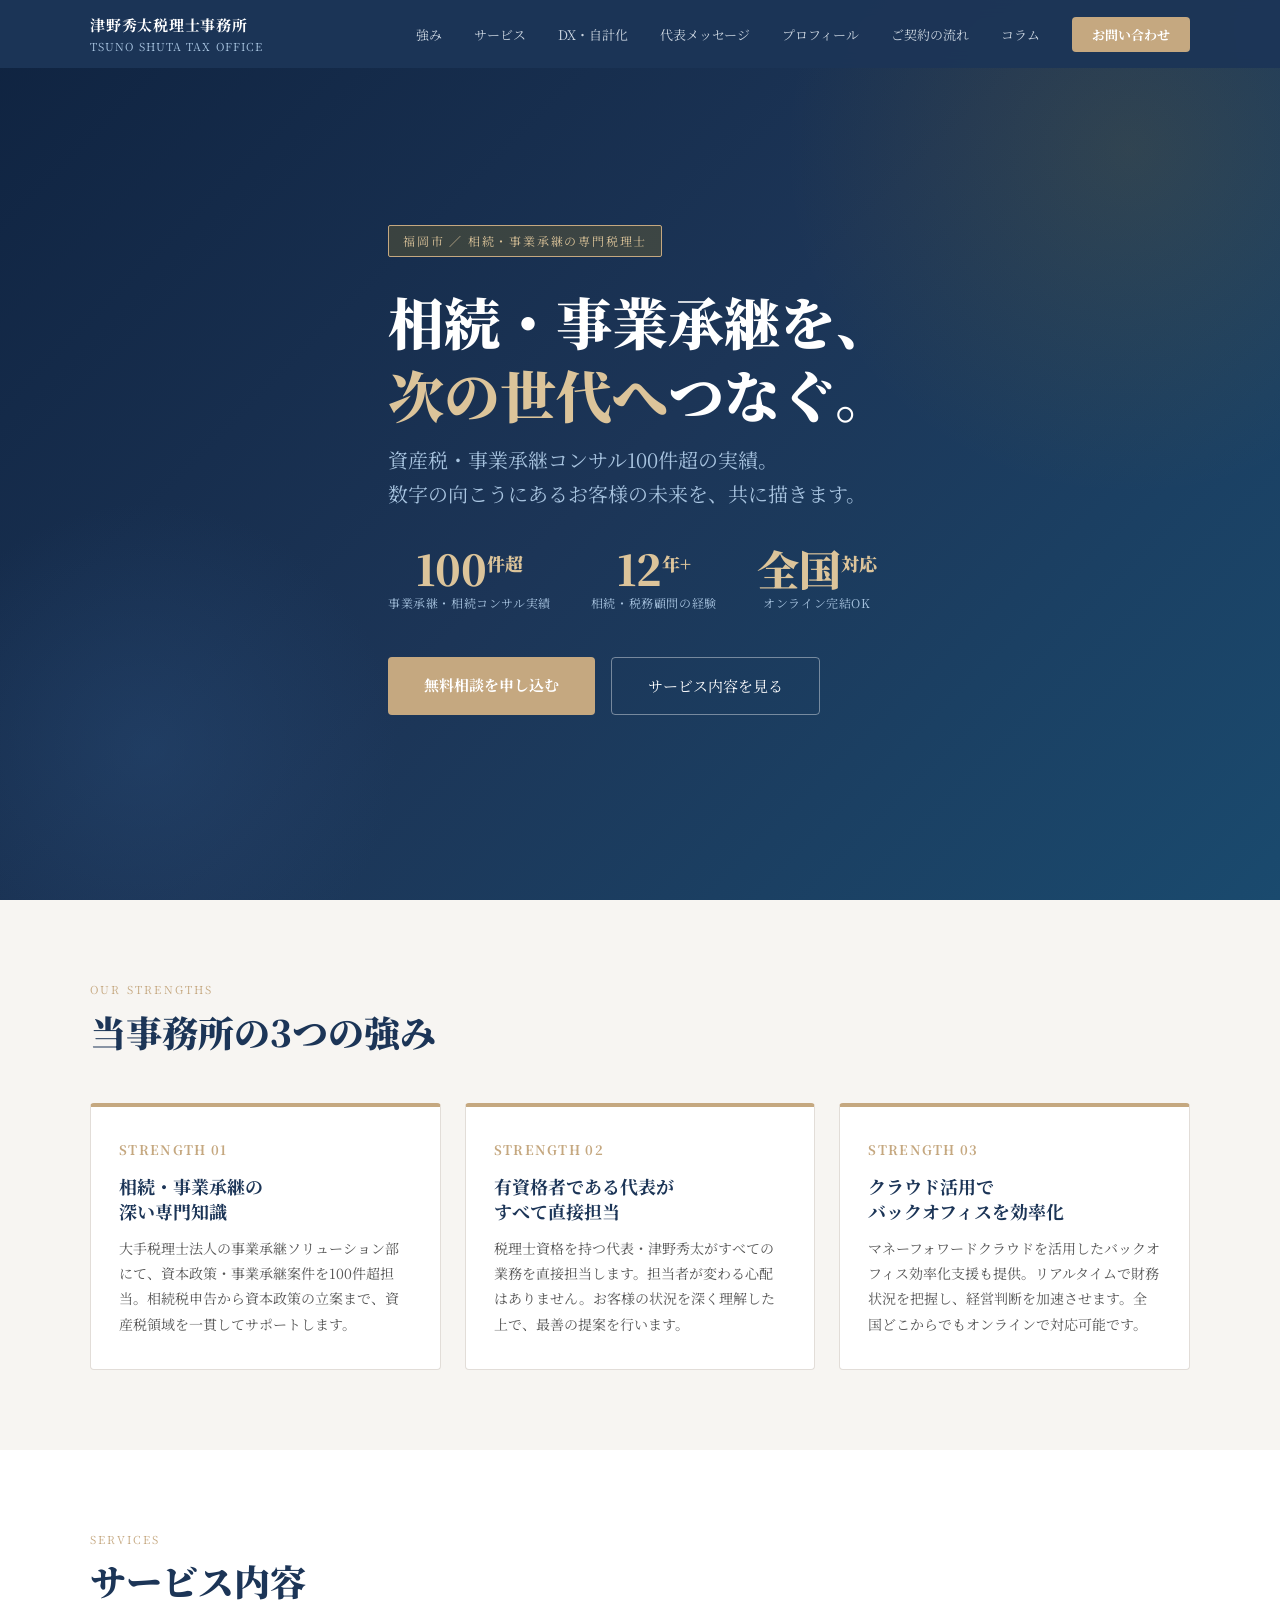
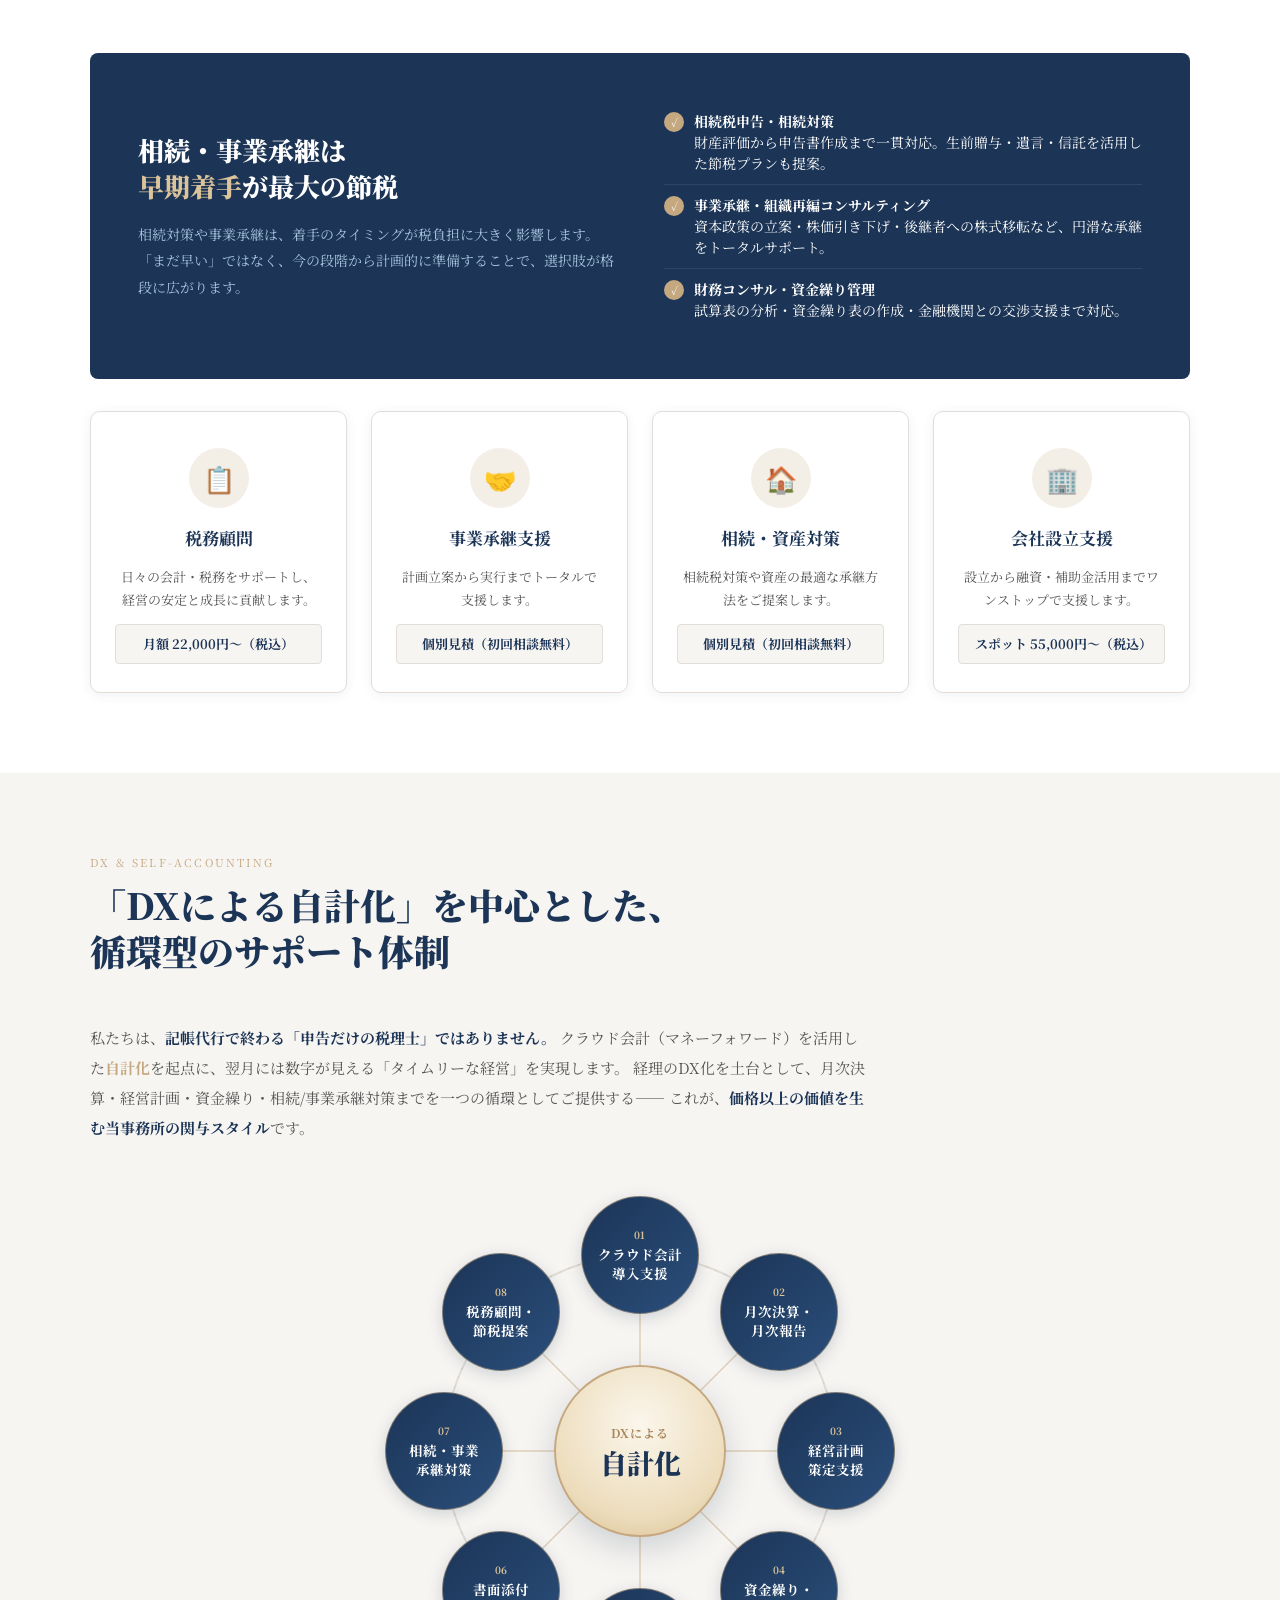
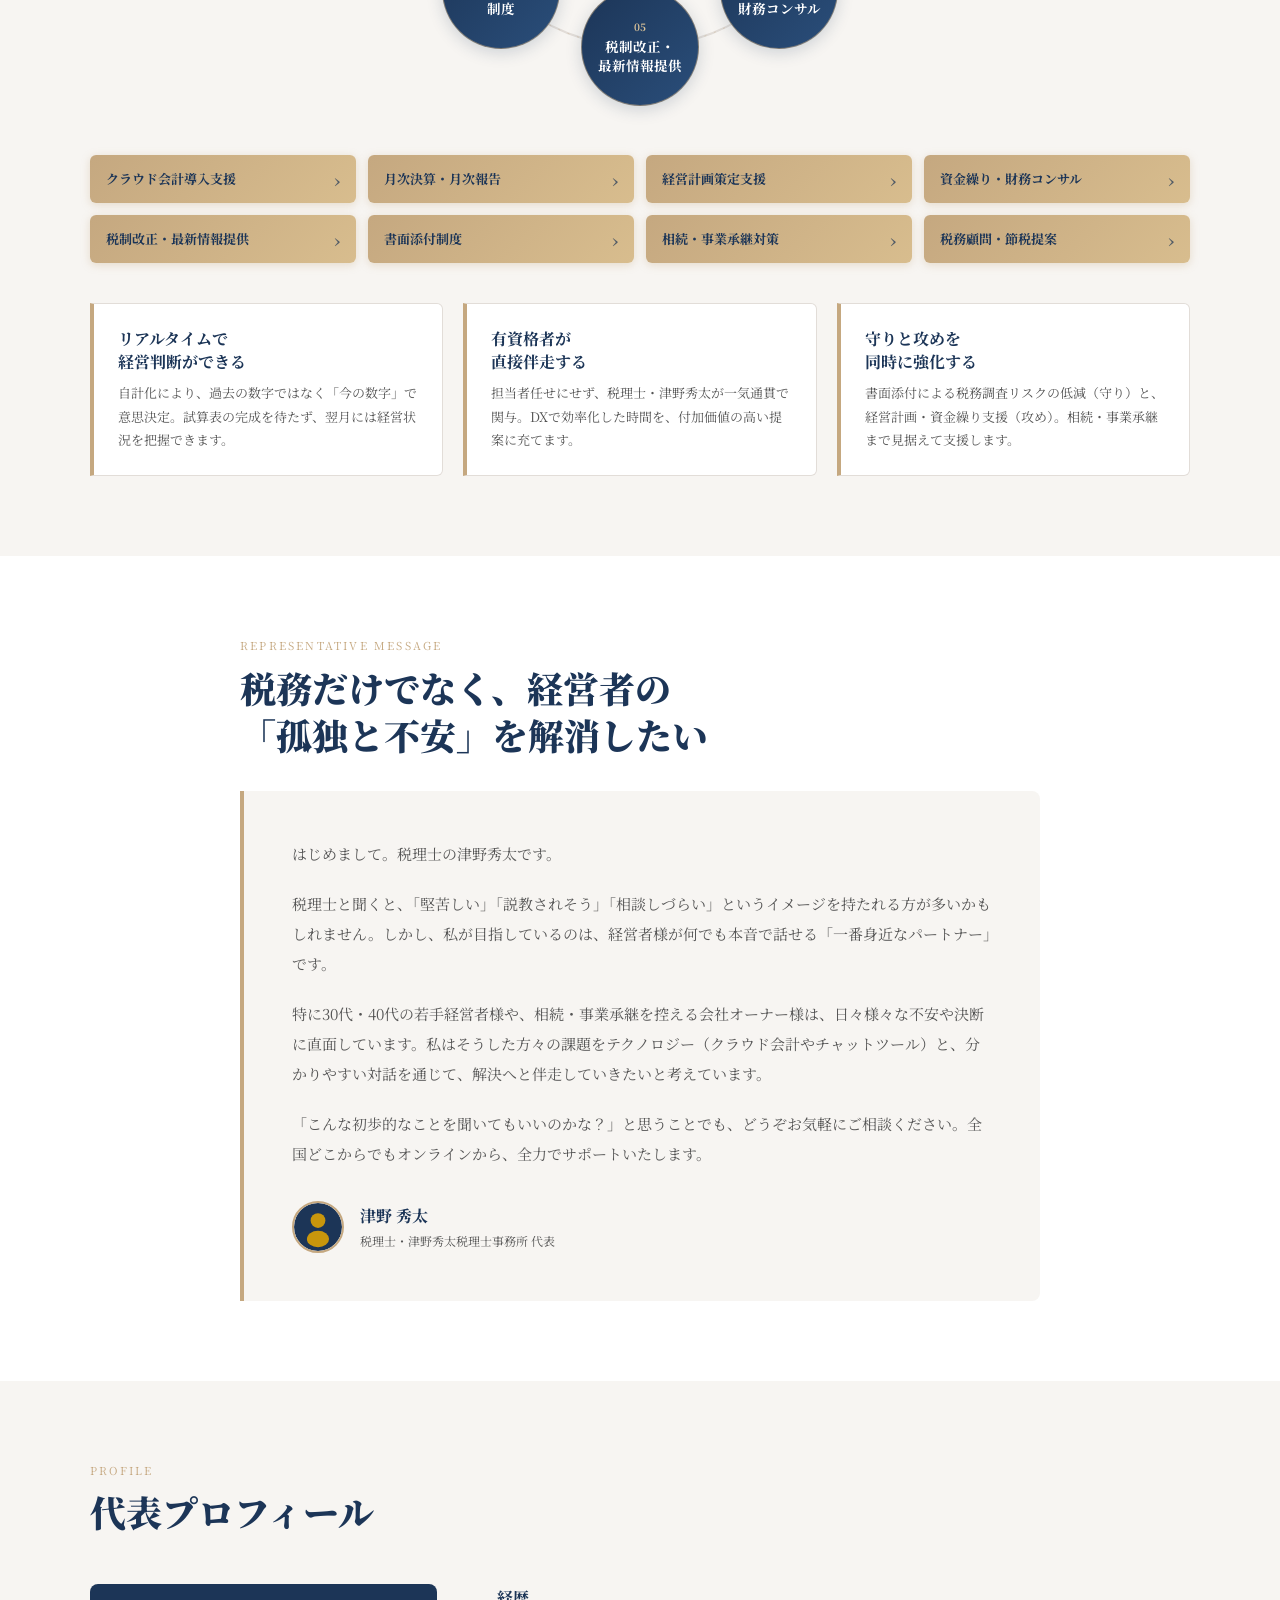
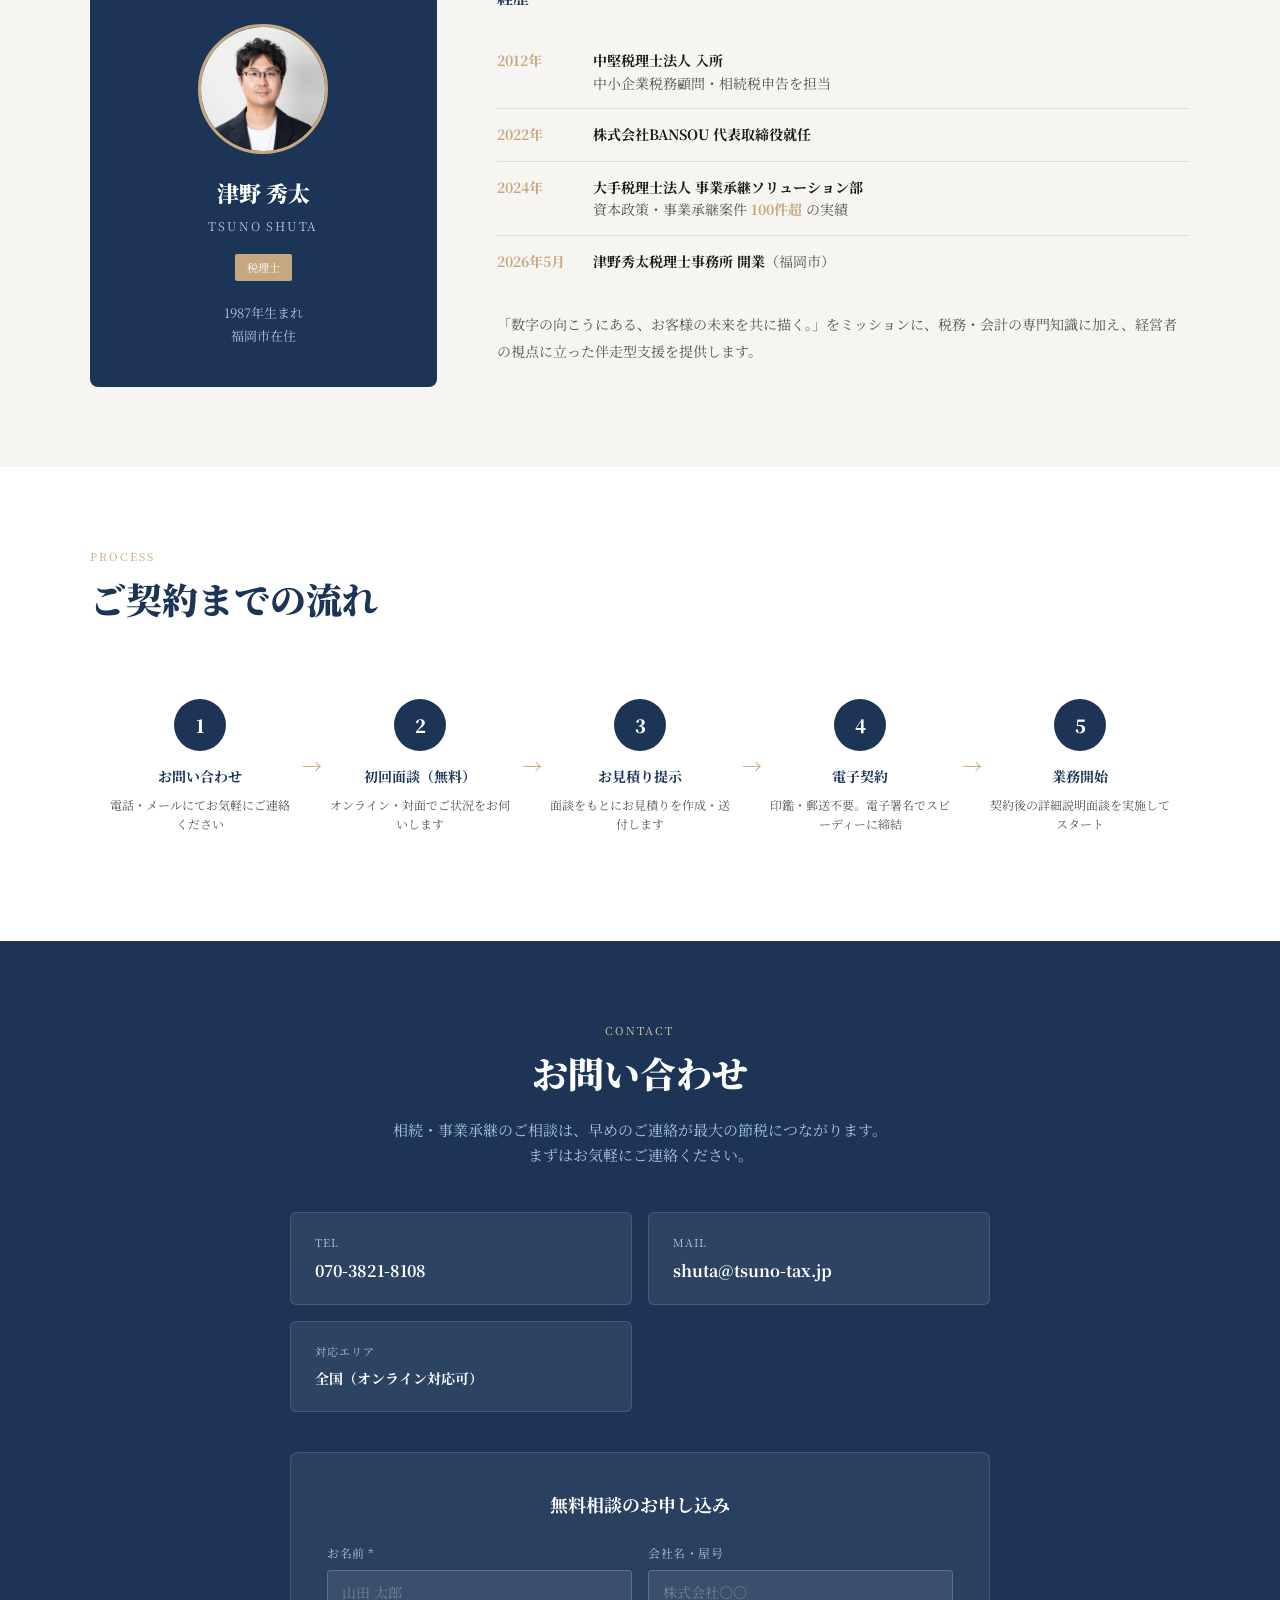
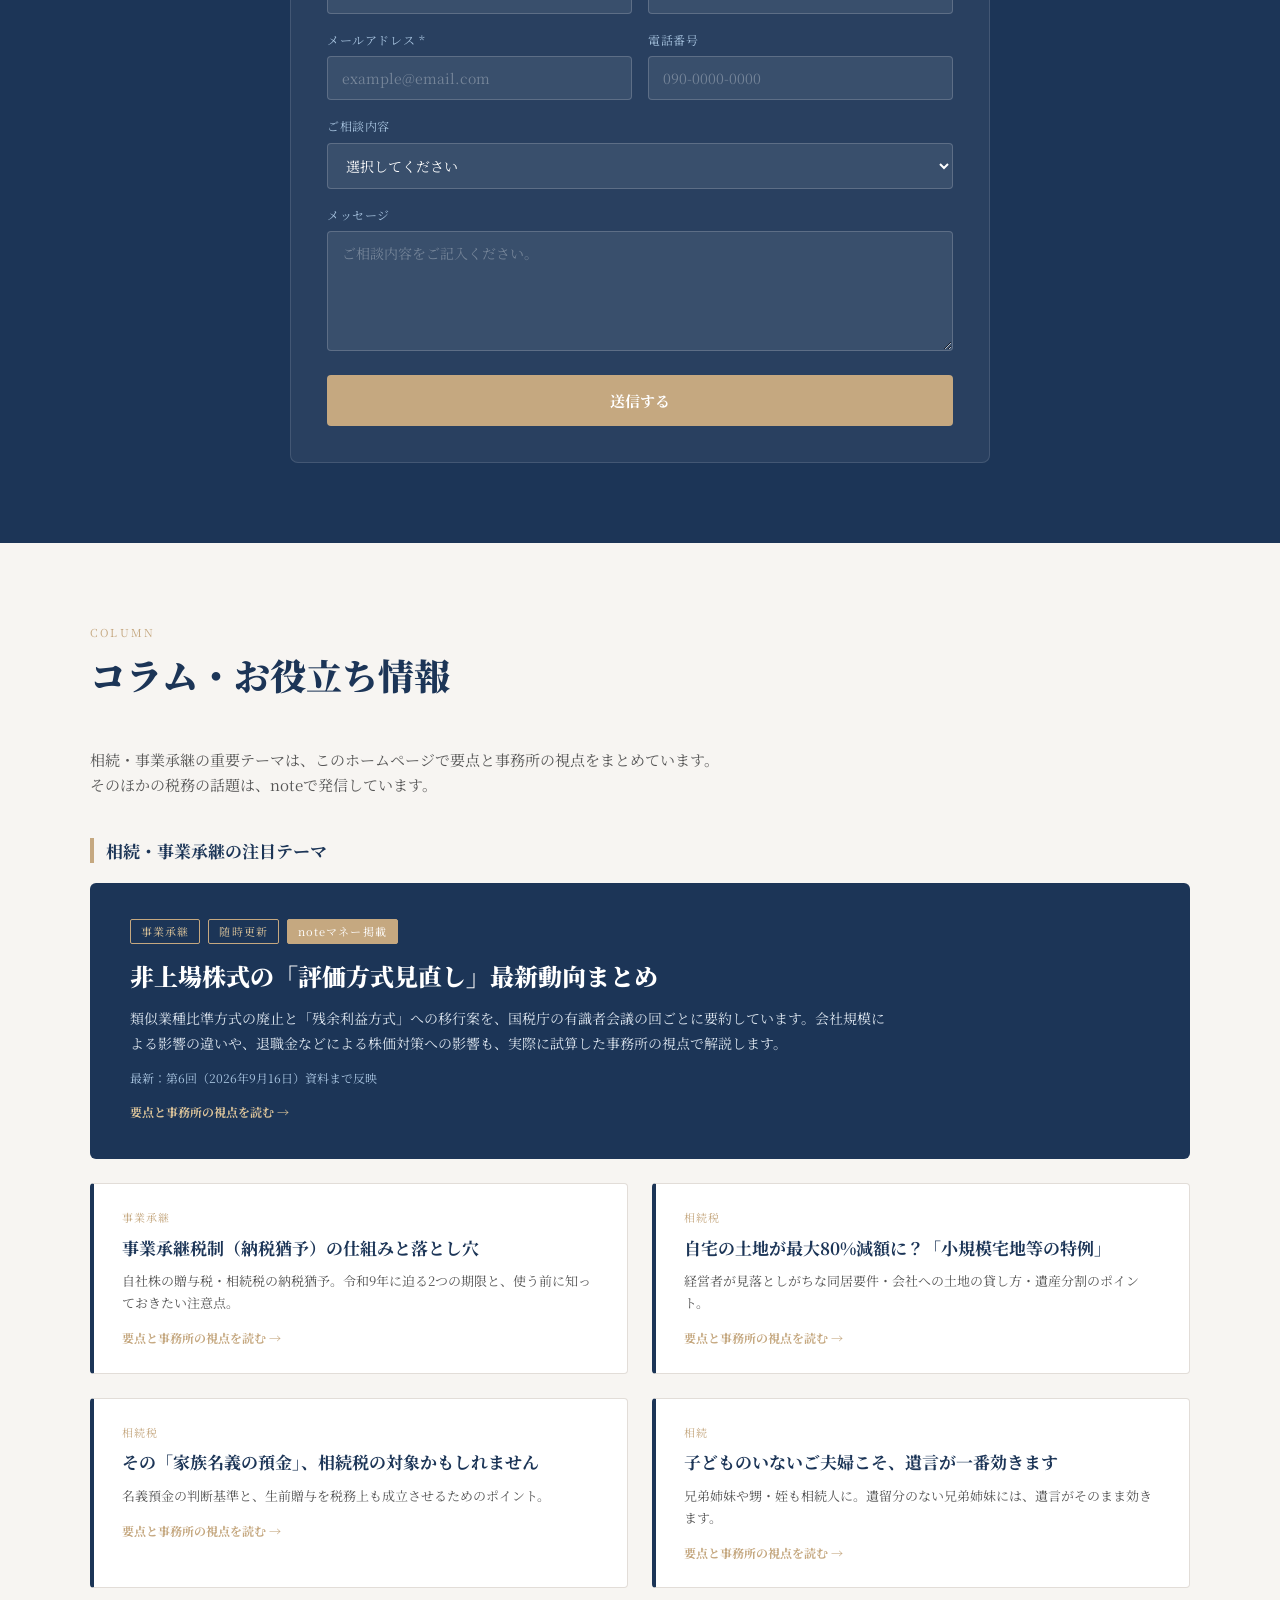
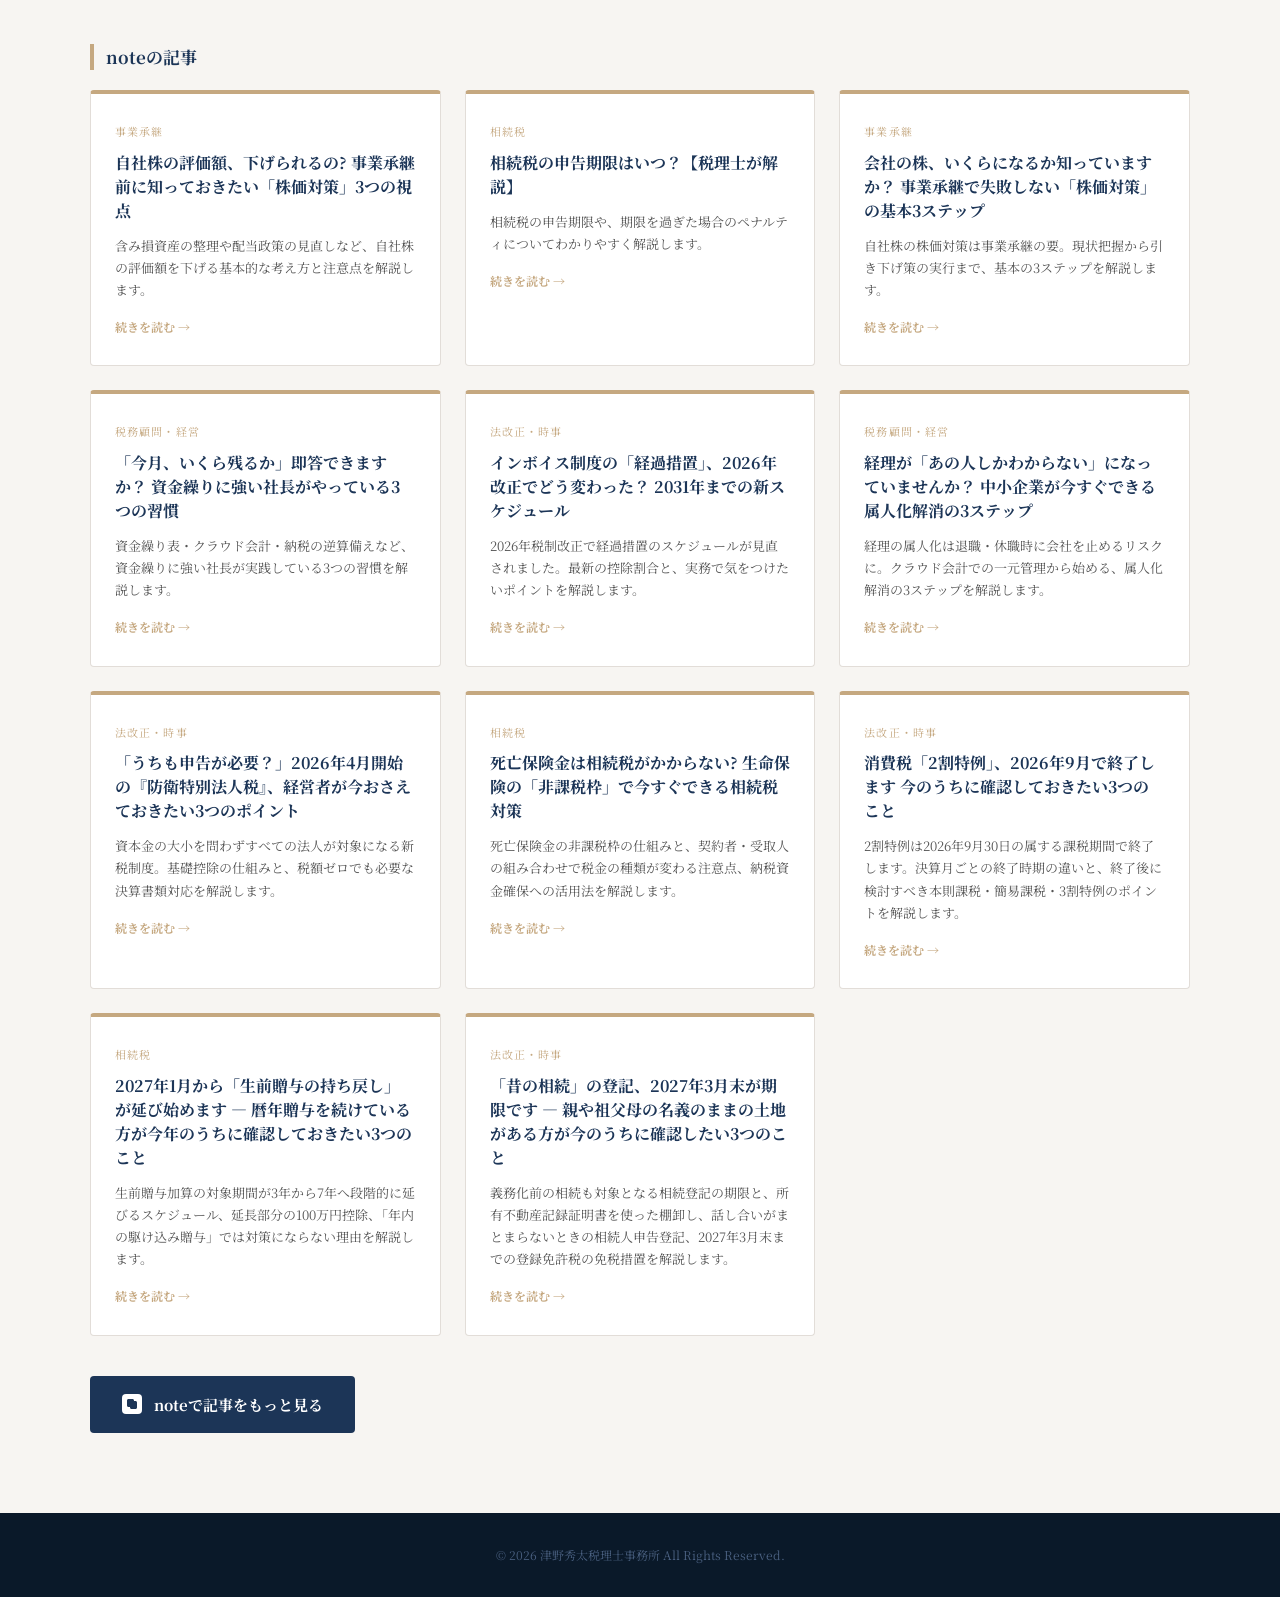
==== index.html @ a1e41813 "Add files via upload" ====
<!DOCTYPE html>
<html lang="ja">
<head>
  <meta charset="UTF-8">
  <meta name="viewport" content="width=device-width, initial-scale=1.0">

  <!-- ===== 基本SEO ===== -->
  <title>津野秀太税理士事務所 | 相続・事業承継の専門税理士 | 福岡市・全国オンライン対応</title>
  <meta name="description" content="福岡市の税理士・津野秀太が相続税申告・事業承継・組織再編コンサルを提供。事業承継100件超の実績。税務顧問月額22,000円〜。全国オンライン対応可。初回相談無料。">
  <meta name="keywords" content="税理士,福岡市,相続税,事業承継,組織再編,資産対策,税務顧問,クラウド会計,マネーフォワード,津野秀太">
  <meta name="author" content="津野秀太税理士事務所">
  <link rel="canonical" href="https://tsuno-tax.jp/">
  <link rel="icon" type="image/svg+xml" href="favicon.svg">
  <meta name="google-site-verification" content="euDcnJDVLwKi_Zilv6rJiSxhV4Xk2ffqsd_YcnEvlyw" />

  <!-- ===== OGP（SNSシェア用） ===== -->
  <meta property="og:type" content="website">
  <meta property="og:url" content="https://tsuno-tax.jp/">
  <meta property="og:title" content="津野秀太税理士事務所 | 相続・事業承継の専門税理士 | 福岡市">
  <meta property="og:description" content="相続税・事業承継・組織再編コンサル100件超の実績。福岡市の税理士・津野秀太。全国オンライン対応。初回相談無料。">
  <meta property="og:image" content="https://tsuno-tax.jp/og-image.svg">
  <meta property="og:locale" content="ja_JP">
  <meta name="twitter:card" content="summary_large_image">
  <meta name="twitter:title" content="津野秀太税理士事務所 | 相続・事業承継の専門税理士">
  <meta name="twitter:description" content="相続税・事業承継・組織再編コンサル100件超の実績。福岡市・全国オンライン対応。初回相談無料。">
  <meta name="twitter:image" content="https://tsuno-tax.jp/profile.jpg.png">

  <!-- ===== 構造化データ（JSON-LD） ===== -->
  <script type="application/ld+json">
  {
    "@context": "https://schema.org",
    "@type": "AccountingService",
    "name": "津野秀太税理士事務所",
    "description": "相続税・事業承継・組織再編コンサルを専門とする税理士事務所。100件超の実績。全国オンライン対応。",
    "url": "https://tsuno-tax.jp/",
    "telephone": "070-3821-8108",
    "email": "shuta@tsuno-tax.jp",
    "address": {
      "@type": "PostalAddress",
      "addressLocality": "福岡市",
      "addressRegion": "福岡県",
      "addressCountry": "JP"
    },
    "areaServed": "JP",
    "priceRange": "月額22,000円〜",
    "openingHours": "Mo-Fr 09:00-18:00",
    "founder": {
      "@type": "Person",
      "name": "津野 秀太",
      "jobTitle": "税理士",
      "image": "https://tsuno-tax.jp/profile.jpg.png"
    },
    "hasOfferCatalog": {
      "@type": "OfferCatalog",
      "name": "サービス一覧",
      "itemListElement": [
        { "@type": "Offer", "itemOffered": { "@type": "Service", "name": "税務顧問" } },
        { "@type": "Offer", "itemOffered": { "@type": "Service", "name": "事業承継・組織再編コンサルティング" } },
        { "@type": "Offer", "itemOffered": { "@type": "Service", "name": "相続税申告・相続対策" } },
        { "@type": "Offer", "itemOffered": { "@type": "Service", "name": "会社設立支援" } }
      ]
    }
  }
  </script>

  <link rel="preconnect" href="https://fonts.googleapis.com">
  <link rel="preconnect" href="https://fonts.gstatic.com" crossorigin>
  <link href="https://fonts.googleapis.com/css2?family=Noto+Serif+JP:wght@400;500;700;900&display=swap" rel="stylesheet">
  <style>
    *, *::before, *::after { box-sizing: border-box; margin: 0; padding: 0; }

    :root {
      --navy: #1C3557;
      --navy-light: #2A4E7A;
      --gold: #c5a880;
      --gold-light: #dcc49a;
      --gold-grad: linear-gradient(135deg, #c5a880 0%, #e8d5b0 50%, #c5a880 100%);
      --text: #1A1A1A;
      --text-sub: #555;
      --bg: #FFFFFF;
      --bg-light: #F7F5F2;
      --border: #E2DDD8;
    }

    html { scroll-behavior: smooth; }

    body {
      font-family: 'Noto Serif JP', 'メイリオ', serif;
      color: var(--text);
      background: var(--bg);
      line-height: 1.7;
    }

    /* ========== HEADER ========== */
    header {
      position: fixed;
      top: 0; left: 0; right: 0;
      background: rgba(28, 53, 87, 0.97);
      backdrop-filter: blur(8px);
      z-index: 100;
      padding: 0 40px;
    }

    .header-inner {
      max-width: 1100px;
      margin: 0 auto;
      display: flex;
      align-items: center;
      justify-content: space-between;
      height: 68px;
    }

    .logo {
      color: #fff;
      font-size: 15px;
      font-weight: 700;
      letter-spacing: 0.05em;
      text-decoration: none;
    }

    .logo span {
      display: block;
      font-size: 11px;
      font-weight: 400;
      color: #A8C4E0;
      letter-spacing: 0.1em;
    }

    nav a {
      color: #cbd5e0;
      text-decoration: none;
      font-size: 13px;
      margin-left: 28px;
      transition: color 0.2s;
    }

    nav a:hover { color: var(--gold-light); }

    .nav-cta {
      background: var(--gold);
      color: #fff !important;
      padding: 8px 20px;
      border-radius: 4px;
      font-weight: 700;
      font-size: 13px !important;
      transition: background 0.2s !important;
    }

    .nav-cta:hover { background: var(--gold-light) !important; }

    /* ========== HERO ========== */
    .hero {
      min-height: 100vh;
      background: linear-gradient(135deg, #0F2340 0%, #1C3557 50%, #1A4A6E 100%);
      display: flex;
      align-items: center;
      padding: 100px 40px 60px;
      position: relative;
      overflow: hidden;
    }

    .hero::before {
      content: '';
      position: absolute;
      top: -200px; right: -200px;
      width: 700px; height: 700px;
      border-radius: 50%;
      background: radial-gradient(circle, rgba(200,150,12,0.12) 0%, transparent 70%);
    }

    .hero::after {
      content: '';
      position: absolute;
      bottom: -100px; left: -100px;
      width: 500px; height: 500px;
      border-radius: 50%;
      background: radial-gradient(circle, rgba(42,78,122,0.4) 0%, transparent 70%);
    }

    .hero-inner {
      max-width: 1100px;
      margin: 0 auto;
      position: relative;
      z-index: 1;
    }

    .hero-tag {
      display: inline-block;
      background: rgba(200,150,12,0.2);
      border: 1px solid var(--gold);
      color: var(--gold-light);
      font-size: 12px;
      letter-spacing: 0.15em;
      padding: 5px 14px;
      border-radius: 2px;
      margin-bottom: 28px;
    }

    .hero h1 {
      font-size: clamp(32px, 5vw, 56px);
      font-weight: 900;
      color: #fff;
      line-height: 1.3;
      margin-bottom: 12px;
    }

    .hero h1 em {
      font-style: normal;
      color: var(--gold-light);
    }

    .hero-sub {
      font-size: clamp(16px, 2vw, 20px);
      color: #A8C4E0;
      margin-bottom: 36px;
      max-width: 560px;
    }

    .hero-stats {
      display: flex;
      gap: 40px;
      margin-bottom: 44px;
      flex-wrap: wrap;
    }

    .stat {
      text-align: center;
    }

    .stat-num {
      font-size: 42px;
      font-weight: 900;
      color: var(--gold-light);
      line-height: 1;
    }

    .stat-num sup { font-size: 18px; }

    .stat-label {
      font-size: 12px;
      color: #A8C4E0;
      margin-top: 4px;
      letter-spacing: 0.05em;
    }

    .hero-buttons {
      display: flex;
      gap: 16px;
      flex-wrap: wrap;
    }

    .btn-primary {
      background: var(--gold);
      color: #fff;
      text-decoration: none;
      font-weight: 700;
      font-size: 15px;
      padding: 15px 36px;
      border-radius: 4px;
      transition: background 0.2s, transform 0.1s;
      display: inline-block;
    }

    .btn-primary:hover { background: var(--gold-light); transform: translateY(-1px); }

    .btn-outline {
      border: 1px solid rgba(255,255,255,0.4);
      color: #fff;
      text-decoration: none;
      font-size: 15px;
      padding: 15px 36px;
      border-radius: 4px;
      transition: border-color 0.2s, background 0.2s;
      display: inline-block;
    }

    .btn-outline:hover { border-color: #fff; background: rgba(255,255,255,0.08); }

    /* ========== SECTIONS ========== */
    section { padding: 80px 40px; }

    .section-inner { max-width: 1100px; margin: 0 auto; }

    .section-label {
      font-size: 11px;
      letter-spacing: 0.2em;
      color: var(--gold);
      text-transform: uppercase;
      margin-bottom: 10px;
    }

    .section-title {
      font-size: clamp(24px, 3vw, 36px);
      font-weight: 900;
      color: var(--navy);
      margin-bottom: 48px;
      line-height: 1.3;
    }

    /* ========== STRENGTH ========== */
    .strength { background: var(--bg-light); }

    .strength-grid {
      display: grid;
      grid-template-columns: repeat(auto-fit, minmax(280px, 1fr));
      gap: 24px;
    }

    .strength-card {
      background: #fff;
      border: 1px solid var(--border);
      border-top: 4px solid var(--navy);
      border-radius: 4px;
      padding: 32px 28px;
    }

    .strength-card.gold-top { border-top-color: var(--gold); }

    .strength-num {
      font-size: 13px;
      font-weight: 700;
      color: var(--gold);
      letter-spacing: 0.1em;
      margin-bottom: 12px;
    }

    .strength-card h3 {
      font-size: 18px;
      font-weight: 700;
      color: var(--navy);
      margin-bottom: 12px;
      line-height: 1.4;
    }

    .strength-card p { font-size: 14px; color: var(--text-sub); line-height: 1.8; }

    /* ========== SERVICES ========== */
    .services { background: var(--bg); }

    .services-hero {
      background: var(--navy);
      border-radius: 8px;
      padding: 48px;
      margin-bottom: 32px;
      display: grid;
      grid-template-columns: 1fr 1fr;
      gap: 48px;
      align-items: center;
    }

    .services-hero-text h3 {
      font-size: 26px;
      font-weight: 900;
      color: #fff;
      margin-bottom: 16px;
      line-height: 1.4;
    }

    .services-hero-text h3 em {
      font-style: normal;
      color: var(--gold-light);
    }

    .services-hero-text p { font-size: 14px; color: #A8C4E0; line-height: 1.9; }

    .services-hero-list { list-style: none; }

    .services-hero-list li {
      display: flex;
      align-items: flex-start;
      gap: 10px;
      color: #fff;
      font-size: 14px;
      padding: 10px 0;
      border-bottom: 1px solid rgba(255,255,255,0.08);
      line-height: 1.5;
    }

    .services-hero-list li:last-child { border-bottom: none; }

    .check {
      flex-shrink: 0;
      width: 20px; height: 20px;
      background: var(--gold);
      border-radius: 50%;
      display: flex;
      align-items: center;
      justify-content: center;
      font-size: 11px;
      color: #fff;
      margin-top: 1px;
    }

    .services-grid {
      display: grid;
      grid-template-columns: repeat(auto-fit, minmax(220px, 1fr));
      gap: 24px;
    }

    .service-card {
      background: #fff;
      border: 1px solid var(--border);
      border-radius: 10px;
      padding: 36px 24px 28px;
      text-align: center;
      box-shadow: 0 2px 12px rgba(28,53,87,0.07);
      display: flex;
      flex-direction: column;
      align-items: center;
      gap: 12px;
    }

    .service-icon {
      width: 60px; height: 60px;
      border-radius: 50%;
      background: #F3EFE7;
      display: flex;
      align-items: center;
      justify-content: center;
      font-size: 26px;
      margin-bottom: 4px;
      flex-shrink: 0;
    }

    .service-card h3 {
      font-size: 17px;
      font-weight: 700;
      color: var(--navy);
    }

    .service-card p {
      font-size: 13px;
      color: var(--text-sub);
      line-height: 1.8;
      flex: 1;
    }

    .service-price {
      background: var(--bg-light);
      border: 1px solid var(--border);
      border-radius: 4px;
      padding: 8px 16px;
      font-size: 13px;
      font-weight: 700;
      color: var(--navy);
      width: 100%;
      text-align: center;
    }

    @media (max-width: 768px) {
      .services-grid { grid-template-columns: repeat(2, 1fr); }
    }

    /* ========== PROFILE ========== */
    .profile { background: var(--bg-light); }

    .profile-inner {
      display: grid;
      grid-template-columns: 1fr 2fr;
      gap: 60px;
      align-items: start;
    }

    .profile-card {
      background: var(--navy);
      border-radius: 8px;
      padding: 40px 32px;
      text-align: center;
      color: #fff;
    }

    .profile-avatar {
      width: 130px; height: 130px;
      border-radius: 50%;
      border: 3px solid var(--gold);
      margin: 0 auto 20px;
      overflow: hidden;
      flex-shrink: 0;
    }

    .profile-avatar svg { width: 100%; height: 100%; display: block; }

    .profile-name { font-size: 22px; font-weight: 900; margin-bottom: 4px; }
    .profile-kana { font-size: 12px; color: #A8C4E0; letter-spacing: 0.15em; margin-bottom: 16px; }
    .profile-badge {
      background: var(--gold);
      color: #fff;
      font-size: 11px;
      padding: 4px 12px;
      border-radius: 2px;
      display: inline-block;
    }

    .career-title {
      font-size: 16px;
      font-weight: 700;
      color: var(--navy);
      margin-bottom: 24px;
    }

    .career-list { list-style: none; }

    .career-list li {
      display: grid;
      grid-template-columns: 80px 1fr;
      gap: 16px;
      padding: 14px 0;
      border-bottom: 1px solid var(--border);
      font-size: 14px;
    }

    .career-list li:last-child { border-bottom: none; }

    .career-year { color: var(--gold); font-weight: 700; }
    .career-desc { color: var(--text-sub); line-height: 1.6; }
    .career-desc strong { color: var(--text); }

    /* ========== MESSAGE ========== */
    .message { background: var(--bg); }

    .message-inner {
      max-width: 800px;
      margin: 0 auto;
    }

    .message-card {
      background: var(--bg-light);
      border-left: 4px solid var(--gold);
      border-radius: 0 8px 8px 0;
      padding: 48px;
    }

    .message-card p {
      font-size: 15px;
      color: var(--text-sub);
      line-height: 2;
      margin-bottom: 20px;
    }

    .message-card p:last-child { margin-bottom: 0; }

    .message-sig {
      margin-top: 32px;
      display: flex;
      align-items: center;
      gap: 16px;
    }

    .message-sig-avatar {
      width: 52px; height: 52px;
      border-radius: 50%;
      border: 2px solid var(--gold);
      overflow: hidden;
      flex-shrink: 0;
    }

    .message-sig-avatar svg { width: 100%; height: 100%; display: block; }

    .message-sig-name {
      font-size: 16px;
      font-weight: 700;
      color: var(--navy);
    }

    .message-sig-title {
      font-size: 12px;
      color: var(--text-sub);
      margin-top: 2px;
    }

    @media (max-width: 768px) {
      .message-card { padding: 28px 24px; }
    }

    /* ========== FLOW ========== */
    .flow { background: #fff; }

    .flow-steps {
      display: flex;
      gap: 0;
      flex-wrap: wrap;
    }

    .flow-step {
      flex: 1;
      min-width: 150px;
      text-align: center;
      padding: 28px 16px;
      position: relative;
    }

    .flow-step:not(:last-child)::after {
      content: '→';
      position: absolute;
      right: -12px;
      top: 50%;
      transform: translateY(-50%);
      font-size: 20px;
      color: var(--gold);
      font-weight: 700;
    }

    .flow-circle {
      width: 52px; height: 52px;
      border-radius: 50%;
      background: var(--navy);
      color: #fff;
      font-size: 18px;
      font-weight: 900;
      display: flex;
      align-items: center;
      justify-content: center;
      margin: 0 auto 14px;
    }

    .flow-step h4 { font-size: 14px; font-weight: 700; color: var(--navy); margin-bottom: 6px; }
    .flow-step p { font-size: 12px; color: var(--text-sub); line-height: 1.6; }

    /* ========== CONTACT ========== */
    .contact { background: var(--navy); }

    .contact-inner {
      max-width: 700px;
      margin: 0 auto;
      text-align: center;
    }

    .contact .section-label { color: var(--gold-light); }
    .contact .section-title { color: #fff; margin-bottom: 20px; }

    .contact-sub { color: #A8C4E0; font-size: 15px; margin-bottom: 44px; }

    .contact-grid {
      display: grid;
      grid-template-columns: 1fr 1fr;
      gap: 16px;
      margin-bottom: 32px;
      text-align: left;
    }

    .contact-item {
      background: rgba(255,255,255,0.07);
      border: 1px solid rgba(255,255,255,0.12);
      border-radius: 6px;
      padding: 20px 24px;
    }

    .contact-item-label { font-size: 11px; color: #A8C4E0; letter-spacing: 0.1em; margin-bottom: 6px; }
    .contact-item-value { font-size: 16px; color: #fff; font-weight: 700; }

    .contact-note { font-size: 12px; color: #718096; }

    .contact-form {
      background: rgba(255,255,255,0.06);
      border: 1px solid rgba(255,255,255,0.12);
      border-radius: 8px;
      padding: 36px;
      margin-top: 40px;
      text-align: left;
    }

    .contact-form h3 {
      font-size: 18px;
      font-weight: 700;
      color: #fff;
      margin-bottom: 24px;
      text-align: center;
    }

    .form-row {
      display: grid;
      grid-template-columns: 1fr 1fr;
      gap: 16px;
      margin-bottom: 16px;
    }

    .form-group { display: flex; flex-direction: column; gap: 6px; }
    .form-group.full { grid-column: 1 / -1; }

    .form-group label {
      font-size: 12px;
      color: #A8C4E0;
      letter-spacing: 0.05em;
    }

    .form-group input,
    .form-group textarea,
    .form-group select {
      background: rgba(255,255,255,0.08);
      border: 1px solid rgba(255,255,255,0.18);
      border-radius: 4px;
      padding: 11px 14px;
      font-size: 14px;
      font-family: inherit;
      color: #fff;
      outline: none;
      transition: border-color 0.2s;
    }

    .form-group input::placeholder,
    .form-group textarea::placeholder { color: rgba(255,255,255,0.3); }

    .form-group input:focus,
    .form-group textarea:focus,
    .form-group select:focus { border-color: var(--gold); }

    .form-group textarea { resize: vertical; min-height: 120px; }

    .form-group select option { background: var(--navy); color: #fff; }

    .form-submit {
      width: 100%;
      background: var(--gold);
      color: #fff;
      border: none;
      border-radius: 4px;
      padding: 15px;
      font-size: 15px;
      font-weight: 700;
      font-family: inherit;
      cursor: pointer;
      margin-top: 8px;
      transition: background 0.2s;
    }

    .form-submit:hover { background: var(--gold-light); }

    @media (max-width: 768px) {
      .form-row { grid-template-columns: 1fr; }
      .contact-form { padding: 24px 20px; }
    }

    /* ========== FOOTER ========== */
    footer {
      background: #0A1929;
      padding: 32px 40px;
      text-align: center;
      font-size: 12px;
      color: #4A6080;
    }

    /* ========== DX / SELF-ACCOUNTING ========== */
    .dx { background: var(--bg-light); }

    .dx-lead {
      max-width: 780px;
      font-size: 15px;
      color: var(--text-sub);
      line-height: 2;
      margin-bottom: 8px;
    }
    .dx-lead strong { color: var(--navy); font-weight: 700; }
    .dx-lead .accent { color: var(--gold); font-weight: 700; }

    .dx-wheel-wrap {
      display: flex;
      justify-content: center;
      margin: 48px 0 44px;
    }

    .dx-wheel {
      position: relative;
      width: 520px;
      height: 520px;
      flex-shrink: 0;
    }

    .dx-wheel-svg {
      position: absolute;
      inset: 0;
      width: 100%;
      height: 100%;
      z-index: 0;
    }

    .dx-center, .dx-node {
      position: absolute;
      left: 50%;
      top: 50%;
      border-radius: 50%;
      display: flex;
      flex-direction: column;
      align-items: center;
      justify-content: center;
      text-align: center;
      z-index: 1;
    }

    .dx-center {
      width: 172px;
      height: 172px;
      background: radial-gradient(circle at 50% 34%, #fbf6ec 0%, #ecdcbb 68%, #d8bd8e 100%);
      border: 2px solid var(--gold);
      box-shadow: 0 10px 32px rgba(28,53,87,0.20);
      transform: translate(-50%, -50%);
    }
    .dx-center small {
      font-size: 12px;
      color: #a8855a;
      letter-spacing: 0.08em;
      font-weight: 700;
    }
    .dx-center b {
      font-size: 27px;
      color: var(--navy);
      font-weight: 900;
      line-height: 1.25;
      margin-top: 3px;
    }

    .dx-node {
      width: 118px;
      height: 118px;
      background: linear-gradient(135deg, var(--navy) 0%, var(--navy-light) 100%);
      border: 1.5px solid rgba(197,168,128,0.55);
      box-shadow: 0 4px 16px rgba(28,53,87,0.18);
      color: #fff;
      font-size: 13.5px;
      font-weight: 700;
      line-height: 1.4;
      padding: 8px;
      transition: filter 0.2s, box-shadow 0.2s;
    }
    .dx-node:hover { filter: brightness(1.15); box-shadow: 0 8px 26px rgba(28,53,87,0.32); }
    .dx-node span {
      font-size: 10px;
      color: var(--gold-light);
      font-weight: 700;
      display: block;
      margin-bottom: 3px;
      letter-spacing: 0.04em;
    }

    .dx-mobile-center { display: none; }

    .dx-pills {
      display: grid;
      grid-template-columns: repeat(4, 1fr);
      gap: 12px;
      margin-bottom: 40px;
    }
    .dx-pill {
      background: linear-gradient(135deg, #c5a880 0%, #d8bd8e 100%);
      color: var(--navy);
      border-radius: 6px;
      padding: 13px 16px;
      font-size: 13px;
      font-weight: 700;
      display: flex;
      align-items: center;
      justify-content: space-between;
      gap: 6px;
      box-shadow: 0 2px 8px rgba(197,168,128,0.35);
    }
    .dx-pill::after { content: '›'; font-size: 17px; line-height: 1; opacity: 0.7; }

    .dx-points {
      display: grid;
      grid-template-columns: repeat(3, 1fr);
      gap: 20px;
    }
    .dx-point {
      background: #fff;
      border: 1px solid var(--border);
      border-left: 4px solid var(--gold);
      border-radius: 0 6px 6px 0;
      padding: 24px 24px;
    }
    .dx-point h4 {
      font-size: 16px;
      font-weight: 700;
      color: var(--navy);
      margin-bottom: 8px;
      line-height: 1.4;
    }
    .dx-point p { font-size: 13px; color: var(--text-sub); line-height: 1.8; }

    @media (max-width: 600px) {
      .dx-wheel { display: none; }
      .dx-mobile-center {
        display: flex;
        flex-direction: column;
        align-items: center;
        justify-content: center;
        text-align: center;
        width: 168px; height: 168px;
        border-radius: 50%;
        margin: 32px auto 36px;
        background: radial-gradient(circle at 50% 34%, #fbf6ec 0%, #ecdcbb 68%, #d8bd8e 100%);
        border: 2px solid var(--gold);
        box-shadow: 0 10px 32px rgba(28,53,87,0.20);
      }
      .dx-mobile-center small { font-size: 12px; color: #a8855a; font-weight: 700; }
      .dx-mobile-center b { font-size: 26px; color: var(--navy); font-weight: 900; line-height: 1.25; margin-top: 3px; }
      .dx-pills { grid-template-columns: repeat(2, 1fr); }
      .dx-points { grid-template-columns: 1fr; }
    }

    /* ========== COLUMN（注目テーマ） ========== */
    .col-subhead {
      font-size: 17px;
      font-weight: 700;
      color: var(--navy);
      padding-left: 12px;
      border-left: 4px solid var(--gold);
      margin: 0 0 20px;
      line-height: 1.5;
    }
    .col-feature {
      display: block;
      background: var(--navy);
      border-radius: 6px;
      padding: 36px 40px;
      text-decoration: none;
      margin-bottom: 24px;
      transition: box-shadow 0.2s, transform 0.2s;
    }
    .col-feature:hover { box-shadow: 0 8px 24px rgba(28,53,87,0.25); transform: translateY(-2px); }
    .col-feature-tags { display: flex; flex-wrap: wrap; gap: 8px; margin-bottom: 14px; }
    .col-tag {
      font-size: 11px;
      letter-spacing: 0.1em;
      border: 1px solid var(--gold);
      color: var(--gold-light);
      padding: 2px 10px;
      border-radius: 2px;
    }
    .col-tag-solid { background: var(--gold); color: #fff; }
    .col-feature-title { font-size: clamp(19px, 2.4vw, 24px); font-weight: 900; color: #fff; line-height: 1.5; margin-bottom: 12px; }
    .col-feature-desc { font-size: 14px; color: #dbe4ee; line-height: 1.8; max-width: 760px; }
    .col-feature-meta { font-size: 12px; color: #A8C4E0; margin-top: 12px; }
    .col-feature .col-more { color: var(--gold-light); }
    .col-pick-grid {
      display: grid;
      grid-template-columns: repeat(2, 1fr);
      gap: 24px;
      margin-bottom: 56px;
    }
    .col-pick {
      display: block;
      background: #fff;
      border: 1px solid var(--border);
      border-left: 4px solid var(--navy);
      border-radius: 4px;
      padding: 24px 28px;
      text-decoration: none;
      transition: box-shadow 0.2s;
    }
    .col-pick:hover { box-shadow: 0 6px 18px rgba(0,0,0,0.08); }
    .col-pick-cat { font-size: 11px; color: var(--gold); letter-spacing: 0.1em; margin-bottom: 8px; }
    .col-pick-title { font-size: 17px; font-weight: 700; color: var(--navy); line-height: 1.5; margin-bottom: 10px; }
    .col-pick-desc { font-size: 13px; color: var(--text-sub); line-height: 1.7; }
    .col-more { font-size: 12px; color: var(--gold); margin-top: 14px; font-weight: 700; }

    @media (max-width: 768px) {
      .col-feature { padding: 24px 20px; }
      .col-pick-grid { grid-template-columns: 1fr; gap: 16px; }
      .col-pick { padding: 20px; }
    }

    /* ========== RESPONSIVE ========== */
    @media (max-width: 768px) {
      header { padding: 0 20px; }
      nav { display: none; }
      section { padding: 60px 20px; }
      .hero { padding: 90px 20px 50px; }
      .hero-stats { gap: 24px; }
      .stat-num { font-size: 32px; }
      .services-hero { grid-template-columns: 1fr; padding: 32px 24px; gap: 32px; }
      .profile-inner { grid-template-columns: 1fr; }
      .contact-grid { grid-template-columns: 1fr; }
      .flow-step:not(:last-child)::after { display: none; }
    }
  </style>
</head>
<body>

<!-- HEADER -->
<header>
  <div class="header-inner">
    <a href="#" class="logo">
      津野秀太税理士事務所
      <span>TSUNO SHUTA TAX OFFICE</span>
    </a>
    <nav>
      <a href="#strength">強み</a>
      <a href="#services">サービス</a>
      <a href="#dx">DX・自計化</a>
      <a href="#message">代表メッセージ</a>
      <a href="#profile">プロフィール</a>
      <a href="#flow">ご契約の流れ</a>
      <a href="#column">コラム</a>
      <a href="#contact" class="nav-cta">お問い合わせ</a>
    </nav>
  </div>
</header>

<!-- HERO -->
<section class="hero">
  <div class="hero-inner">
    <p class="hero-tag">福岡市 ／ 相続・事業承継の専門税理士</p>
    <h1>
      相続・事業承継を、<br>
      <em>次の世代へ</em>つなぐ。
    </h1>
    <p class="hero-sub">
      資産税・事業承継コンサル100件超の実績。<br>
      数字の向こうにあるお客様の未来を、共に描きます。
    </p>
    <div class="hero-stats">
      <div class="stat">
        <div class="stat-num">100<sup>件超</sup></div>
        <div class="stat-label">事業承継・相続コンサル実績</div>
      </div>
      <div class="stat">
        <div class="stat-num">12<sup>年+</sup></div>
        <div class="stat-label">相続・税務顧問の経験</div>
      </div>
      <div class="stat">
        <div class="stat-num">全国<sup>対応</sup></div>
        <div class="stat-label">オンライン完結OK</div>
      </div>
    </div>
    <div class="hero-buttons">
      <a href="#contact" class="btn-primary">無料相談を申し込む</a>
      <a href="#services" class="btn-outline">サービス内容を見る</a>
    </div>
  </div>
</section>

<!-- STRENGTH -->
<section class="strength" id="strength">
  <div class="section-inner">
    <p class="section-label">Our Strengths</p>
    <h2 class="section-title">当事務所の3つの強み</h2>
    <div class="strength-grid">
      <div class="strength-card gold-top">
        <div class="strength-num">STRENGTH 01</div>
        <h3>相続・事業承継の<br>深い専門知識</h3>
        <p>大手税理士法人の事業承継ソリューション部にて、資本政策・事業承継案件を100件超担当。相続税申告から資本政策の立案まで、資産税領域を一貫してサポートします。</p>
      </div>
      <div class="strength-card gold-top">
        <div class="strength-num">STRENGTH 02</div>
        <h3>有資格者である代表が<br>すべて直接担当</h3>
        <p>税理士資格を持つ代表・津野秀太がすべての業務を直接担当します。担当者が変わる心配はありません。お客様の状況を深く理解した上で、最善の提案を行います。</p>
      </div>
      <div class="strength-card gold-top">
        <div class="strength-num">STRENGTH 03</div>
        <h3>クラウド活用で<br>バックオフィスを効率化</h3>
        <p>マネーフォワードクラウドを活用したバックオフィス効率化支援も提供。リアルタイムで財務状況を把握し、経営判断を加速させます。全国どこからでもオンラインで対応可能です。</p>
      </div>
    </div>
  </div>
</section>

<!-- SERVICES -->
<section class="services" id="services">
  <div class="section-inner">
    <p class="section-label">Services</p>
    <h2 class="section-title">サービス内容</h2>

    <div class="services-hero">
      <div class="services-hero-text">
        <h3>相続・事業承継は<br><em>早期着手</em>が最大の節税</h3>
        <p>相続対策や事業承継は、着手のタイミングが税負担に大きく影響します。「まだ早い」ではなく、今の段階から計画的に準備することで、選択肢が格段に広がります。</p>
      </div>
      <ul class="services-hero-list">
        <li>
          <span class="check">✓</span>
          <span><strong style="color:#fff;">相続税申告・相続対策</strong><br>財産評価から申告書作成まで一貫対応。生前贈与・遺言・信託を活用した節税プランも提案。</span>
        </li>
        <li>
          <span class="check">✓</span>
          <span><strong style="color:#fff;">事業承継・組織再編コンサルティング</strong><br>資本政策の立案・株価引き下げ・後継者への株式移転など、円滑な承継をトータルサポート。</span>
        </li>
        <li>
          <span class="check">✓</span>
          <span><strong style="color:#fff;">財務コンサル・資金繰り管理</strong><br>試算表の分析・資金繰り表の作成・金融機関との交渉支援まで対応。</span>
        </li>
      </ul>
    </div>

    <div class="services-grid">
      <div class="service-card">
        <div class="service-icon">📋</div>
        <h3>税務顧問</h3>
        <p>日々の会計・税務をサポートし、経営の安定と成長に貢献します。</p>
        <div class="service-price">月額 22,000円〜（税込）</div>
      </div>
      <div class="service-card">
        <div class="service-icon">🤝</div>
        <h3>事業承継支援</h3>
        <p>計画立案から実行までトータルで支援します。</p>
        <div class="service-price">個別見積（初回相談無料）</div>
      </div>
      <div class="service-card">
        <div class="service-icon">🏠</div>
        <h3>相続・資産対策</h3>
        <p>相続税対策や資産の最適な承継方法をご提案します。</p>
        <div class="service-price">個別見積（初回相談無料）</div>
      </div>
      <div class="service-card">
        <div class="service-icon">🏢</div>
        <h3>会社設立支援</h3>
        <p>設立から融資・補助金活用までワンストップで支援します。</p>
        <div class="service-price">スポット 55,000円〜（税込）</div>
      </div>
    </div>
  </div>
</section>

<!-- DX / SELF-ACCOUNTING -->
<section class="dx" id="dx">
  <div class="section-inner">
    <p class="section-label">DX &amp; Self-Accounting</p>
    <h2 class="section-title">「DXによる自計化」を中心とした、<br>循環型のサポート体制</h2>
    <p class="dx-lead">
      私たちは、<strong>記帳代行で終わる「申告だけの税理士」ではありません。</strong>
      クラウド会計（マネーフォワード）を活用した<span class="accent">自計化</span>を起点に、翌月には数字が見える「タイムリーな経営」を実現します。
      経理のDX化を土台として、月次決算・経営計画・資金繰り・相続/事業承継対策までを一つの循環としてご提供する——
      これが、<strong>価格以上の価値を生む当事務所の関与スタイル</strong>です。
    </p>

    <div class="dx-wheel-wrap">
      <div class="dx-wheel" role="img" aria-label="DXによる自計化を中心に、8つのサービスが循環する図">
        <svg class="dx-wheel-svg" viewBox="0 0 520 520" xmlns="http://www.w3.org/2000/svg" aria-hidden="true">
          <circle cx="260" cy="260" r="196" fill="none" stroke="#E2DDD8" stroke-width="2"/>
          <circle cx="260" cy="260" r="196" fill="none" stroke="#c5a880" stroke-width="1" stroke-opacity="0.35" stroke-dasharray="2 8"/>
          <g stroke="#c5a880" stroke-width="1.5" stroke-opacity="0.5">
            <line x1="260" y1="260" x2="260" y2="64"/>
            <line x1="260" y1="260" x2="399" y2="121"/>
            <line x1="260" y1="260" x2="456" y2="260"/>
            <line x1="260" y1="260" x2="399" y2="399"/>
            <line x1="260" y1="260" x2="260" y2="456"/>
            <line x1="260" y1="260" x2="121" y2="399"/>
            <line x1="260" y1="260" x2="64" y2="260"/>
            <line x1="260" y1="260" x2="121" y2="121"/>
          </g>
        </svg>

        <div class="dx-center">
          <small>DXによる</small>
          <b>自計化</b>
        </div>

        <div class="dx-node" style="transform: translate(-50%,-50%) translate(0,-196px);"><span>01</span>クラウド会計<br>導入支援</div>
        <div class="dx-node" style="transform: translate(-50%,-50%) translate(139px,-139px);"><span>02</span>月次決算・<br>月次報告</div>
        <div class="dx-node" style="transform: translate(-50%,-50%) translate(196px,0);"><span>03</span>経営計画<br>策定支援</div>
        <div class="dx-node" style="transform: translate(-50%,-50%) translate(139px,139px);"><span>04</span>資金繰り・<br>財務コンサル</div>
        <div class="dx-node" style="transform: translate(-50%,-50%) translate(0,196px);"><span>05</span>税制改正・<br>最新情報提供</div>
        <div class="dx-node" style="transform: translate(-50%,-50%) translate(-139px,139px);"><span>06</span>書面添付<br>制度</div>
        <div class="dx-node" style="transform: translate(-50%,-50%) translate(-196px,0);"><span>07</span>相続・事業<br>承継対策</div>
        <div class="dx-node" style="transform: translate(-50%,-50%) translate(-139px,-139px);"><span>08</span>税務顧問・<br>節税提案</div>
      </div>
    </div>

    <!-- モバイル用センター表示 -->
    <div class="dx-mobile-center">
      <small>DXによる</small>
      <b>自計化</b>
    </div>

    <div class="dx-pills">
      <div class="dx-pill">クラウド会計導入支援</div>
      <div class="dx-pill">月次決算・月次報告</div>
      <div class="dx-pill">経営計画策定支援</div>
      <div class="dx-pill">資金繰り・財務コンサル</div>
      <div class="dx-pill">税制改正・最新情報提供</div>
      <div class="dx-pill">書面添付制度</div>
      <div class="dx-pill">相続・事業承継対策</div>
      <div class="dx-pill">税務顧問・節税提案</div>
    </div>

    <div class="dx-points">
      <div class="dx-point">
        <h4>リアルタイムで<br>経営判断ができる</h4>
        <p>自計化により、過去の数字ではなく「今の数字」で意思決定。試算表の完成を待たず、翌月には経営状況を把握できます。</p>
      </div>
      <div class="dx-point">
        <h4>有資格者が<br>直接伴走する</h4>
        <p>担当者任せにせず、税理士・津野秀太が一気通貫で関与。DXで効率化した時間を、付加価値の高い提案に充てます。</p>
      </div>
      <div class="dx-point">
        <h4>守りと攻めを<br>同時に強化する</h4>
        <p>書面添付による税務調査リスクの低減（守り）と、経営計画・資金繰り支援（攻め）。相続・事業承継まで見据えて支援します。</p>
      </div>
    </div>
  </div>
</section>

<!-- MESSAGE -->
<section class="message" id="message">
  <div class="section-inner">
    <div class="message-inner">
      <p class="section-label">Representative Message</p>
      <h2 class="section-title" style="margin-bottom:32px;">税務だけでなく、経営者の<br>「孤独と不安」を解消したい</h2>
      <div class="message-card">
        <p>はじめまして。税理士の津野秀太です。</p>
        <p>税理士と聞くと、「堅苦しい」「説教されそう」「相談しづらい」というイメージを持たれる方が多いかもしれません。しかし、私が目指しているのは、経営者様が何でも本音で話せる「一番身近なパートナー」です。</p>
        <p>特に30代・40代の若手経営者様や、相続・事業承継を控える会社オーナー様は、日々様々な不安や決断に直面しています。私はそうした方々の課題をテクノロジー（クラウド会計やチャットツール）と、分かりやすい対話を通じて、解決へと伴走していきたいと考えています。</p>
        <p>「こんな初歩的なことを聞いてもいいのかな？」と思うことでも、どうぞお気軽にご相談ください。全国どこからでもオンラインから、全力でサポートいたします。</p>
        <div class="message-sig">
          <div class="message-sig-avatar">
            <svg viewBox="0 0 52 52" xmlns="http://www.w3.org/2000/svg">
              <circle cx="26" cy="26" r="26" fill="#1C3557"/>
              <circle cx="26" cy="19" r="8" fill="#C8960C"/>
              <ellipse cx="26" cy="39" rx="12" ry="9" fill="#C8960C"/>
            </svg>
          </div>
          <div>
            <div class="message-sig-name">津野 秀太</div>
            <div class="message-sig-title">税理士・津野秀太税理士事務所 代表</div>
          </div>
        </div>
      </div>
    </div>
  </div>
</section>

<!-- PROFILE -->
<section class="profile" id="profile">
  <div class="section-inner">
    <p class="section-label">Profile</p>
    <h2 class="section-title">代表プロフィール</h2>
    <div class="profile-inner">
      <div class="profile-card">
        <div class="profile-avatar">
          <img src="profile.jpg.png" alt="津野 秀太" style="width:100%;height:100%;object-fit:cover;object-position:center top;">
        </div>
        <div class="profile-name">津野 秀太</div>
        <div class="profile-kana">TSUNO SHUTA</div>
        <div class="profile-badge">税理士</div>
        <p style="margin-top:20px; font-size:13px; color:#A8C4E0; line-height:1.8;">
          1987年生まれ<br>福岡市在住
        </p>
      </div>
      <div>
        <p class="career-title">経歴</p>
        <ul class="career-list">
          <li>
            <span class="career-year">2012年</span>
            <span class="career-desc"><strong>中堅税理士法人 入所</strong><br>中小企業税務顧問・相続税申告を担当</span>
          </li>
          <li>
            <span class="career-year">2022年</span>
            <span class="career-desc"><strong>株式会社BANSOU 代表取締役就任</strong></span>
          </li>
          <li>
            <span class="career-year">2024年</span>
            <span class="career-desc"><strong>大手税理士法人 事業承継ソリューション部</strong><br>資本政策・事業承継案件 <strong style="color:var(--gold);">100件超</strong> の実績</span>
          </li>
          <li>
            <span class="career-year">2026年5月</span>
            <span class="career-desc"><strong>津野秀太税理士事務所 開業</strong>（福岡市）</span>
          </li>
        </ul>
        <p style="margin-top:24px; font-size:14px; color:var(--text-sub); line-height:1.9;">
          「数字の向こうにある、お客様の未来を共に描く。」をミッションに、税務・会計の専門知識に加え、経営者の視点に立った伴走型支援を提供します。
        </p>
      </div>
    </div>
  </div>
</section>

<!-- FLOW -->
<section class="flow" id="flow">
  <div class="section-inner">
    <p class="section-label">Process</p>
    <h2 class="section-title">ご契約までの流れ</h2>
    <div class="flow-steps">
      <div class="flow-step">
        <div class="flow-circle">1</div>
        <h4>お問い合わせ</h4>
        <p>電話・メールにてお気軽にご連絡ください</p>
      </div>
      <div class="flow-step">
        <div class="flow-circle">2</div>
        <h4>初回面談（無料）</h4>
        <p>オンライン・対面でご状況をお伺いします</p>
      </div>
      <div class="flow-step">
        <div class="flow-circle">3</div>
        <h4>お見積り提示</h4>
        <p>面談をもとにお見積りを作成・送付します</p>
      </div>
      <div class="flow-step">
        <div class="flow-circle">4</div>
        <h4>電子契約</h4>
        <p>印鑑・郵送不要。電子署名でスピーディーに締結</p>
      </div>
      <div class="flow-step">
        <div class="flow-circle">5</div>
        <h4>業務開始</h4>
        <p>契約後の詳細説明面談を実施してスタート</p>
      </div>
    </div>
  </div>
</section>

<!-- CONTACT -->
<section class="contact" id="contact">
  <div class="contact-inner">
    <p class="section-label">Contact</p>
    <h2 class="section-title">お問い合わせ</h2>
    <p class="contact-sub">
      相続・事業承継のご相談は、早めのご連絡が最大の節税につながります。<br>
      まずはお気軽にご連絡ください。
    </p>
    <div class="contact-grid">
      <div class="contact-item">
        <div class="contact-item-label">TEL</div>
        <div class="contact-item-value">070-3821-8108</div>
      </div>
      <div class="contact-item">
        <div class="contact-item-label">MAIL</div>
        <div class="contact-item-value">shuta@tsuno-tax.jp</div>
      </div>
      <div class="contact-item">
        <div class="contact-item-label">対応エリア</div>
        <div class="contact-item-value" style="font-size:14px;">全国（オンライン対応可）</div>
      </div>
    </div>
    <div class="contact-form">
      <h3>無料相談のお申し込み</h3>
      <form action="https://formsubmit.co/shuta@tsuno-tax.jp" method="POST">
        <input type="hidden" name="_subject" value="【HP】お問い合わせがありました">
        <input type="hidden" name="_next" value="">
        <input type="hidden" name="_captcha" value="false">
        <div class="form-row">
          <div class="form-group">
            <label>お名前 *</label>
            <input type="text" name="name" placeholder="山田 太郎" required>
          </div>
          <div class="form-group">
            <label>会社名・屋号</label>
            <input type="text" name="company" placeholder="株式会社〇〇">
          </div>
        </div>
        <div class="form-row">
          <div class="form-group">
            <label>メールアドレス *</label>
            <input type="email" name="email" placeholder="example@email.com" required>
          </div>
          <div class="form-group">
            <label>電話番号</label>
            <input type="tel" name="tel" placeholder="090-0000-0000">
          </div>
        </div>
        <div class="form-row">
          <div class="form-group full">
            <label>ご相談内容</label>
            <select name="category">
              <option value="">選択してください</option>
              <option value="相続・資産対策">相続・資産対策</option>
              <option value="事業承継支援">事業承継支援</option>
              <option value="税務顧問">税務顧問</option>
              <option value="会社設立支援">会社設立支援</option>
              <option value="その他">その他</option>
            </select>
          </div>
        </div>
        <div class="form-row">
          <div class="form-group full">
            <label>メッセージ</label>
            <textarea name="message" placeholder="ご相談内容をご記入ください。"></textarea>
          </div>
        </div>
        <button type="submit" class="form-submit">送信する</button>
      </form>
    </div>
  </div>
</section>

<!-- COLUMN -->
<section style="background: var(--bg-light); padding: 80px 40px;" id="column">
  <div class="section-inner">
    <p class="section-label">Column</p>
    <h2 class="section-title">コラム・お役立ち情報</h2>
    <p style="font-size:15px; color:var(--text-sub); margin-bottom:40px; max-width:640px;">
      相続・事業承継の重要テーマは、このホームページで要点と事務所の視点をまとめています。<br>
      そのほかの税務の話題は、noteで発信しています。
    </p>

    <!-- 注目テーマ（HP内の要約ページ） -->
    <h3 class="col-subhead">相続・事業承継の注目テーマ</h3>
    <a href="column/hijoujou-kabushiki-hyoka.html" class="col-feature">
      <div class="col-feature-tags">
        <span class="col-tag">事業承継</span>
        <span class="col-tag">随時更新</span>
        <span class="col-tag col-tag-solid">noteマネー掲載</span>
      </div>
      <p class="col-feature-title">非上場株式の「評価方式見直し」最新動向まとめ</p>
      <p class="col-feature-desc">類似業種比準方式の廃止と「残余利益方式」への移行案を、国税庁の有識者会議の回ごとに要約しています。会社規模による影響の違いや、退職金などによる株価対策への影響も、実際に試算した事務所の視点で解説します。</p>
      <p class="col-feature-meta">最新：第6回（2026年9月16日）資料まで反映</p>
      <p class="col-more">要点と事務所の視点を読む →</p>
    </a>
    <div class="col-pick-grid">
      <a href="column/jigyo-shokei-zeisei.html" class="col-pick">
        <p class="col-pick-cat">事業承継</p>
        <p class="col-pick-title">事業承継税制（納税猶予）の仕組みと落とし穴</p>
        <p class="col-pick-desc">自社株の贈与税・相続税の納税猶予。令和9年に迫る2つの期限と、使う前に知っておきたい注意点。</p>
        <p class="col-more">要点と事務所の視点を読む →</p>
      </a>
      <a href="column/shokibo-takuchi.html" class="col-pick">
        <p class="col-pick-cat">相続税</p>
        <p class="col-pick-title">自宅の土地が最大80%減額に？「小規模宅地等の特例」</p>
        <p class="col-pick-desc">経営者が見落としがちな同居要件・会社への土地の貸し方・遺産分割のポイント。</p>
        <p class="col-more">要点と事務所の視点を読む →</p>
      </a>
      <a href="column/meigi-yokin.html" class="col-pick">
        <p class="col-pick-cat">相続税</p>
        <p class="col-pick-title">その「家族名義の預金」、相続税の対象かもしれません</p>
        <p class="col-pick-desc">名義預金の判断基準と、生前贈与を税務上も成立させるためのポイント。</p>
        <p class="col-more">要点と事務所の視点を読む →</p>
      </a>
      <a href="column/kodomo-nashi-yuigon.html" class="col-pick">
        <p class="col-pick-cat">相続</p>
        <p class="col-pick-title">子どものいないご夫婦こそ、遺言が一番効きます</p>
        <p class="col-pick-desc">兄弟姉妹や甥・姪も相続人に。遺留分のない兄弟姉妹には、遺言がそのまま効きます。</p>
        <p class="col-more">要点と事務所の視点を読む →</p>
      </a>
    </div>

    <h3 class="col-subhead">noteの記事</h3>
    <div style="display:grid; grid-template-columns:repeat(auto-fit, minmax(280px,1fr)); gap:24px; margin-bottom:40px;">
      <a href="https://note.com/tsuno_tax/n/n528cb661531a" target="_blank" rel="noopener noreferrer"
        style="display:block; background:#fff; border:1px solid var(--border); border-top:4px solid var(--gold); border-radius:4px; padding:28px 24px; text-decoration:none; transition:box-shadow 0.2s;">
        <p style="font-size:11px; color:var(--gold); letter-spacing:0.1em; margin-bottom:10px;">事業承継</p>
        <p style="font-size:16px; font-weight:700; color:var(--navy); margin-bottom:12px; line-height:1.5;">自社株の評価額、下げられるの? 事業承継前に知っておきたい「株価対策」3つの視点</p>
        <p style="font-size:13px; color:var(--text-sub); line-height:1.7;">含み損資産の整理や配当政策の見直しなど、自社株の評価額を下げる基本的な考え方と注意点を解説します。</p>
        <p style="font-size:12px; color:var(--gold); margin-top:16px; font-weight:700;">続きを読む →</p>
      </a>
      <a href="https://note.com/tsuno_tax/n/n112a35de1d2d" target="_blank" rel="noopener noreferrer"
        style="display:block; background:#fff; border:1px solid var(--border); border-top:4px solid var(--gold); border-radius:4px; padding:28px 24px; text-decoration:none; transition:box-shadow 0.2s;">
        <p style="font-size:11px; color:var(--gold); letter-spacing:0.1em; margin-bottom:10px;">相続税</p>
        <p style="font-size:16px; font-weight:700; color:var(--navy); margin-bottom:12px; line-height:1.5;">相続税の申告期限はいつ？【税理士が解説】</p>
        <p style="font-size:13px; color:var(--text-sub); line-height:1.7;">相続税の申告期限や、期限を過ぎた場合のペナルティについてわかりやすく解説します。</p>
        <p style="font-size:12px; color:var(--gold); margin-top:16px; font-weight:700;">続きを読む →</p>
      </a>
      <a href="https://note.com/tsuno_tax/n/n64a94ec277b1" target="_blank" rel="noopener noreferrer"
        style="display:block; background:#fff; border:1px solid var(--border); border-top:4px solid var(--gold); border-radius:4px; padding:28px 24px; text-decoration:none; transition:box-shadow 0.2s;">
        <p style="font-size:11px; color:var(--gold); letter-spacing:0.1em; margin-bottom:10px;">事業承継</p>
        <p style="font-size:16px; font-weight:700; color:var(--navy); margin-bottom:12px; line-height:1.5;">会社の株、いくらになるか知っていますか？ 事業承継で失敗しない「株価対策」の基本3ステップ</p>
        <p style="font-size:13px; color:var(--text-sub); line-height:1.7;">自社株の株価対策は事業承継の要。現状把握から引き下げ策の実行まで、基本の3ステップを解説します。</p>
        <p style="font-size:12px; color:var(--gold); margin-top:16px; font-weight:700;">続きを読む →</p>
      </a>
      <a href="https://note.com/tsuno_tax/n/ne3ccde65ebb9" target="_blank" rel="noopener noreferrer"
        style="display:block; background:#fff; border:1px solid var(--border); border-top:4px solid var(--gold); border-radius:4px; padding:28px 24px; text-decoration:none; transition:box-shadow 0.2s;">
        <p style="font-size:11px; color:var(--gold); letter-spacing:0.1em; margin-bottom:10px;">税務顧問・経営</p>
        <p style="font-size:16px; font-weight:700; color:var(--navy); margin-bottom:12px; line-height:1.5;">「今月、いくら残るか」即答できますか？ 資金繰りに強い社長がやっている3つの習慣</p>
        <p style="font-size:13px; color:var(--text-sub); line-height:1.7;">資金繰り表・クラウド会計・納税の逆算備えなど、資金繰りに強い社長が実践している3つの習慣を解説します。</p>
        <p style="font-size:12px; color:var(--gold); margin-top:16px; font-weight:700;">続きを読む →</p>
      </a>
      <a href="https://note.com/tsuno_tax/n/nf444f20f3e66" target="_blank" rel="noopener noreferrer"
        style="display:block; background:#fff; border:1px solid var(--border); border-top:4px solid var(--gold); border-radius:4px; padding:28px 24px; text-decoration:none; transition:box-shadow 0.2s;">
        <p style="font-size:11px; color:var(--gold); letter-spacing:0.1em; margin-bottom:10px;">法改正・時事</p>
        <p style="font-size:16px; font-weight:700; color:var(--navy); margin-bottom:12px; line-height:1.5;">インボイス制度の「経過措置」、2026年改正でどう変わった？ 2031年までの新スケジュール</p>
        <p style="font-size:13px; color:var(--text-sub); line-height:1.7;">2026年税制改正で経過措置のスケジュールが見直されました。最新の控除割合と、実務で気をつけたいポイントを解説します。</p>
        <p style="font-size:12px; color:var(--gold); margin-top:16px; font-weight:700;">続きを読む →</p>
      </a>
      <a href="https://note.com/tsuno_tax/n/ndb8a78dab2ba" target="_blank" rel="noopener noreferrer"
        style="display:block; background:#fff; border:1px solid var(--border); border-top:4px solid var(--gold); border-radius:4px; padding:28px 24px; text-decoration:none; transition:box-shadow 0.2s;">
        <p style="font-size:11px; color:var(--gold); letter-spacing:0.1em; margin-bottom:10px;">税務顧問・経営</p>
        <p style="font-size:16px; font-weight:700; color:var(--navy); margin-bottom:12px; line-height:1.5;">経理が「あの人しかわからない」になっていませんか？ 中小企業が今すぐできる属人化解消の3ステップ</p>
        <p style="font-size:13px; color:var(--text-sub); line-height:1.7;">経理の属人化は退職・休職時に会社を止めるリスクに。クラウド会計での一元管理から始める、属人化解消の3ステップを解説します。</p>
        <p style="font-size:12px; color:var(--gold); margin-top:16px; font-weight:700;">続きを読む →</p>
      </a>
      <a href="https://note.com/tsuno_tax/n/ndbc4742c2160" target="_blank" rel="noopener noreferrer"
        style="display:block; background:#fff; border:1px solid var(--border); border-top:4px solid var(--gold); border-radius:4px; padding:28px 24px; text-decoration:none; transition:box-shadow 0.2s;">
        <p style="font-size:11px; color:var(--gold); letter-spacing:0.1em; margin-bottom:10px;">法改正・時事</p>
        <p style="font-size:16px; font-weight:700; color:var(--navy); margin-bottom:12px; line-height:1.5;">「うちも申告が必要？」2026年4月開始の『防衛特別法人税』、経営者が今おさえておきたい3つのポイント</p>
        <p style="font-size:13px; color:var(--text-sub); line-height:1.7;">資本金の大小を問わずすべての法人が対象になる新税制度。基礎控除の仕組みと、税額ゼロでも必要な決算書類対応を解説します。</p>
        <p style="font-size:12px; color:var(--gold); margin-top:16px; font-weight:700;">続きを読む →</p>
      </a>
      <a href="https://note.com/tsuno_tax/n/n74605548c719" target="_blank" rel="noopener noreferrer"
        style="display:block; background:#fff; border:1px solid var(--border); border-top:4px solid var(--gold); border-radius:4px; padding:28px 24px; text-decoration:none; transition:box-shadow 0.2s;">
        <p style="font-size:11px; color:var(--gold); letter-spacing:0.1em; margin-bottom:10px;">相続税</p>
        <p style="font-size:16px; font-weight:700; color:var(--navy); margin-bottom:12px; line-height:1.5;">死亡保険金は相続税がかからない? 生命保険の「非課税枠」で今すぐできる相続税対策</p>
        <p style="font-size:13px; color:var(--text-sub); line-height:1.7;">死亡保険金の非課税枠の仕組みと、契約者・受取人の組み合わせで税金の種類が変わる注意点、納税資金確保への活用法を解説します。</p>
        <p style="font-size:12px; color:var(--gold); margin-top:16px; font-weight:700;">続きを読む →</p>
      </a>
      <a href="https://note.com/tsuno_tax/n/n16d08d5b71fc" target="_blank" rel="noopener noreferrer"
        style="display:block; background:#fff; border:1px solid var(--border); border-top:4px solid var(--gold); border-radius:4px; padding:28px 24px; text-decoration:none; transition:box-shadow 0.2s;">
        <p style="font-size:11px; color:var(--gold); letter-spacing:0.1em; margin-bottom:10px;">法改正・時事</p>
        <p style="font-size:16px; font-weight:700; color:var(--navy); margin-bottom:12px; line-height:1.5;">消費税「2割特例」、2026年9月で終了します 今のうちに確認しておきたい3つのこと</p>
        <p style="font-size:13px; color:var(--text-sub); line-height:1.7;">2割特例は2026年9月30日の属する課税期間で終了します。決算月ごとの終了時期の違いと、終了後に検討すべき本則課税・簡易課税・3割特例のポイントを解説します。</p>
        <p style="font-size:12px; color:var(--gold); margin-top:16px; font-weight:700;">続きを読む →</p>
      </a>
      <a href="https://note.com/tsuno_tax/n/na8774060325b" target="_blank" rel="noopener noreferrer"
        style="display:block; background:#fff; border:1px solid var(--border); border-top:4px solid var(--gold); border-radius:4px; padding:28px 24px; text-decoration:none; transition:box-shadow 0.2s;">
        <p style="font-size:11px; color:var(--gold); letter-spacing:0.1em; margin-bottom:10px;">相続税</p>
        <p style="font-size:16px; font-weight:700; color:var(--navy); margin-bottom:12px; line-height:1.5;">2027年1月から「生前贈与の持ち戻し」が延び始めます ― 暦年贈与を続けている方が今年のうちに確認しておきたい3つのこと</p>
        <p style="font-size:13px; color:var(--text-sub); line-height:1.7;">生前贈与加算の対象期間が3年から7年へ段階的に延びるスケジュール、延長部分の100万円控除、「年内の駆け込み贈与」では対策にならない理由を解説します。</p>
        <p style="font-size:12px; color:var(--gold); margin-top:16px; font-weight:700;">続きを読む →</p>
      </a>
      <a href="https://note.com/tsuno_tax/n/n61b3a9ff5881" target="_blank" rel="noopener noreferrer"
        style="display:block; background:#fff; border:1px solid var(--border); border-top:4px solid var(--gold); border-radius:4px; padding:28px 24px; text-decoration:none; transition:box-shadow 0.2s;">
        <p style="font-size:11px; color:var(--gold); letter-spacing:0.1em; margin-bottom:10px;">法改正・時事</p>
        <p style="font-size:16px; font-weight:700; color:var(--navy); margin-bottom:12px; line-height:1.5;">「昔の相続」の登記、2027年3月末が期限です ― 親や祖父母の名義のままの土地がある方が今のうちに確認したい3つのこと</p>
        <p style="font-size:13px; color:var(--text-sub); line-height:1.7;">義務化前の相続も対象となる相続登記の期限と、所有不動産記録証明書を使った棚卸し、話し合いがまとまらないときの相続人申告登記、2027年3月末までの登録免許税の免税措置を解説します。</p>
        <p style="font-size:12px; color:var(--gold); margin-top:16px; font-weight:700;">続きを読む →</p>
      </a>
    </div>

    <a href="https://note.com/tsuno_tax" target="_blank" rel="noopener noreferrer"
      style="display:inline-flex; align-items:center; gap:12px; background:var(--navy); color:#fff; text-decoration:none; font-size:15px; font-weight:700; padding:16px 32px; border-radius:4px; transition:background 0.2s;">
      <svg width="20" height="20" viewBox="0 0 20 20" fill="none" xmlns="http://www.w3.org/2000/svg">
        <rect width="20" height="20" rx="4" fill="white"/>
        <path d="M5 6.5C5 5.67 5.67 5 6.5 5H10.5C11.33 5 12 5.67 12 6.5V7H13.5C14.33 7 15 7.67 15 8.5V13.5C15 14.33 14.33 15 13.5 15H9.5C8.67 15 8 14.33 8 13.5V13H6.5C5.67 13 5 12.33 5 11.5V6.5Z" fill="#1C3557"/>
      </svg>
      noteで記事をもっと見る
    </a>
  </div>
</section>

<!-- FOOTER -->
<footer>
  <p>&copy; 2026 津野秀太税理士事務所 All Rights Reserved.</p>
</footer>

</body>
</html>
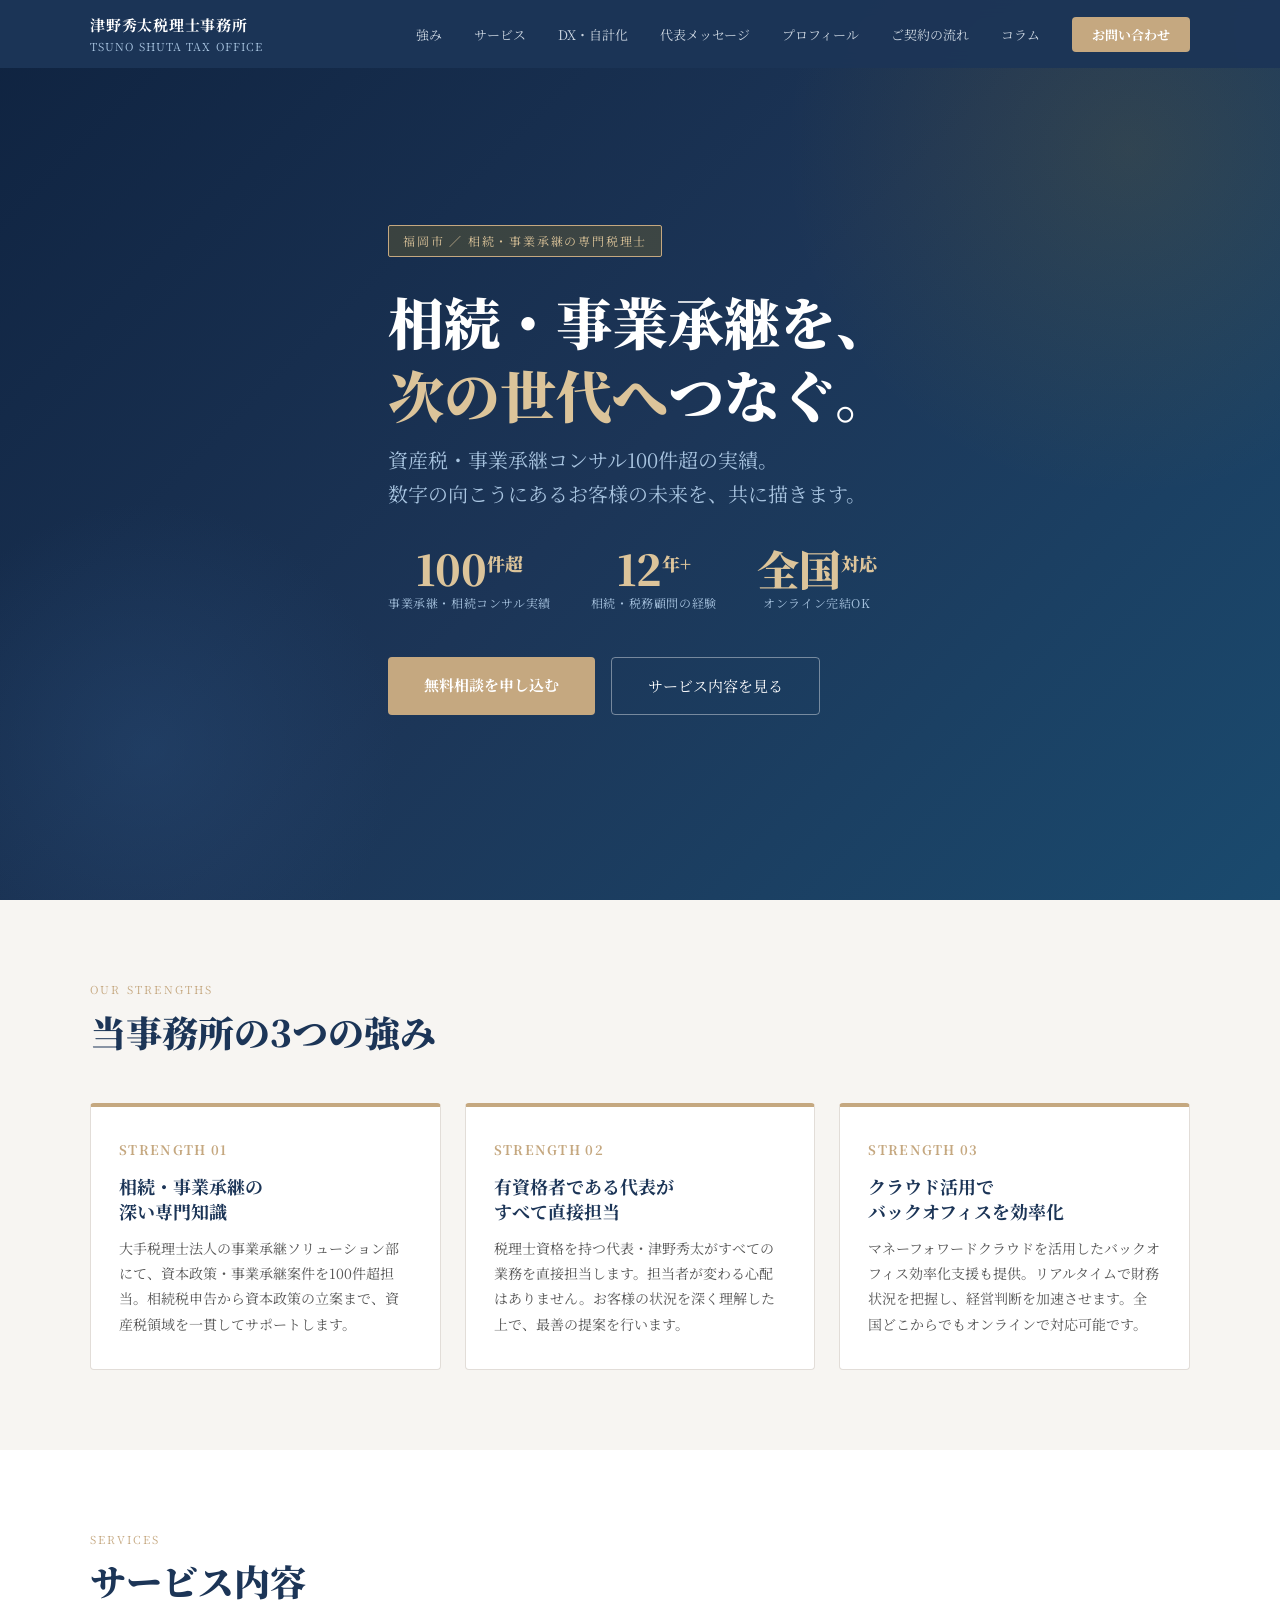
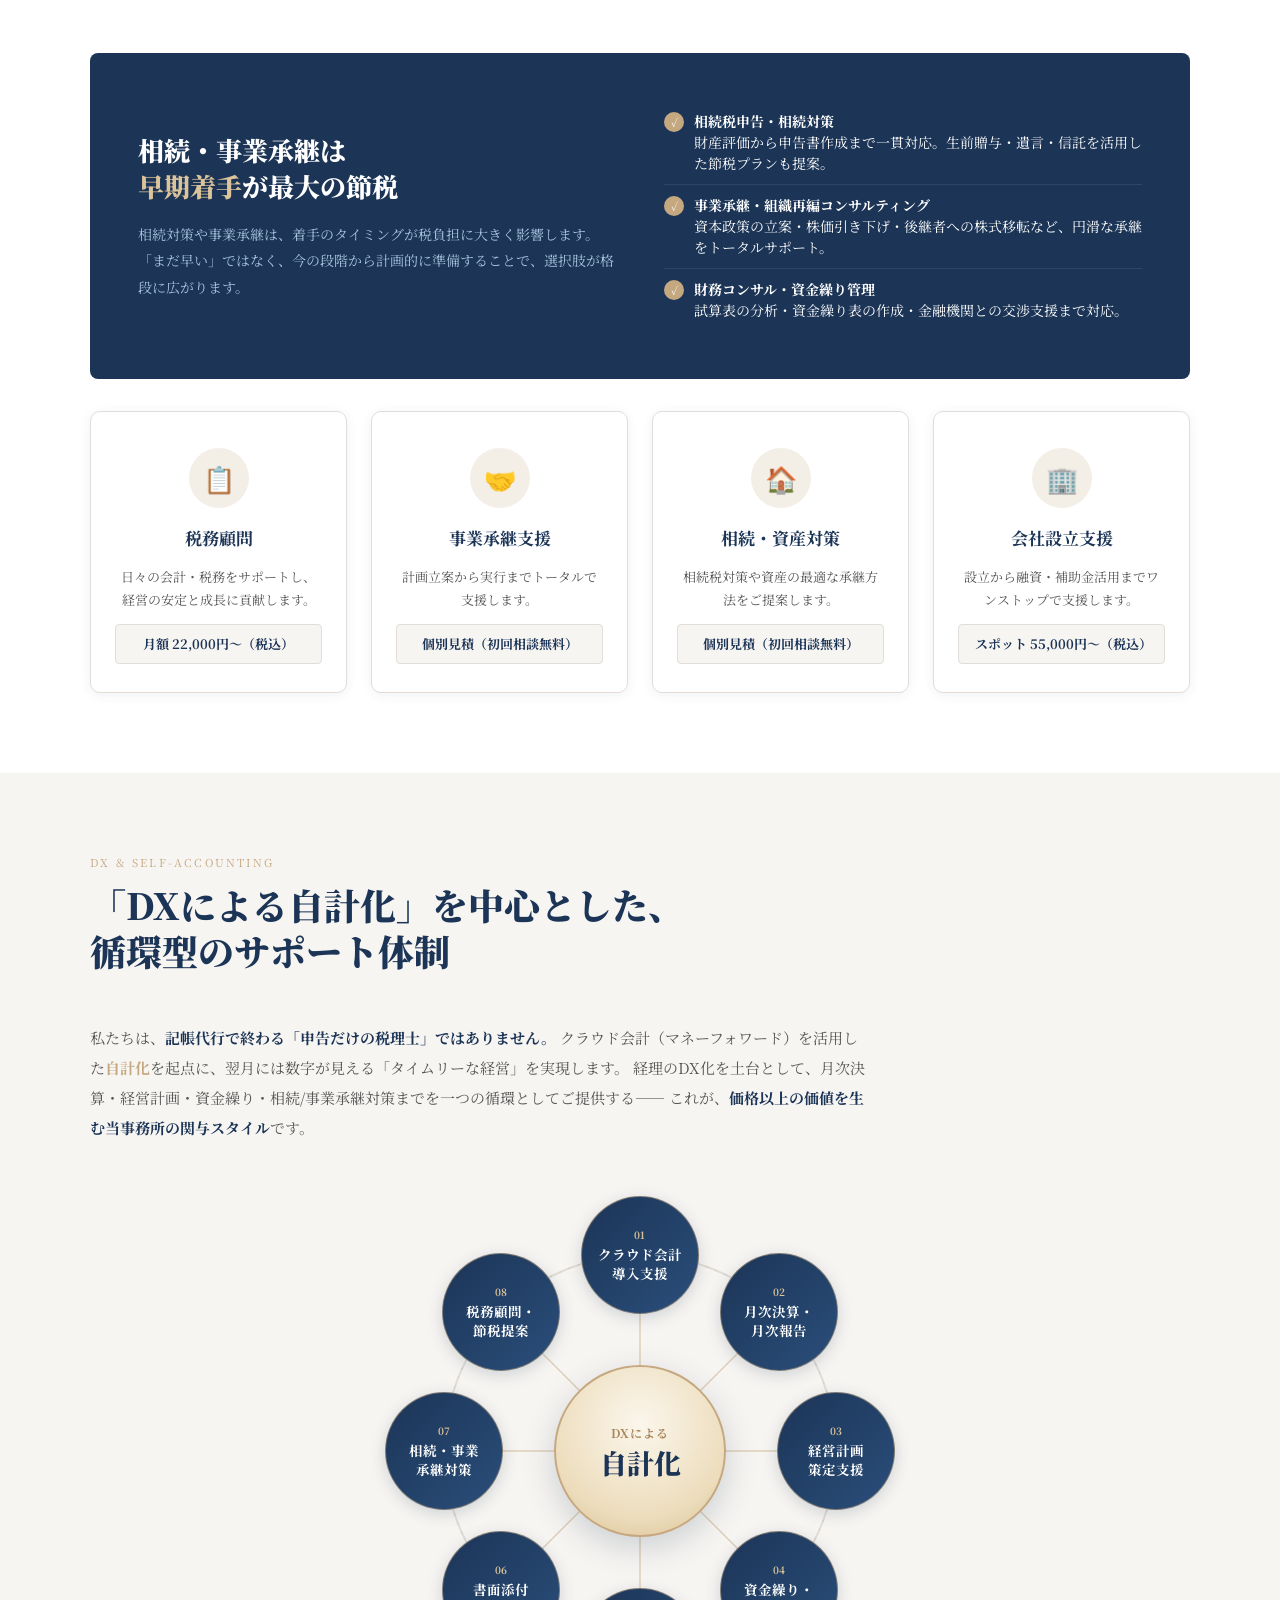
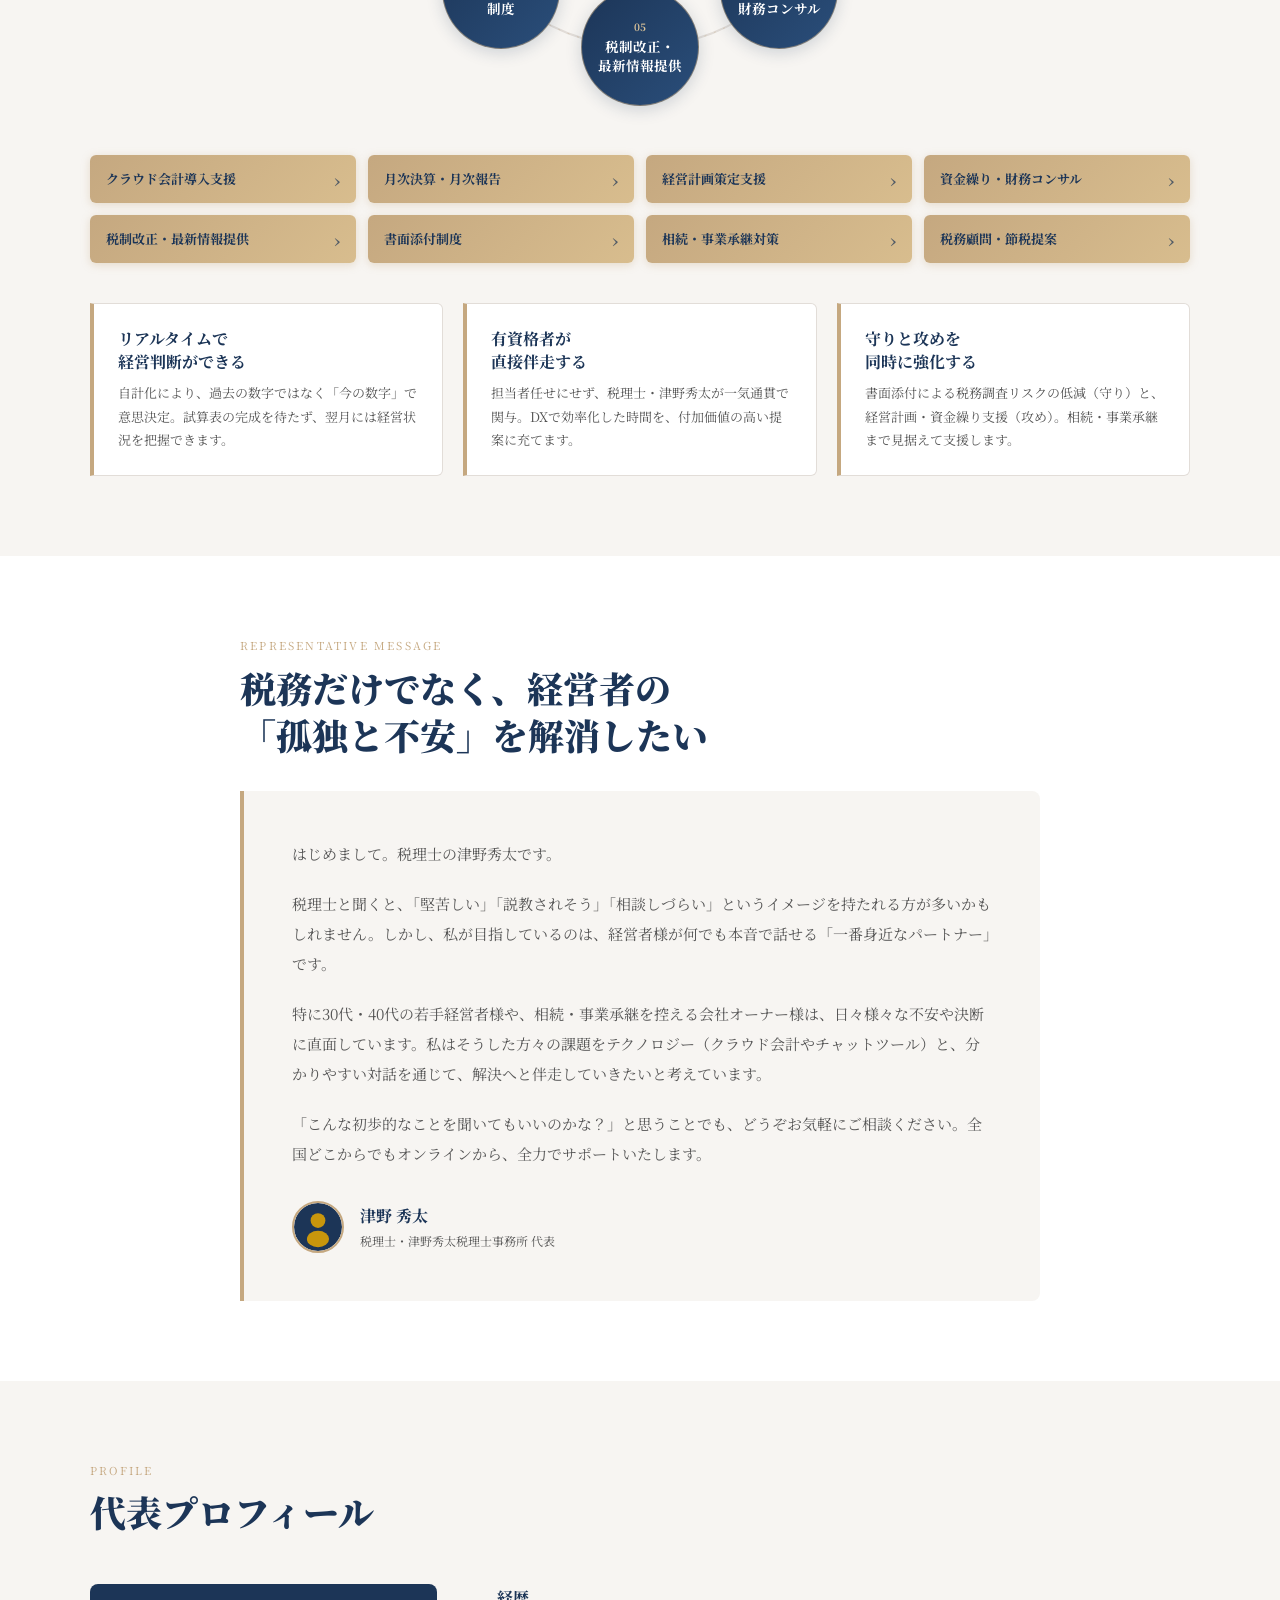
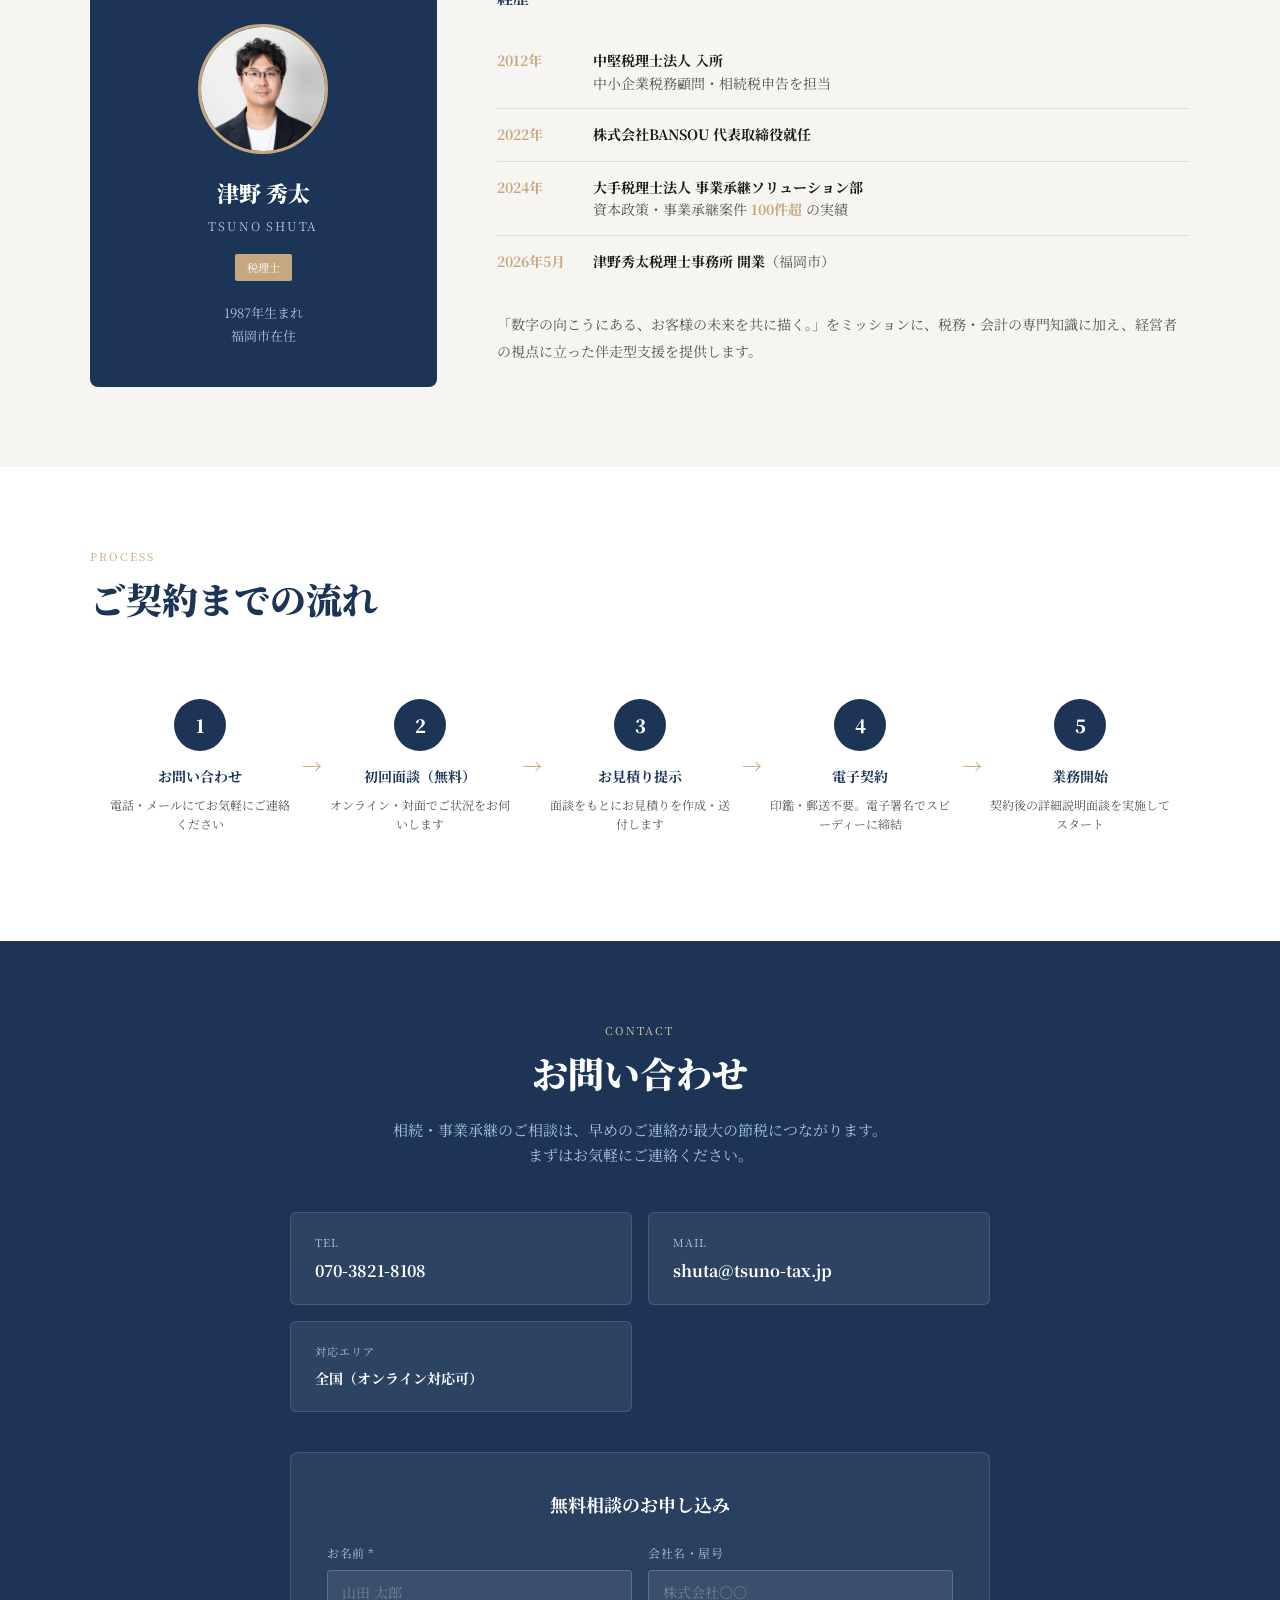
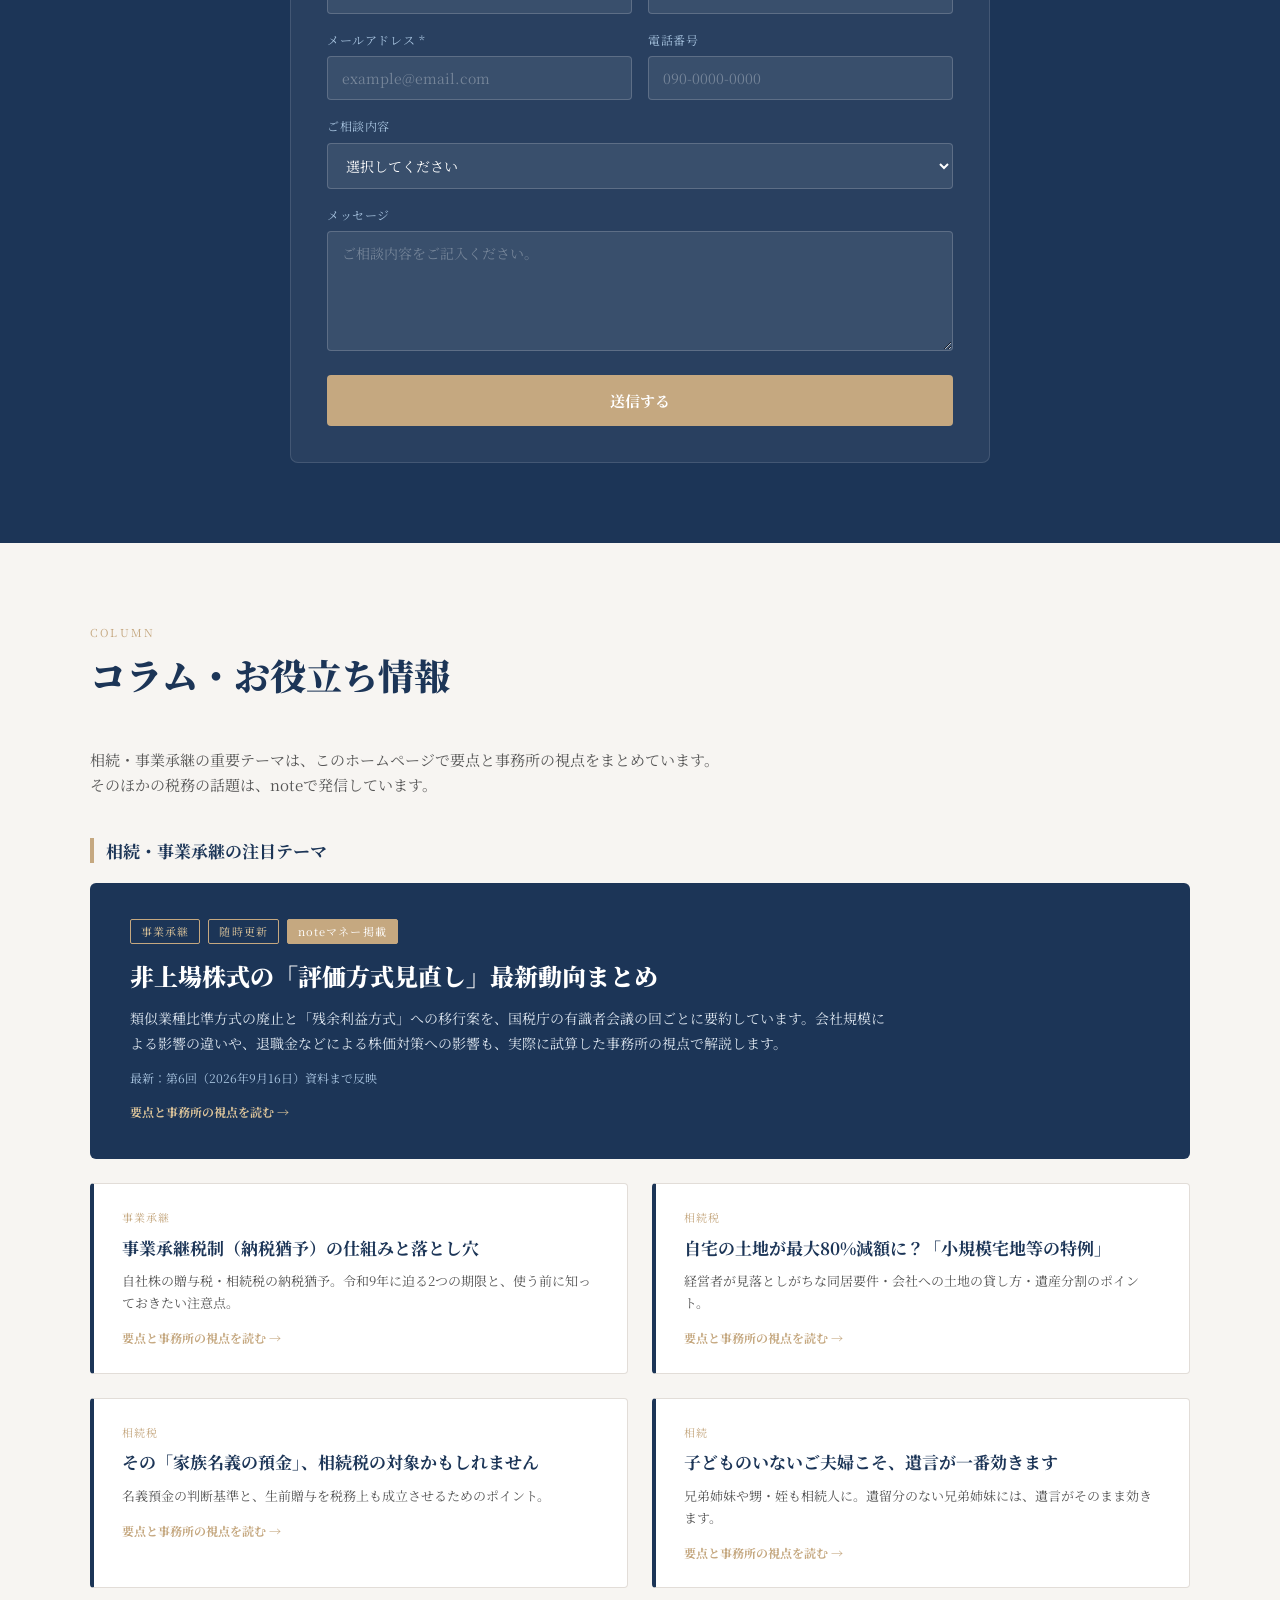
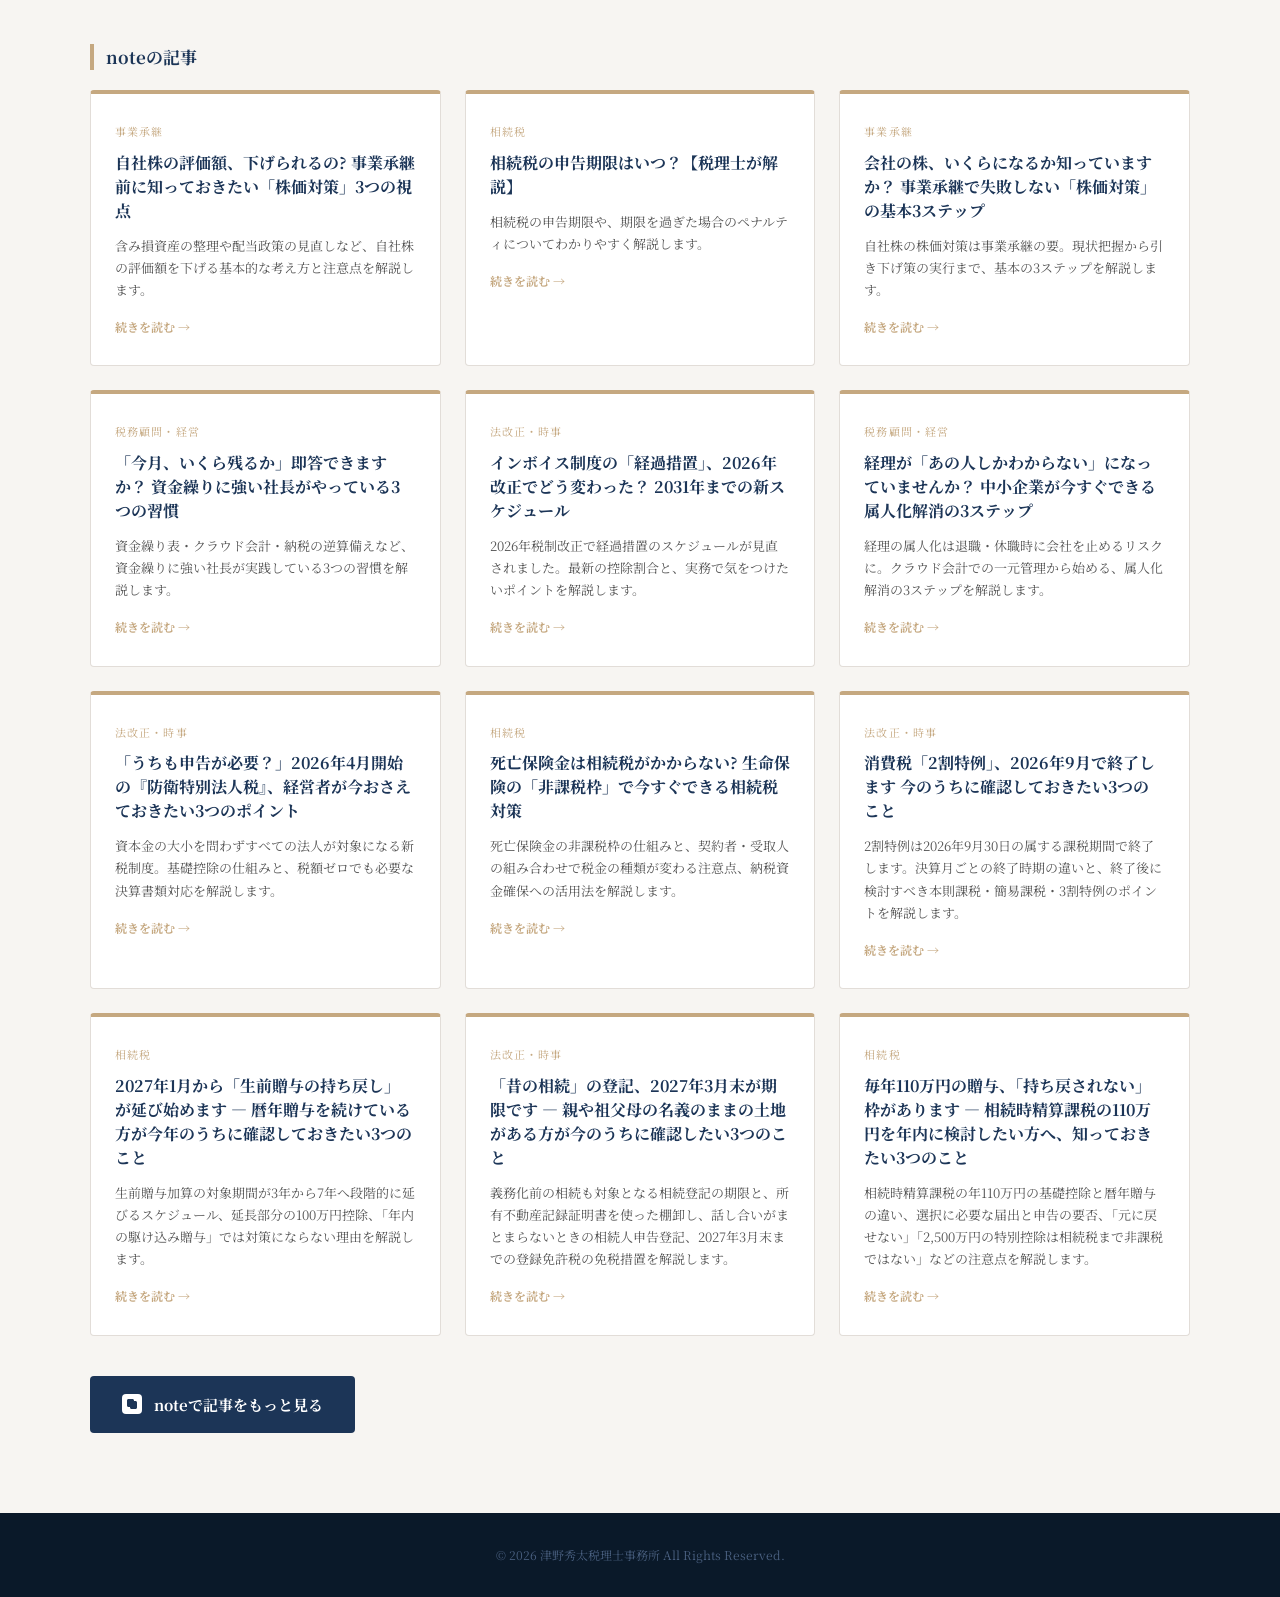
==== commit c45d1cc8: "Add files via upload" ====
--- a/index.html
+++ b/index.html
@@ -1500,6 +1500,13 @@
         <p style="font-size:13px; color:var(--text-sub); line-height:1.7;">義務化前の相続も対象となる相続登記の期限と、所有不動産記録証明書を使った棚卸し、話し合いがまとまらないときの相続人申告登記、2027年3月末までの登録免許税の免税措置を解説します。</p>
         <p style="font-size:12px; color:var(--gold); margin-top:16px; font-weight:700;">続きを読む →</p>
       </a>
+      <a href="https://note.com/tsuno_tax/n/nb745cfeb0c6c" target="_blank" rel="noopener noreferrer"
+        style="display:block; background:#fff; border:1px solid var(--border); border-top:4px solid var(--gold); border-radius:4px; padding:28px 24px; text-decoration:none; transition:box-shadow 0.2s;">
+        <p style="font-size:11px; color:var(--gold); letter-spacing:0.1em; margin-bottom:10px;">相続税</p>
+        <p style="font-size:16px; font-weight:700; color:var(--navy); margin-bottom:12px; line-height:1.5;">毎年110万円の贈与、「持ち戻されない」枠があります ― 相続時精算課税の110万円を年内に検討したい方へ、知っておきたい3つのこと</p>
+        <p style="font-size:13px; color:var(--text-sub); line-height:1.7;">相続時精算課税の年110万円の基礎控除と暦年贈与の違い、選択に必要な届出と申告の要否、「元に戻せない」「2,500万円の特別控除は相続税まで非課税ではない」などの注意点を解説します。</p>
+        <p style="font-size:12px; color:var(--gold); margin-top:16px; font-weight:700;">続きを読む →</p>
+      </a>
     </div>
 
     <a href="https://note.com/tsuno_tax" target="_blank" rel="noopener noreferrer"
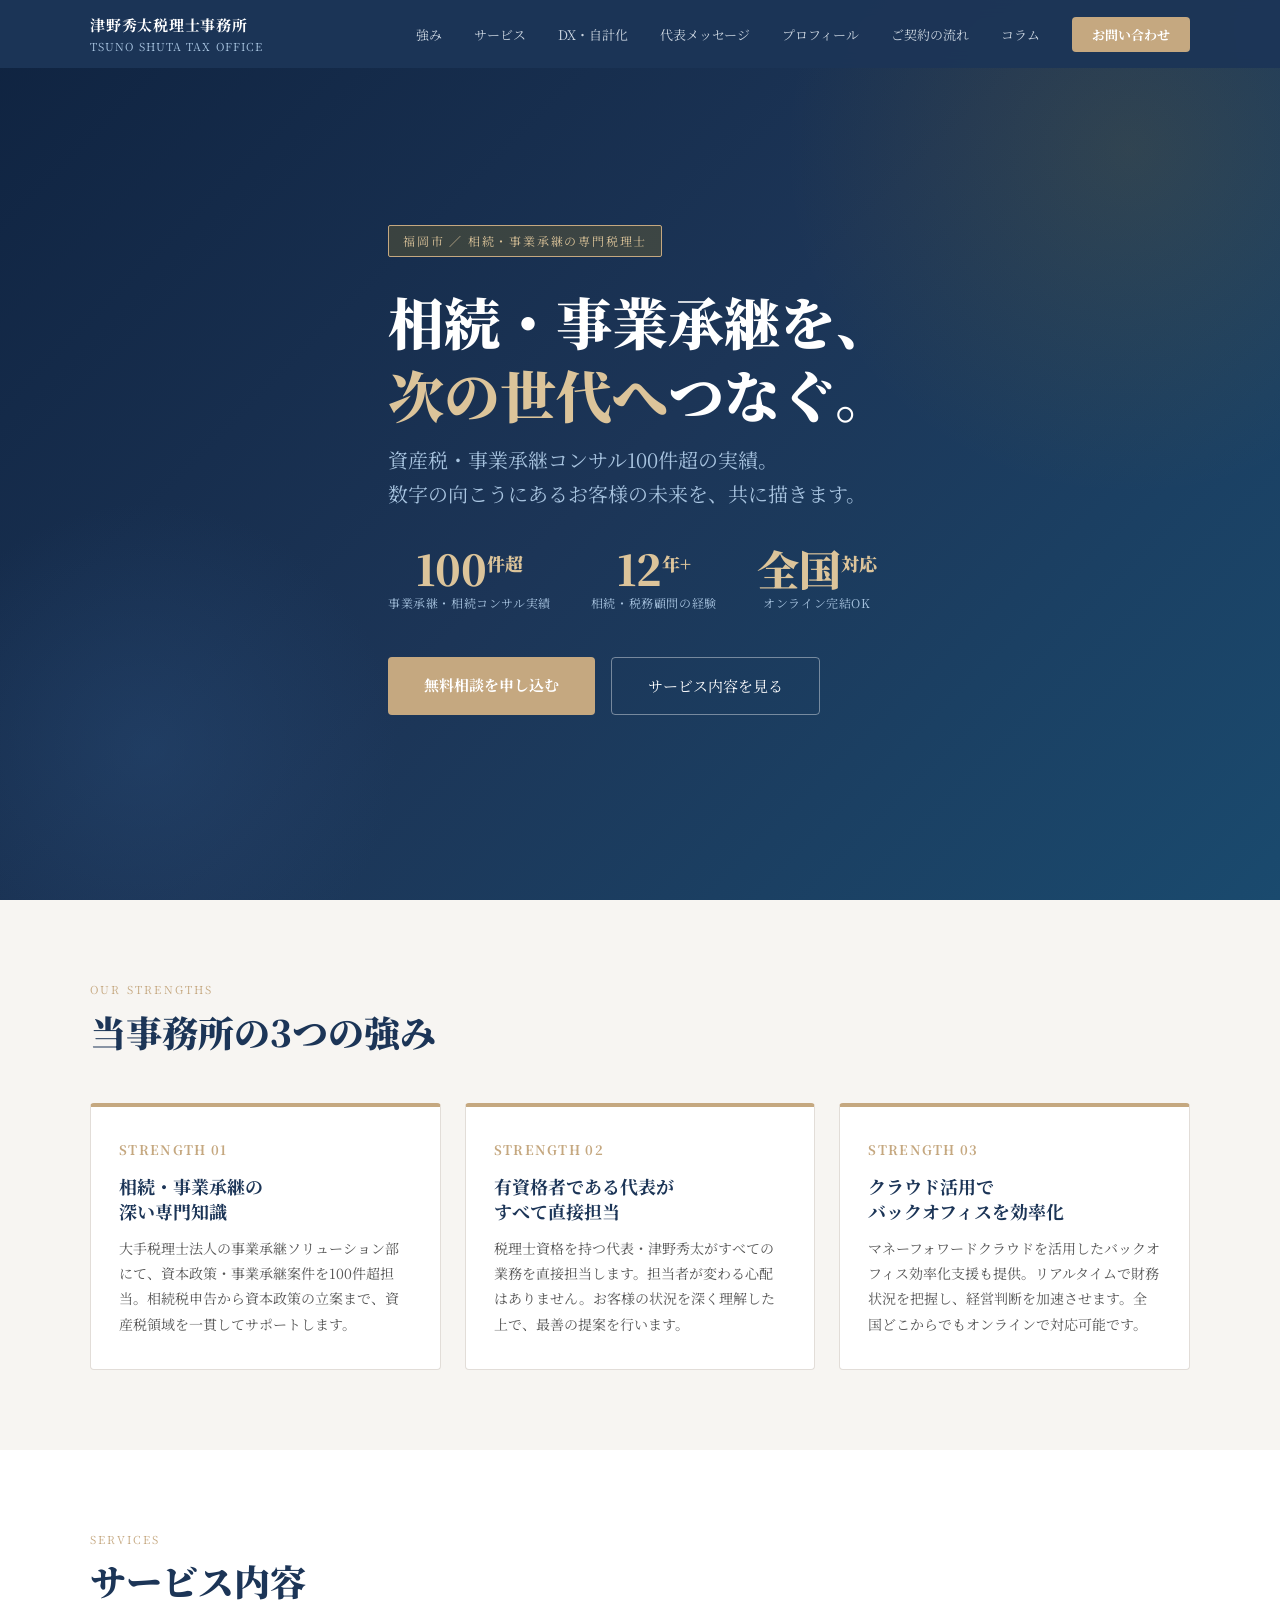
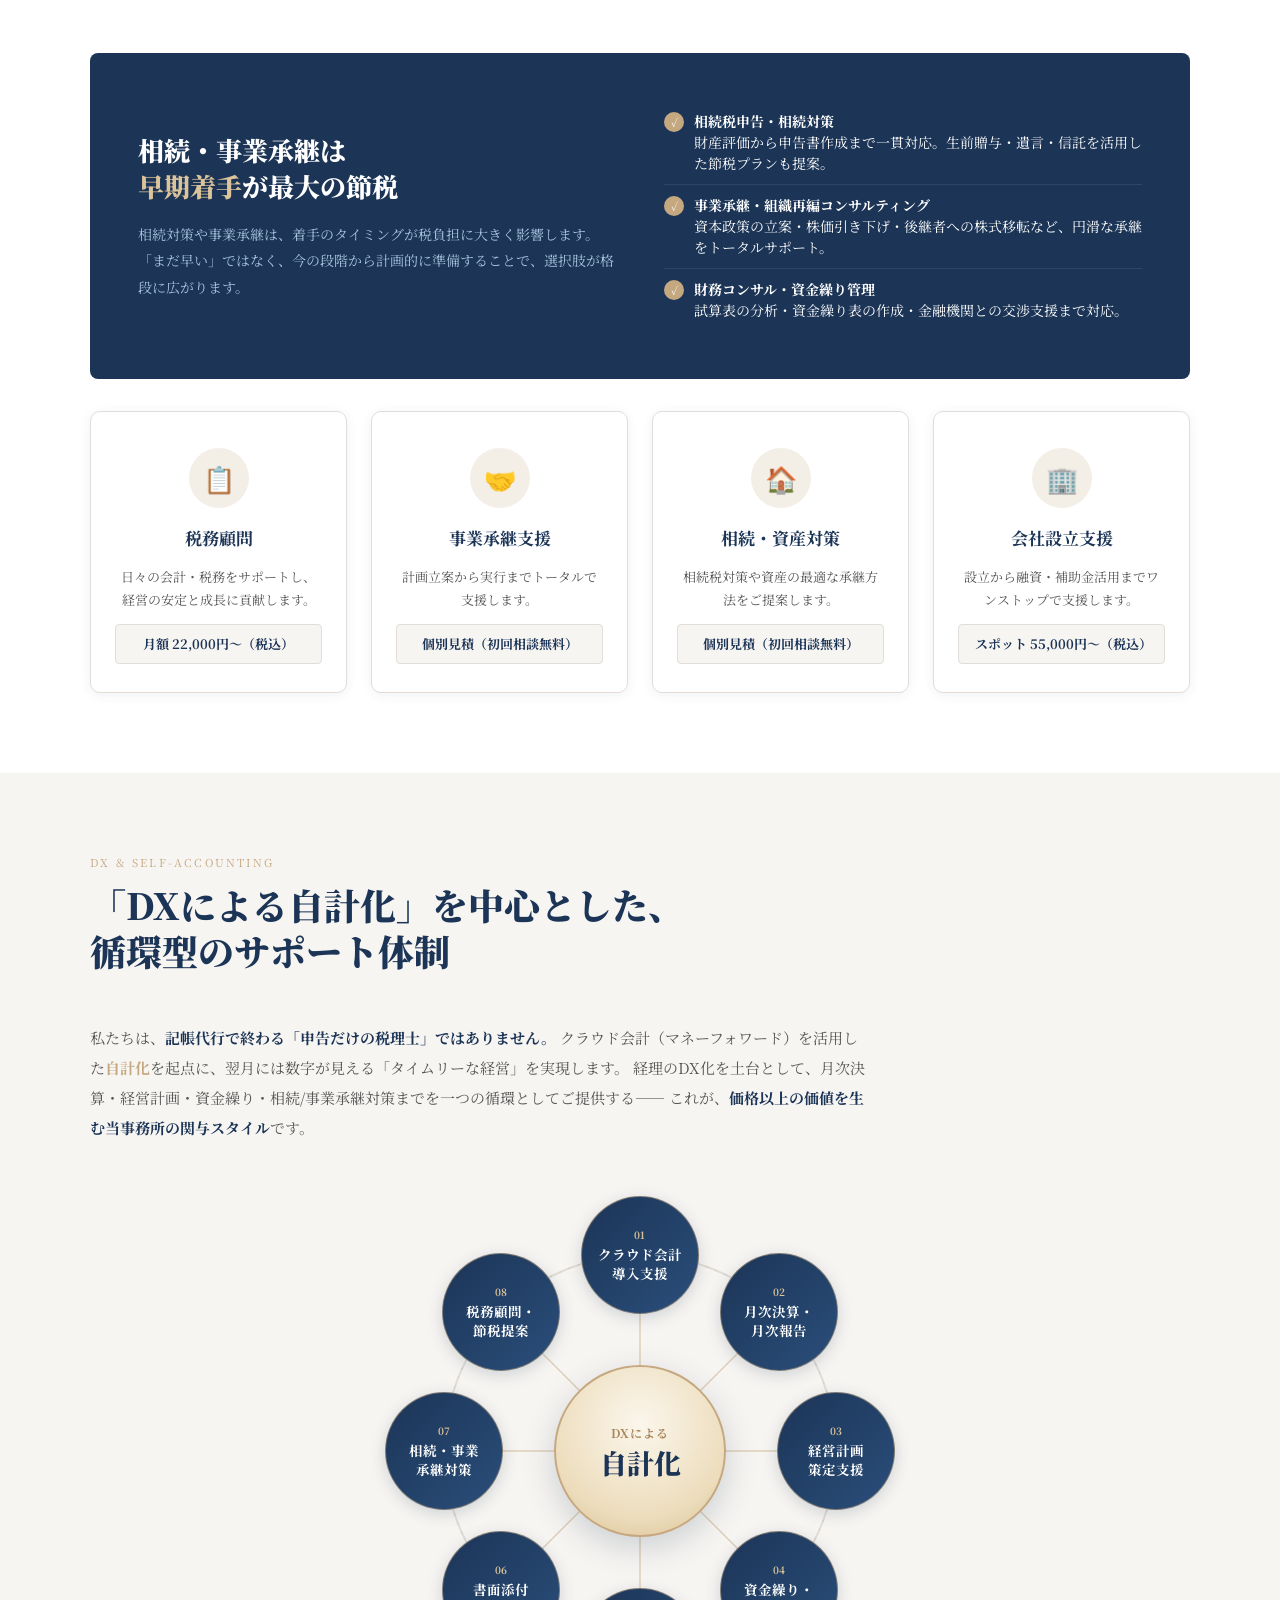
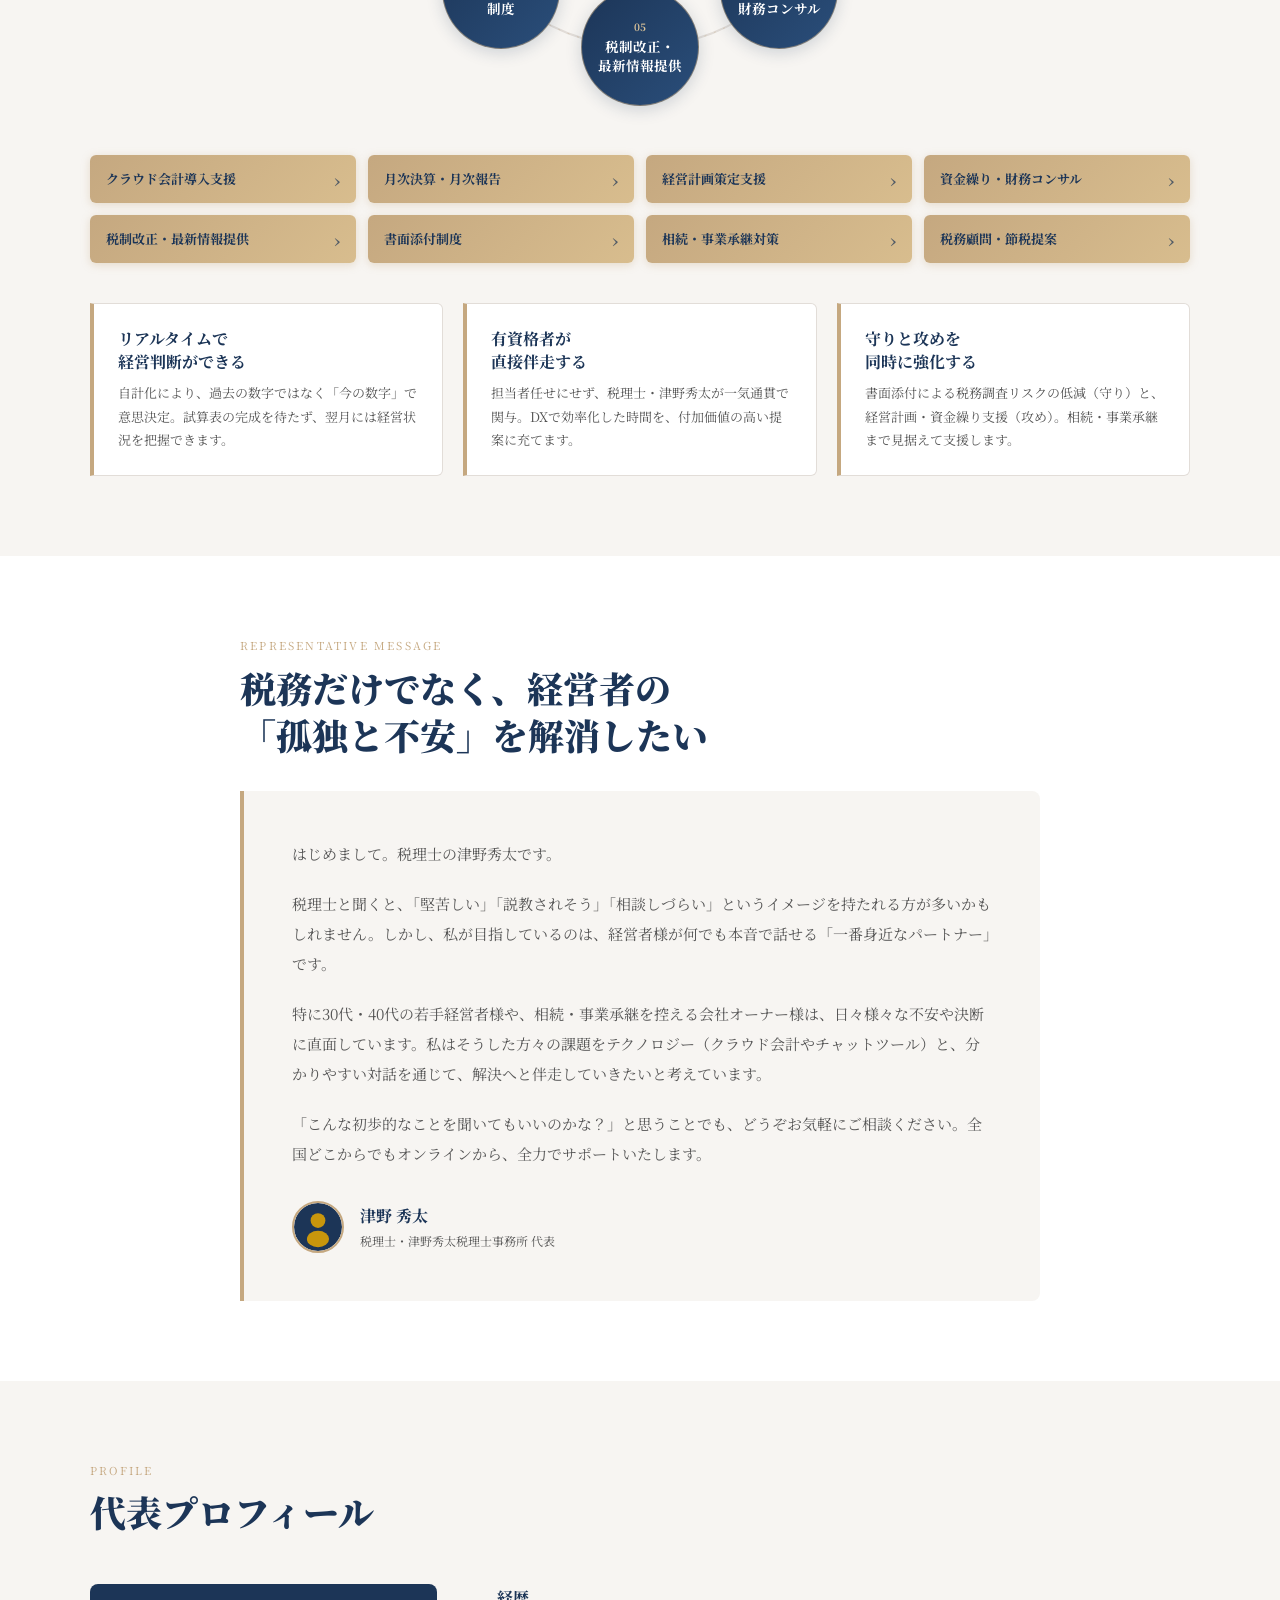
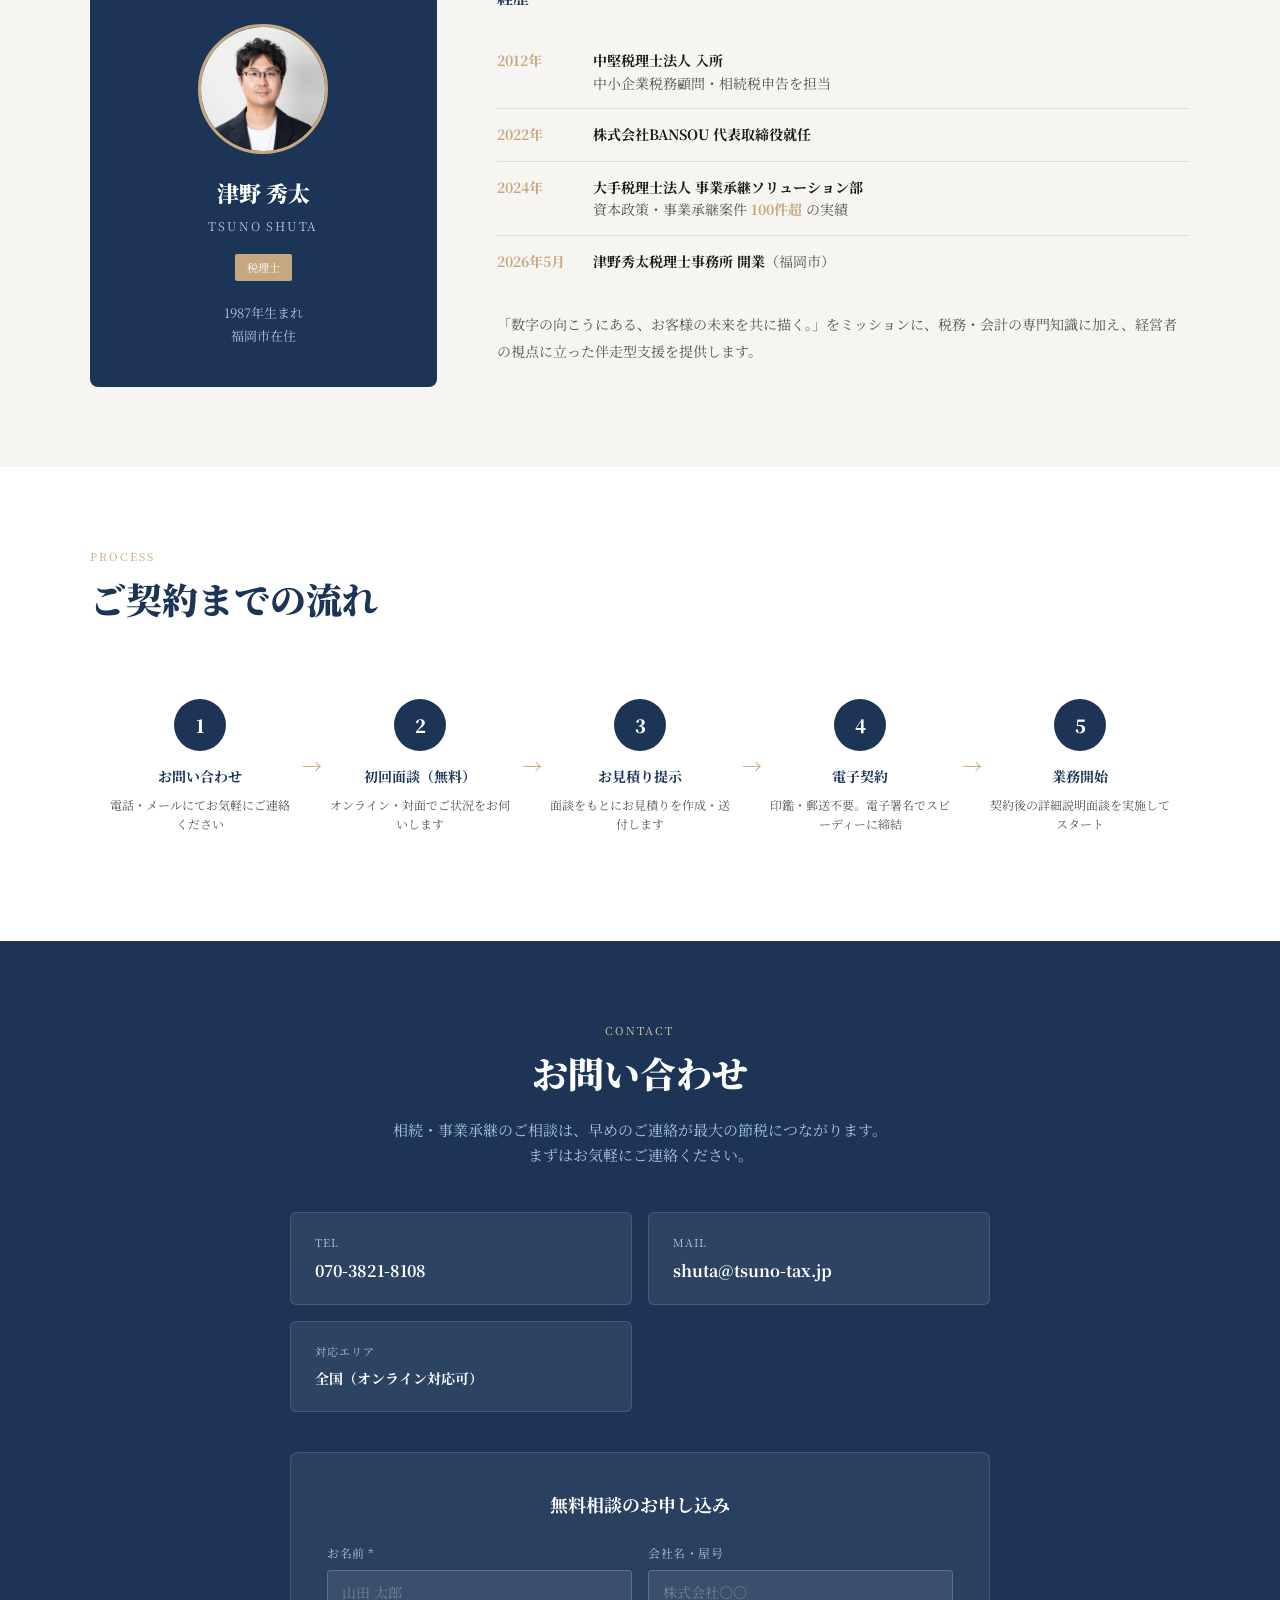
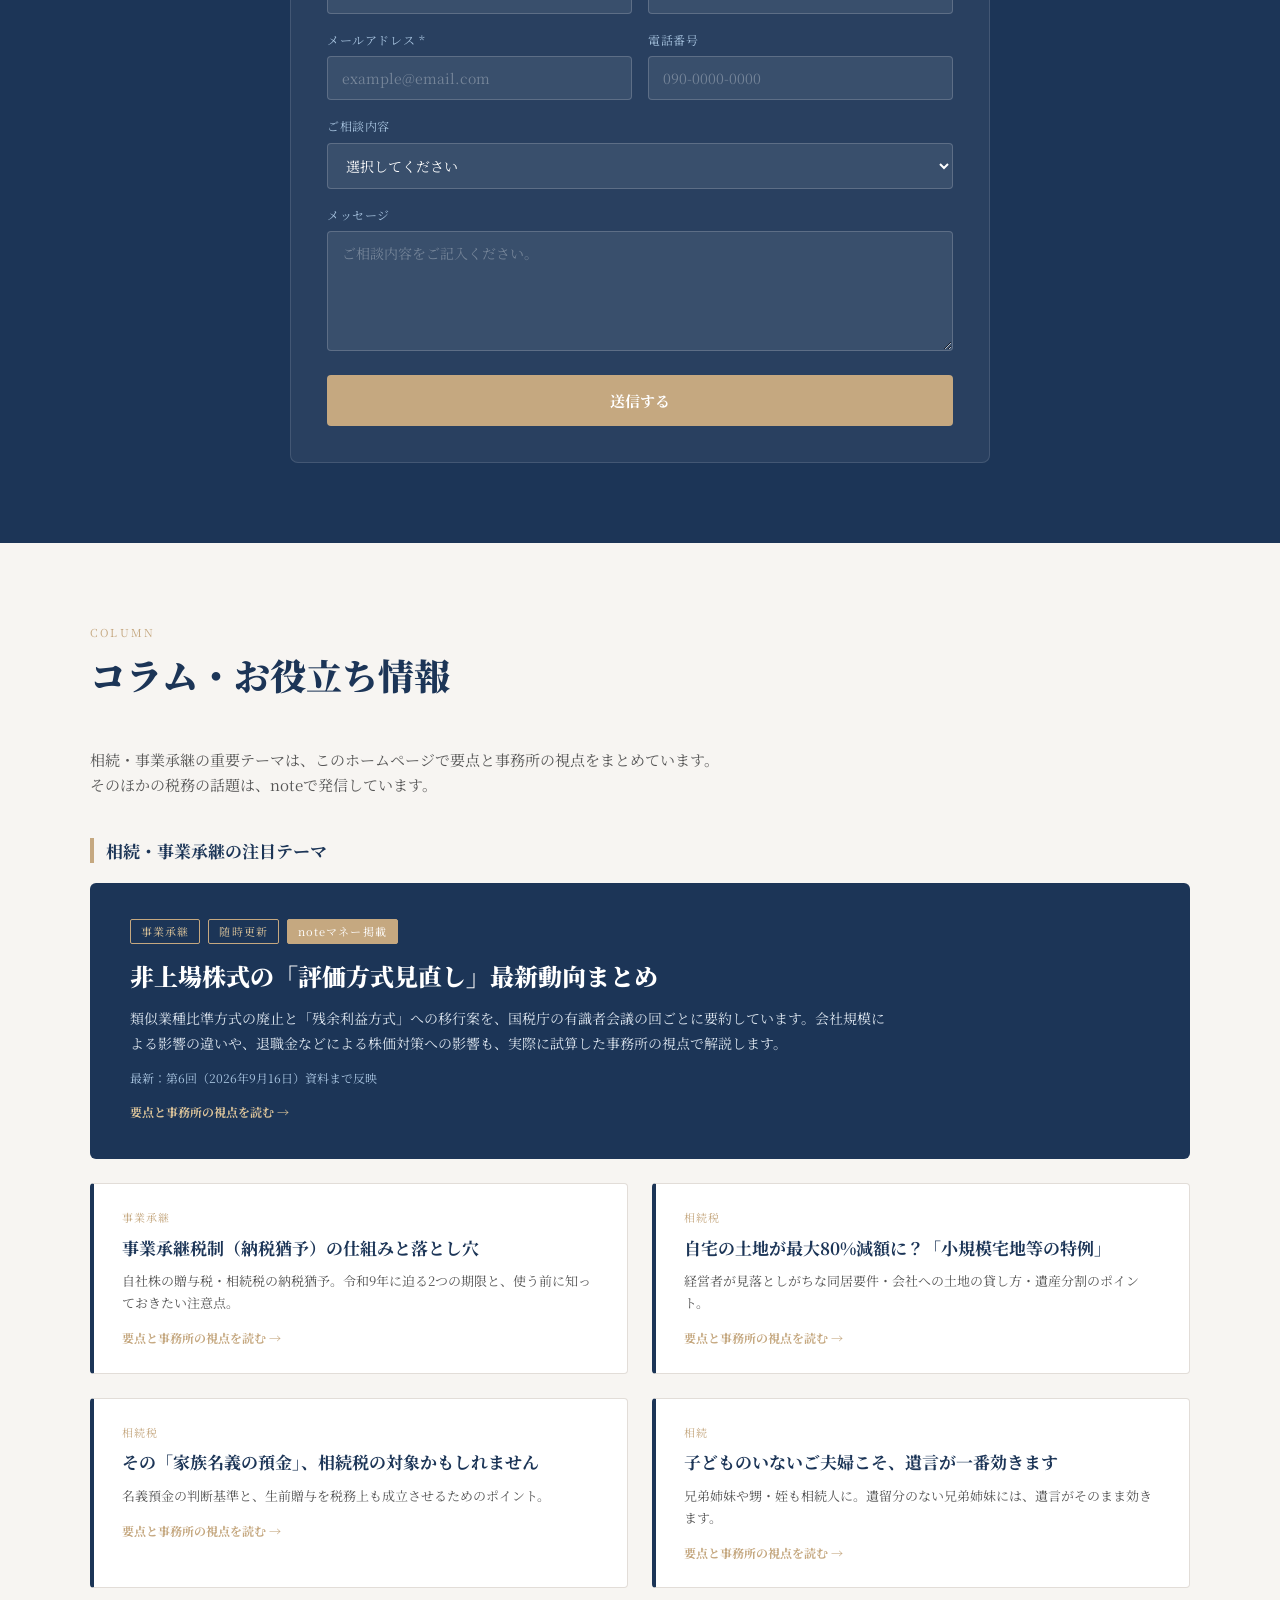
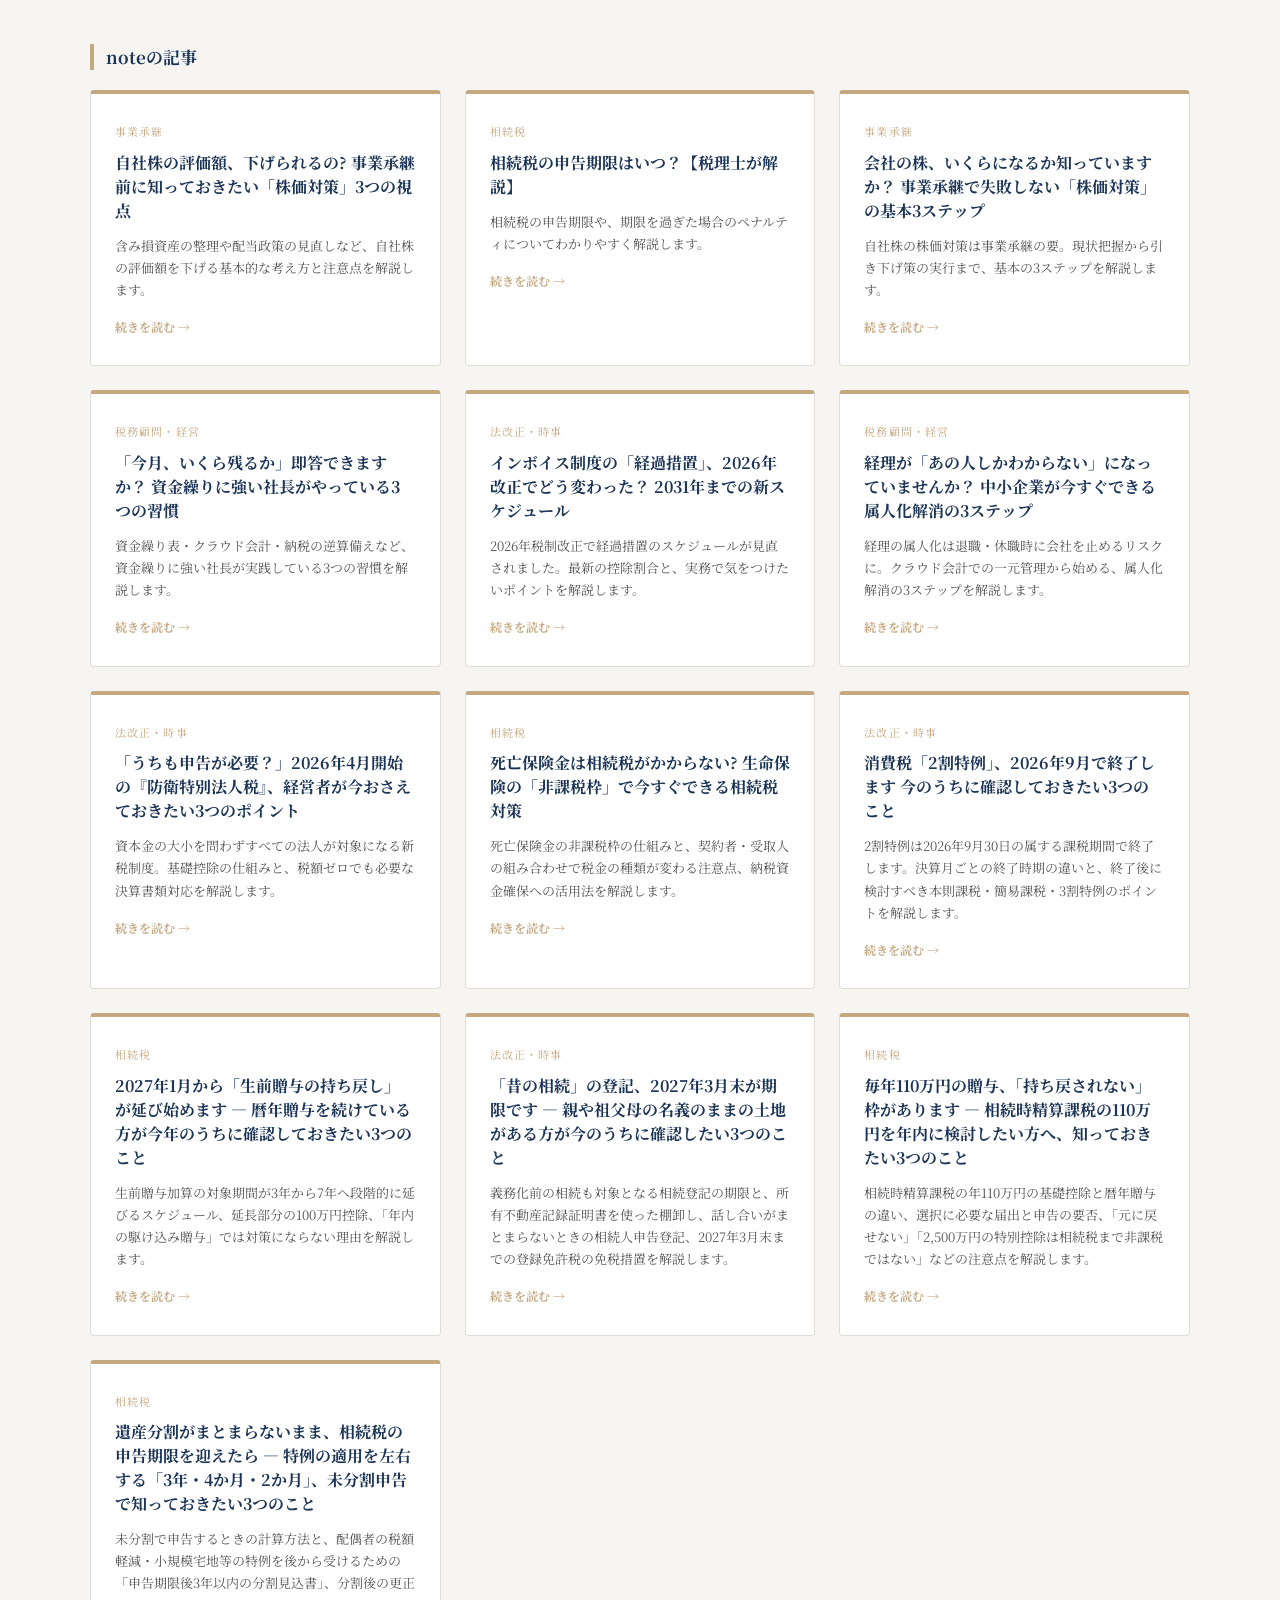
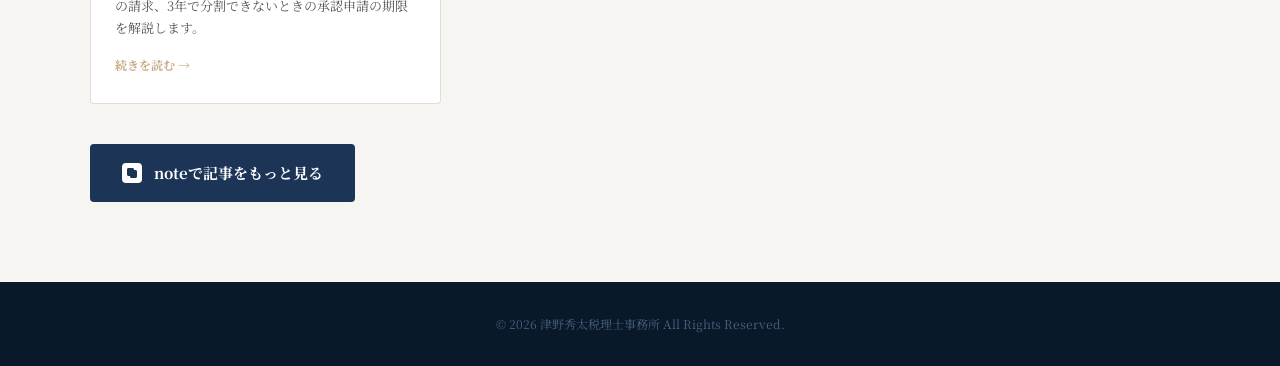
==== commit ba01934f: "Add files via upload" ====
--- a/index.html
+++ b/index.html
@@ -1507,6 +1507,13 @@
         <p style="font-size:13px; color:var(--text-sub); line-height:1.7;">相続時精算課税の年110万円の基礎控除と暦年贈与の違い、選択に必要な届出と申告の要否、「元に戻せない」「2,500万円の特別控除は相続税まで非課税ではない」などの注意点を解説します。</p>
         <p style="font-size:12px; color:var(--gold); margin-top:16px; font-weight:700;">続きを読む →</p>
       </a>
+      <a href="https://note.com/tsuno_tax/n/n39fa58fbca6d" target="_blank" rel="noopener noreferrer"
+        style="display:block; background:#fff; border:1px solid var(--border); border-top:4px solid var(--gold); border-radius:4px; padding:28px 24px; text-decoration:none; transition:box-shadow 0.2s;">
+        <p style="font-size:11px; color:var(--gold); letter-spacing:0.1em; margin-bottom:10px;">相続税</p>
+        <p style="font-size:16px; font-weight:700; color:var(--navy); margin-bottom:12px; line-height:1.5;">遺産分割がまとまらないまま、相続税の申告期限を迎えたら ― 特例の適用を左右する「3年・4か月・2か月」、未分割申告で知っておきたい3つのこと</p>
+        <p style="font-size:13px; color:var(--text-sub); line-height:1.7;">未分割で申告するときの計算方法と、配偶者の税額軽減・小規模宅地等の特例を後から受けるための「申告期限後3年以内の分割見込書」、分割後の更正の請求、3年で分割できないときの承認申請の期限を解説します。</p>
+        <p style="font-size:12px; color:var(--gold); margin-top:16px; font-weight:700;">続きを読む →</p>
+      </a>
     </div>
 
     <a href="https://note.com/tsuno_tax" target="_blank" rel="noopener noreferrer"
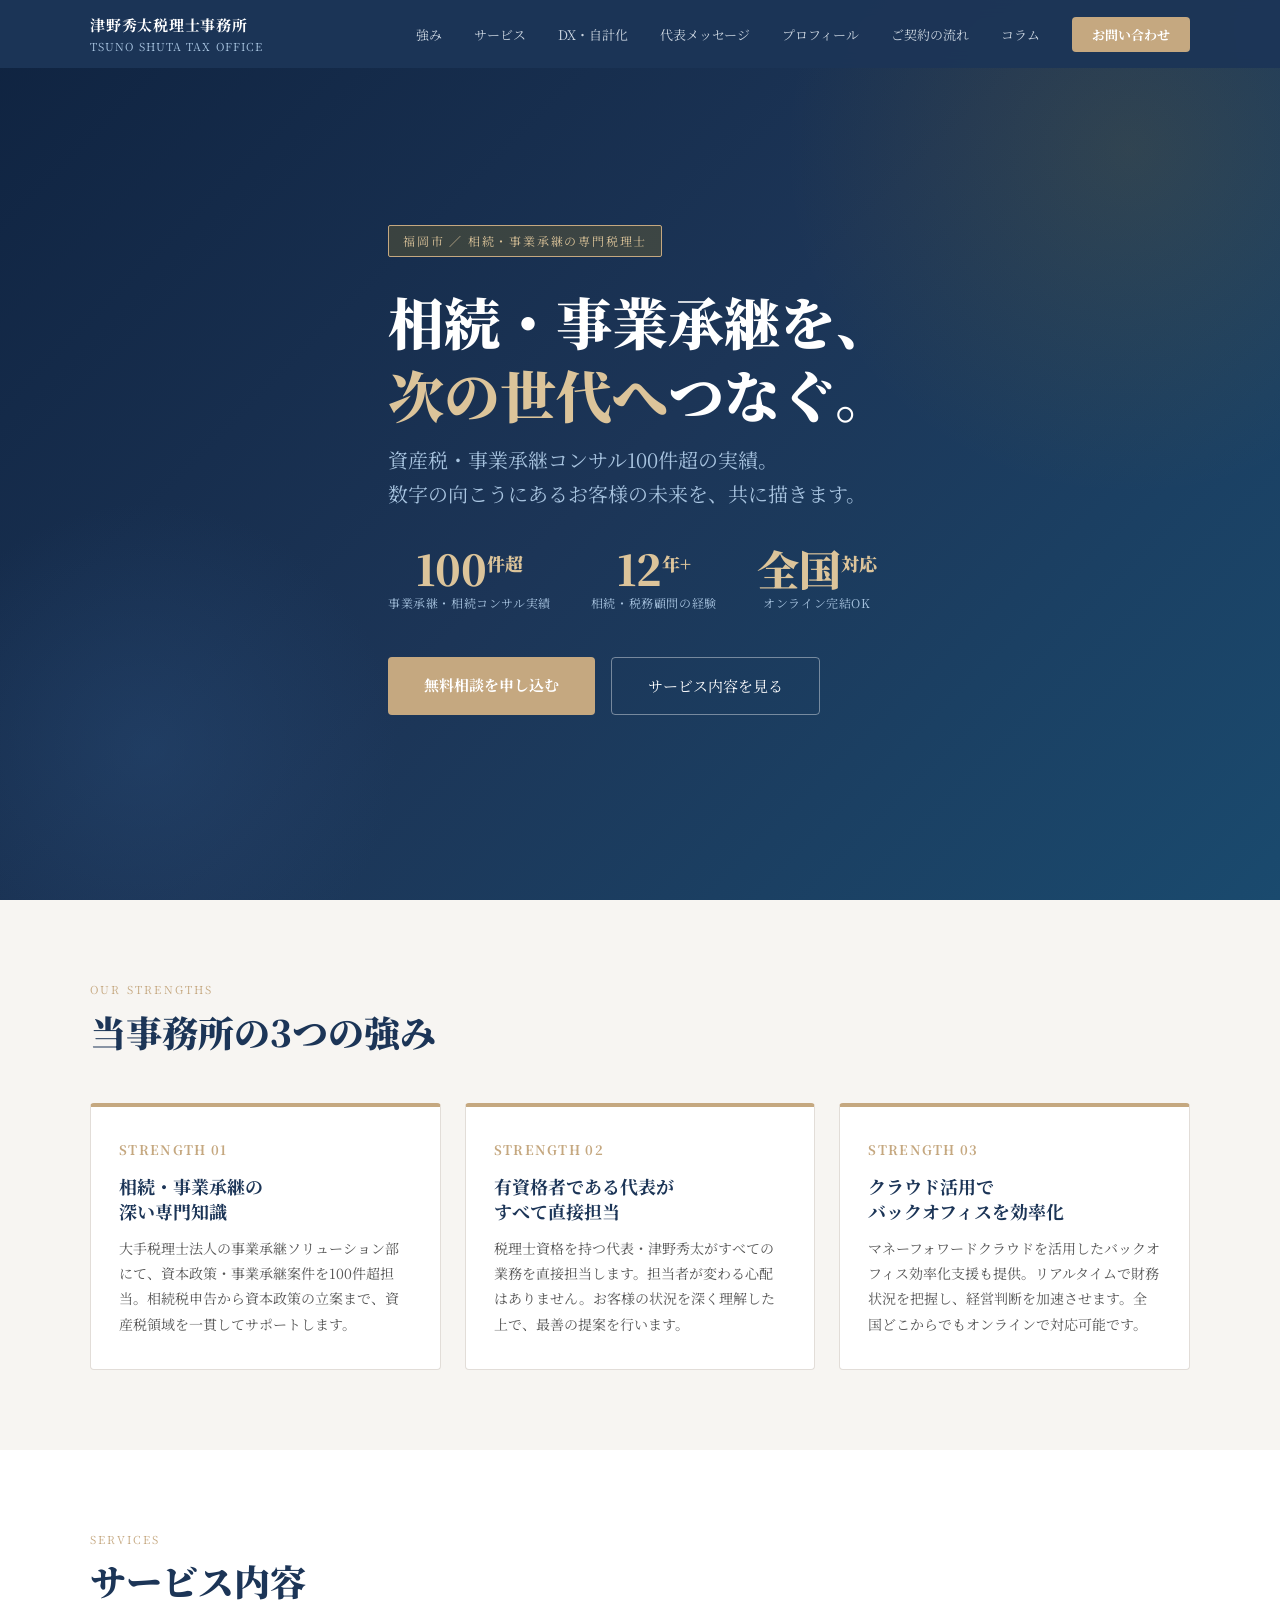
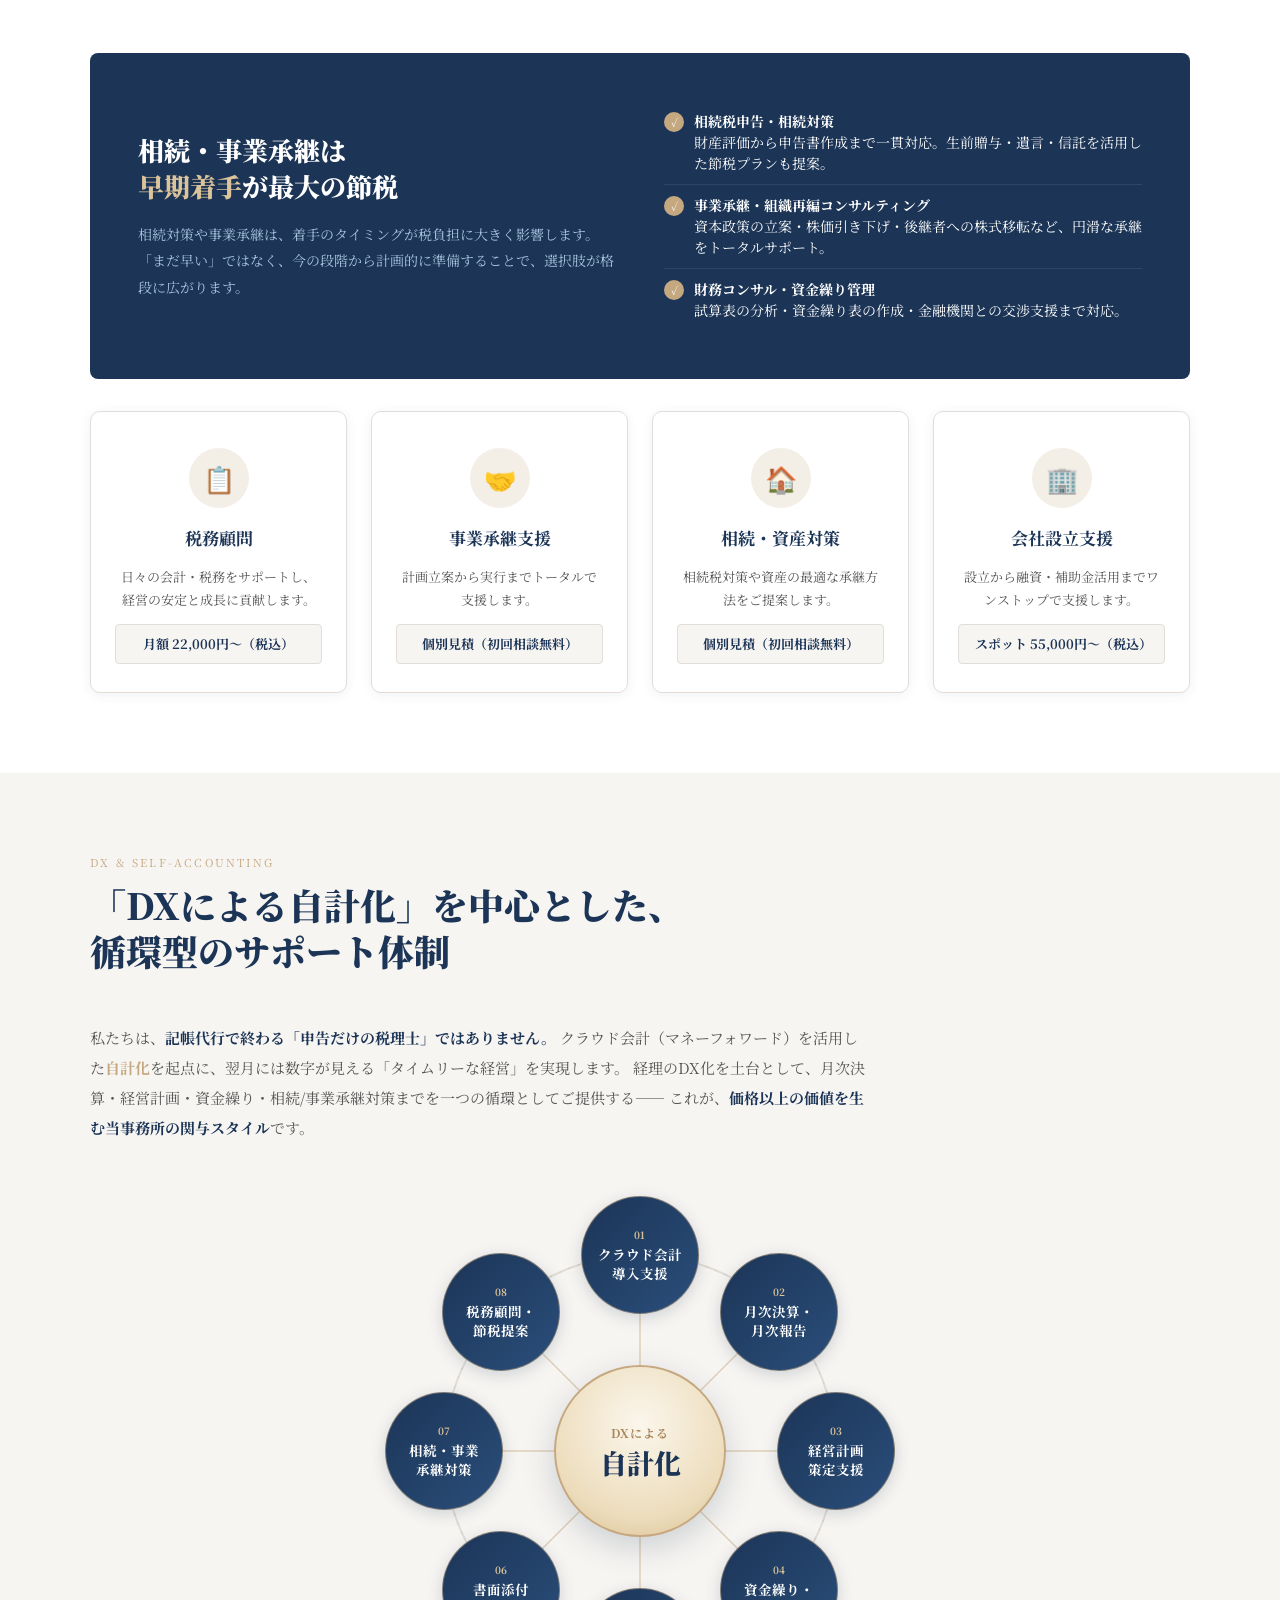
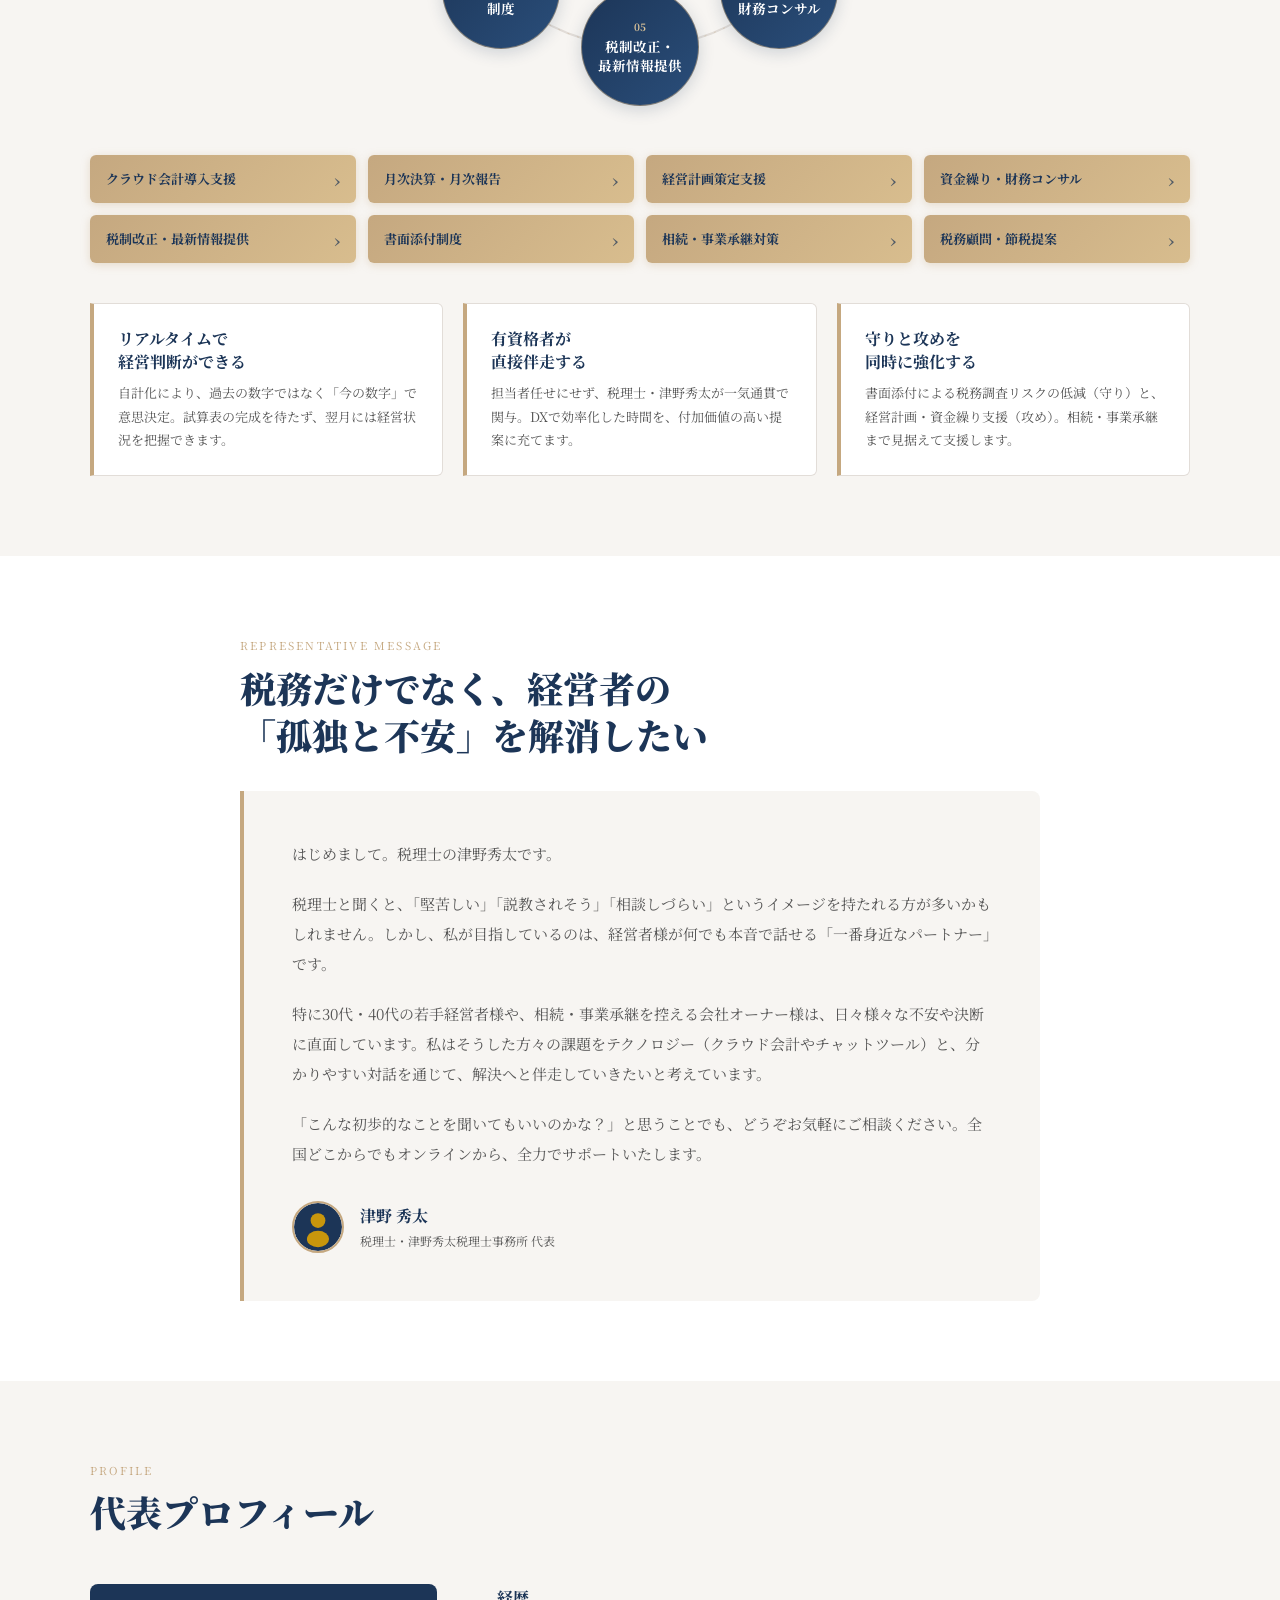
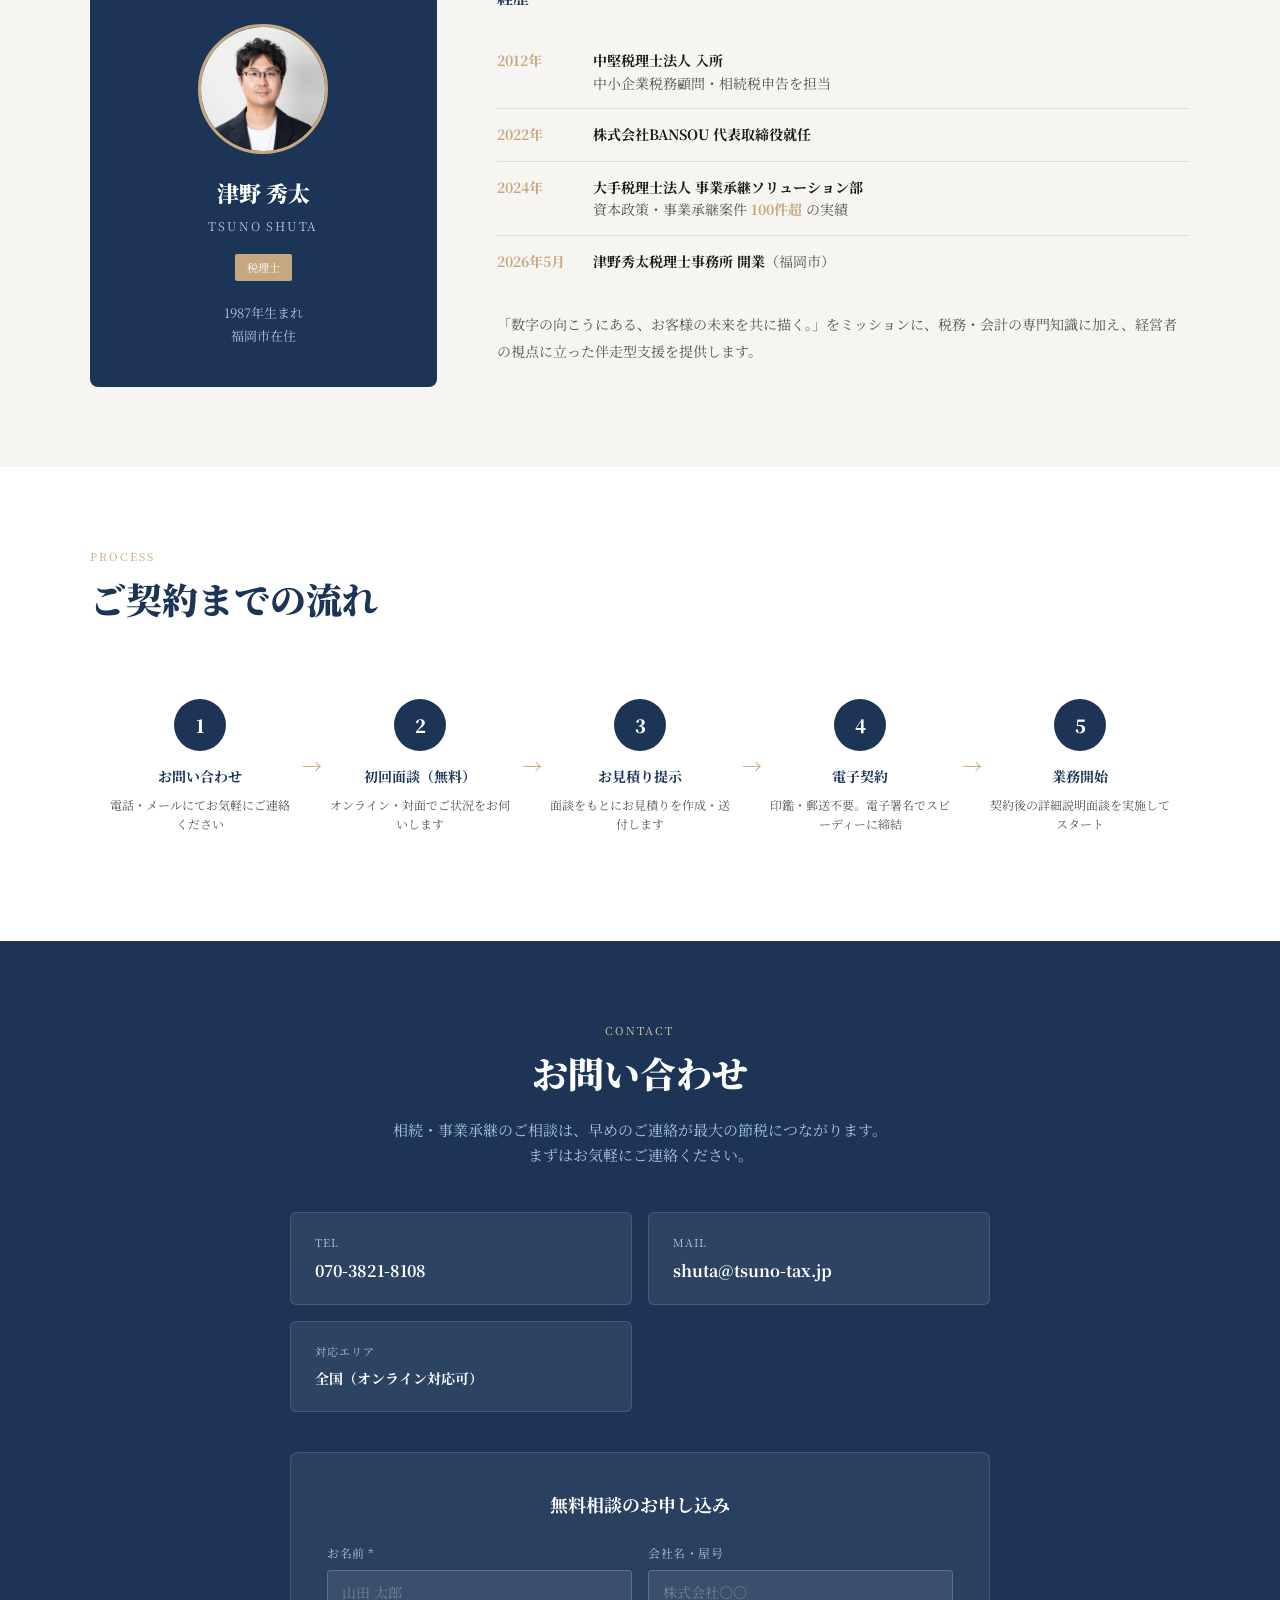
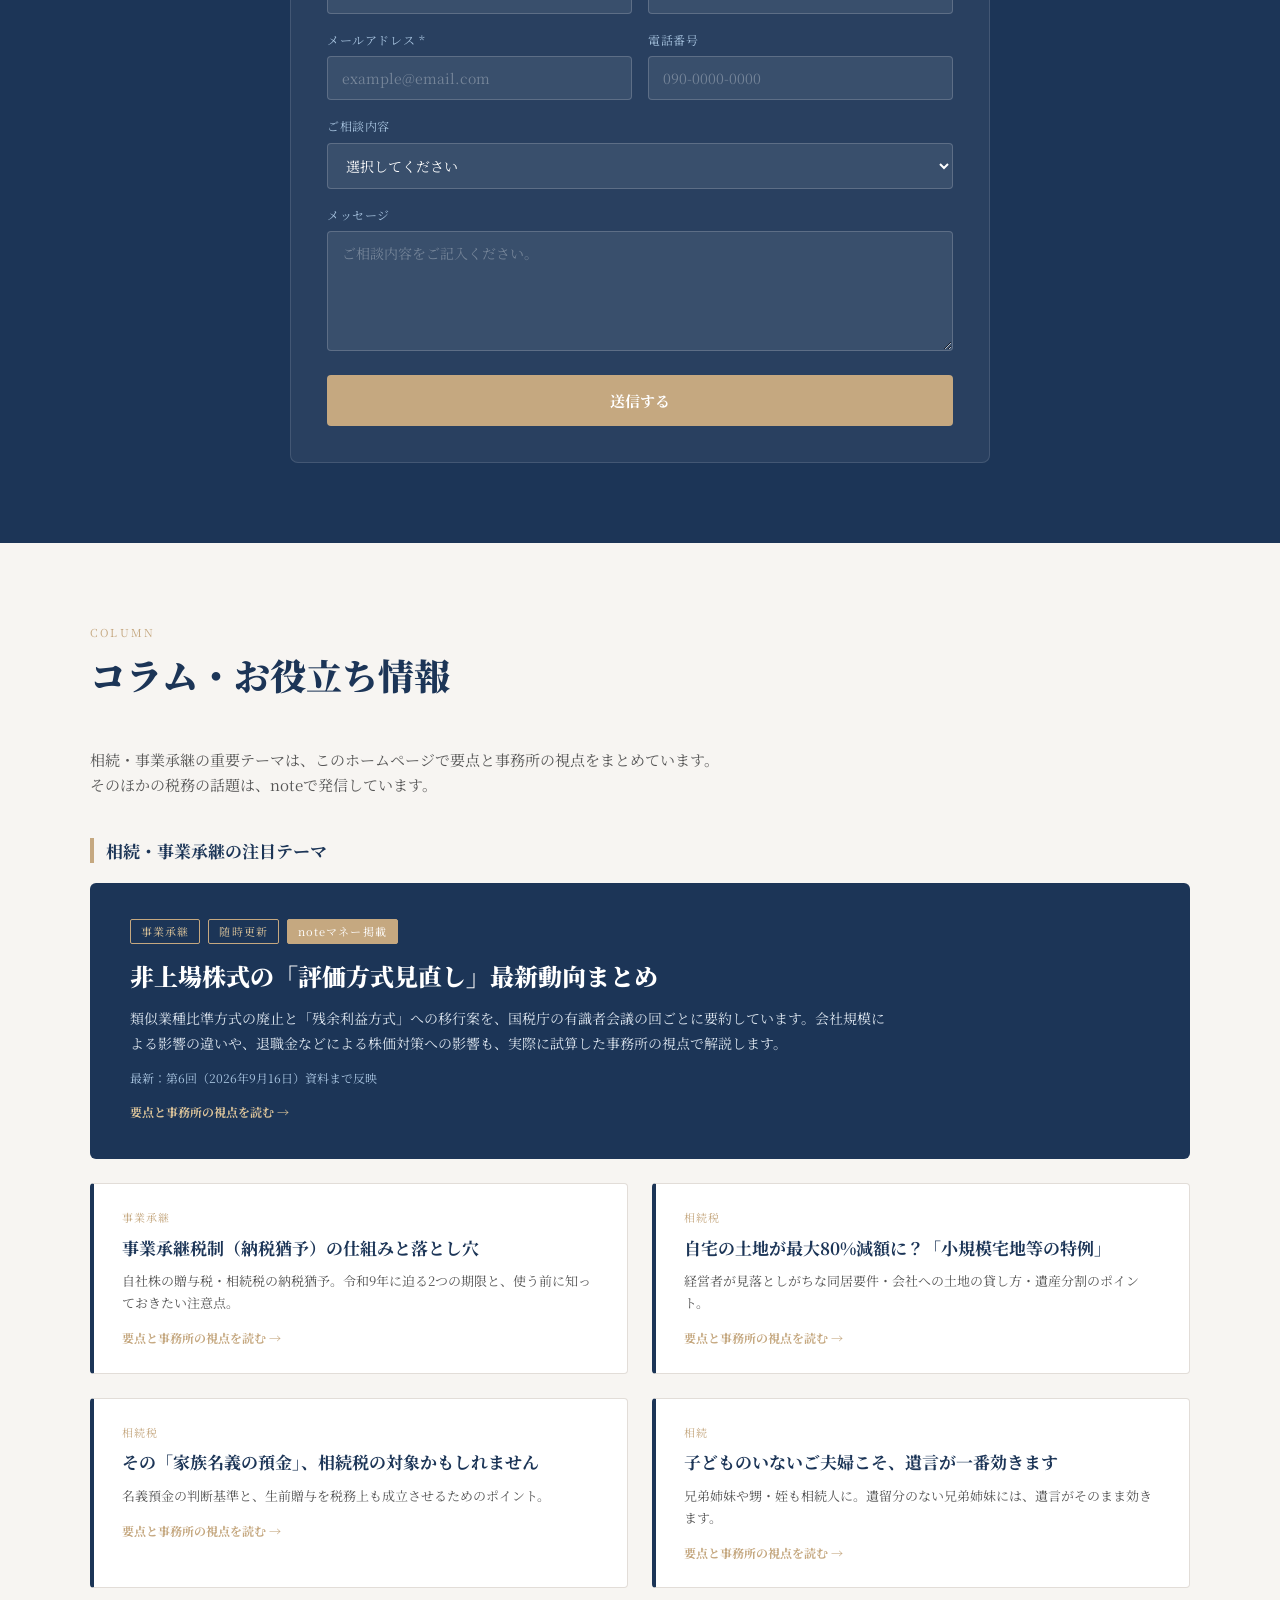
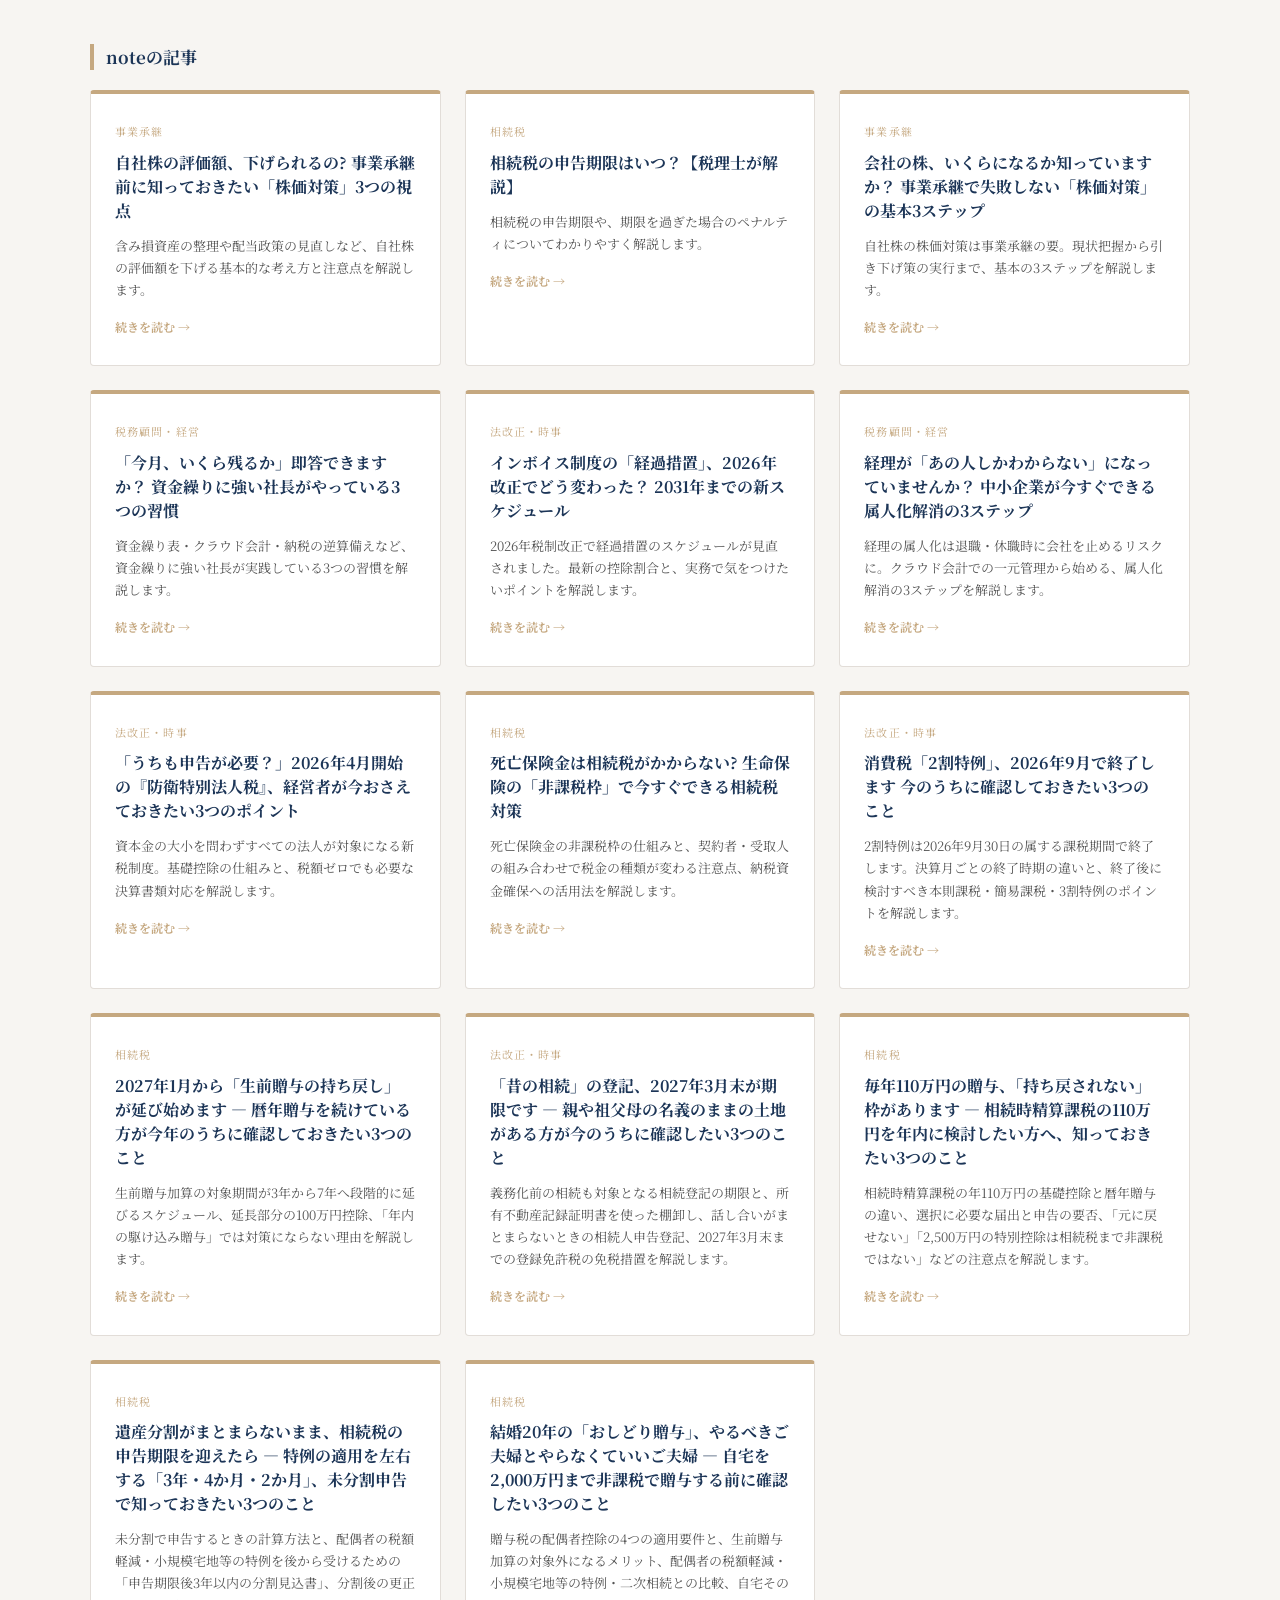
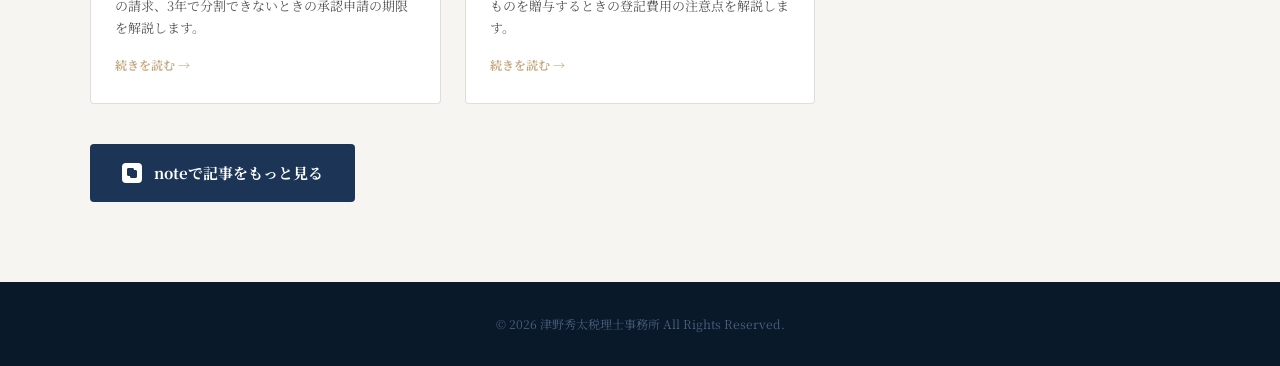
==== commit d443b43d: "Add files via upload" ====
--- a/index.html
+++ b/index.html
@@ -1514,6 +1514,13 @@
         <p style="font-size:13px; color:var(--text-sub); line-height:1.7;">未分割で申告するときの計算方法と、配偶者の税額軽減・小規模宅地等の特例を後から受けるための「申告期限後3年以内の分割見込書」、分割後の更正の請求、3年で分割できないときの承認申請の期限を解説します。</p>
         <p style="font-size:12px; color:var(--gold); margin-top:16px; font-weight:700;">続きを読む →</p>
       </a>
+      <a href="https://note.com/tsuno_tax/n/n7f9c48d58ff2" target="_blank" rel="noopener noreferrer"
+        style="display:block; background:#fff; border:1px solid var(--border); border-top:4px solid var(--gold); border-radius:4px; padding:28px 24px; text-decoration:none; transition:box-shadow 0.2s;">
+        <p style="font-size:11px; color:var(--gold); letter-spacing:0.1em; margin-bottom:10px;">相続税</p>
+        <p style="font-size:16px; font-weight:700; color:var(--navy); margin-bottom:12px; line-height:1.5;">結婚20年の「おしどり贈与」、やるべきご夫婦とやらなくていいご夫婦 ― 自宅を2,000万円まで非課税で贈与する前に確認したい3つのこと</p>
+        <p style="font-size:13px; color:var(--text-sub); line-height:1.7;">贈与税の配偶者控除の4つの適用要件と、生前贈与加算の対象外になるメリット、配偶者の税額軽減・小規模宅地等の特例・二次相続との比較、自宅そのものを贈与するときの登記費用の注意点を解説します。</p>
+        <p style="font-size:12px; color:var(--gold); margin-top:16px; font-weight:700;">続きを読む →</p>
+      </a>
     </div>
 
     <a href="https://note.com/tsuno_tax" target="_blank" rel="noopener noreferrer"
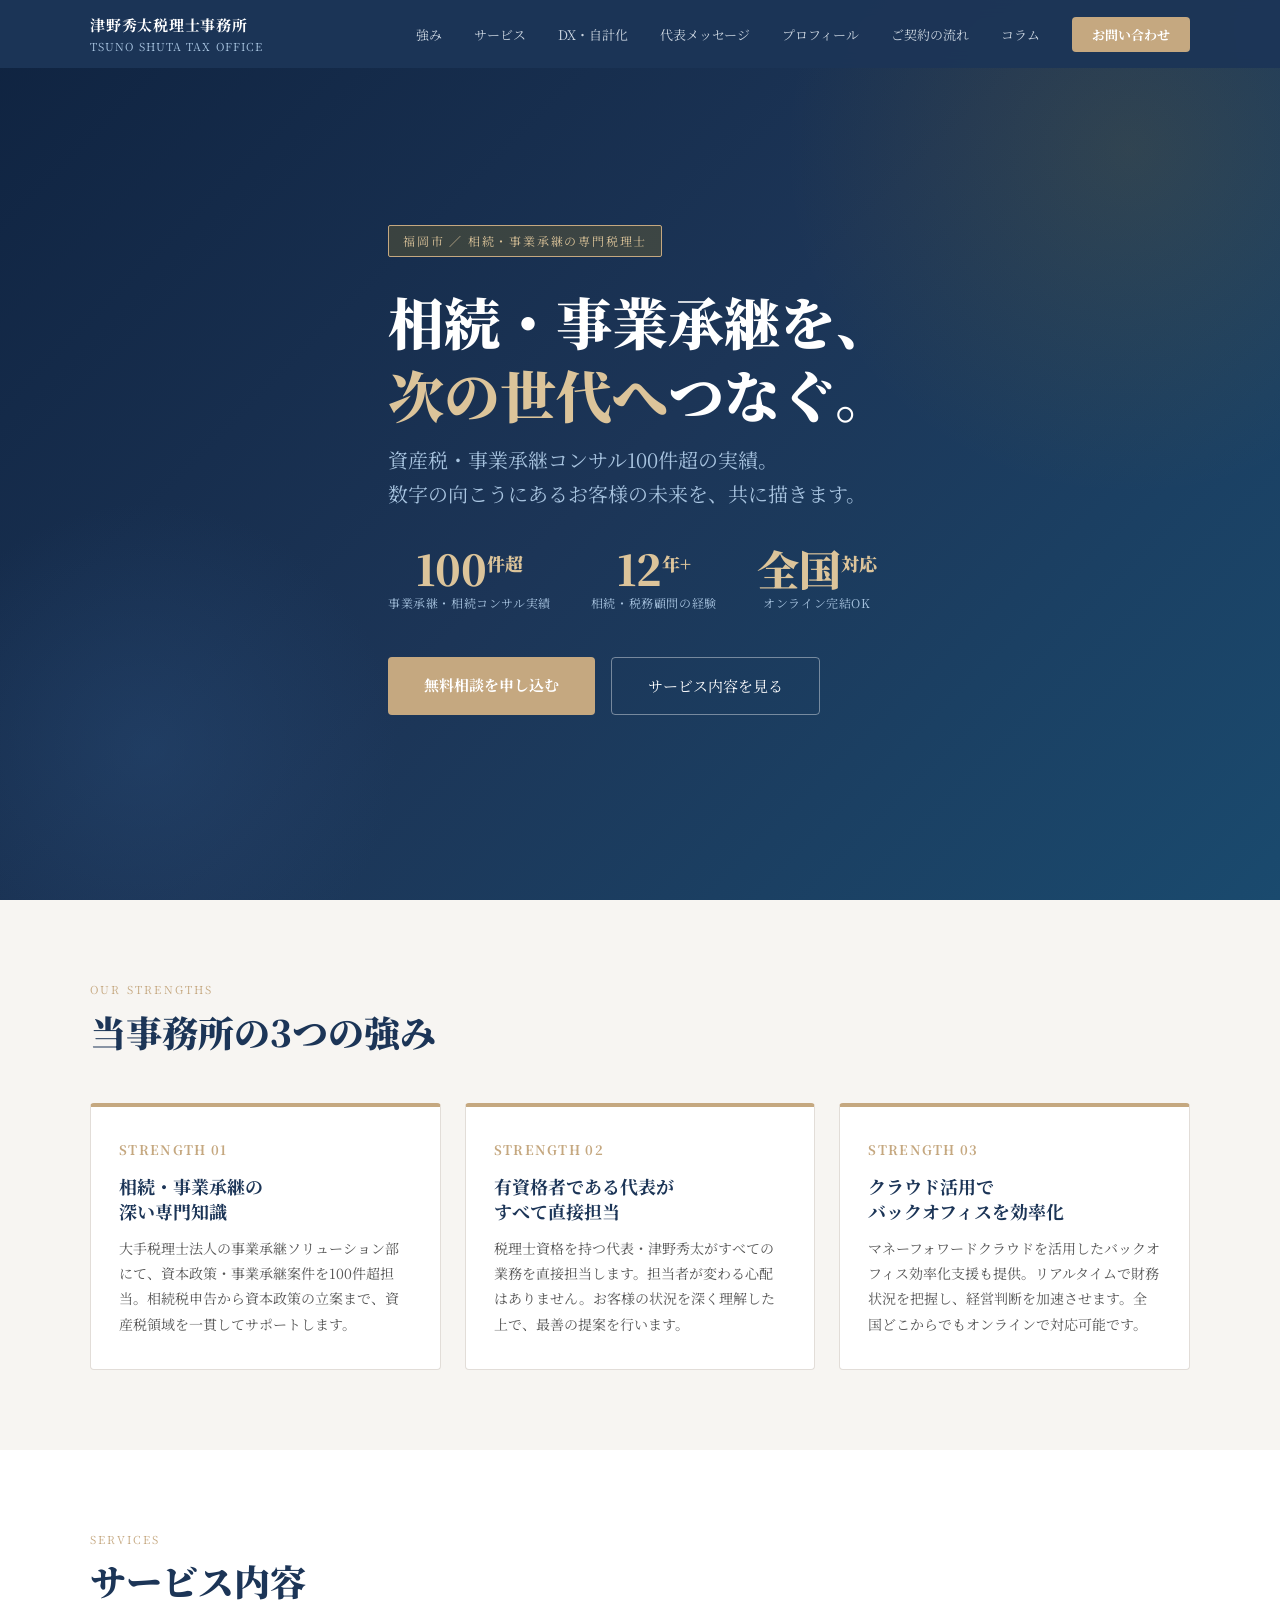
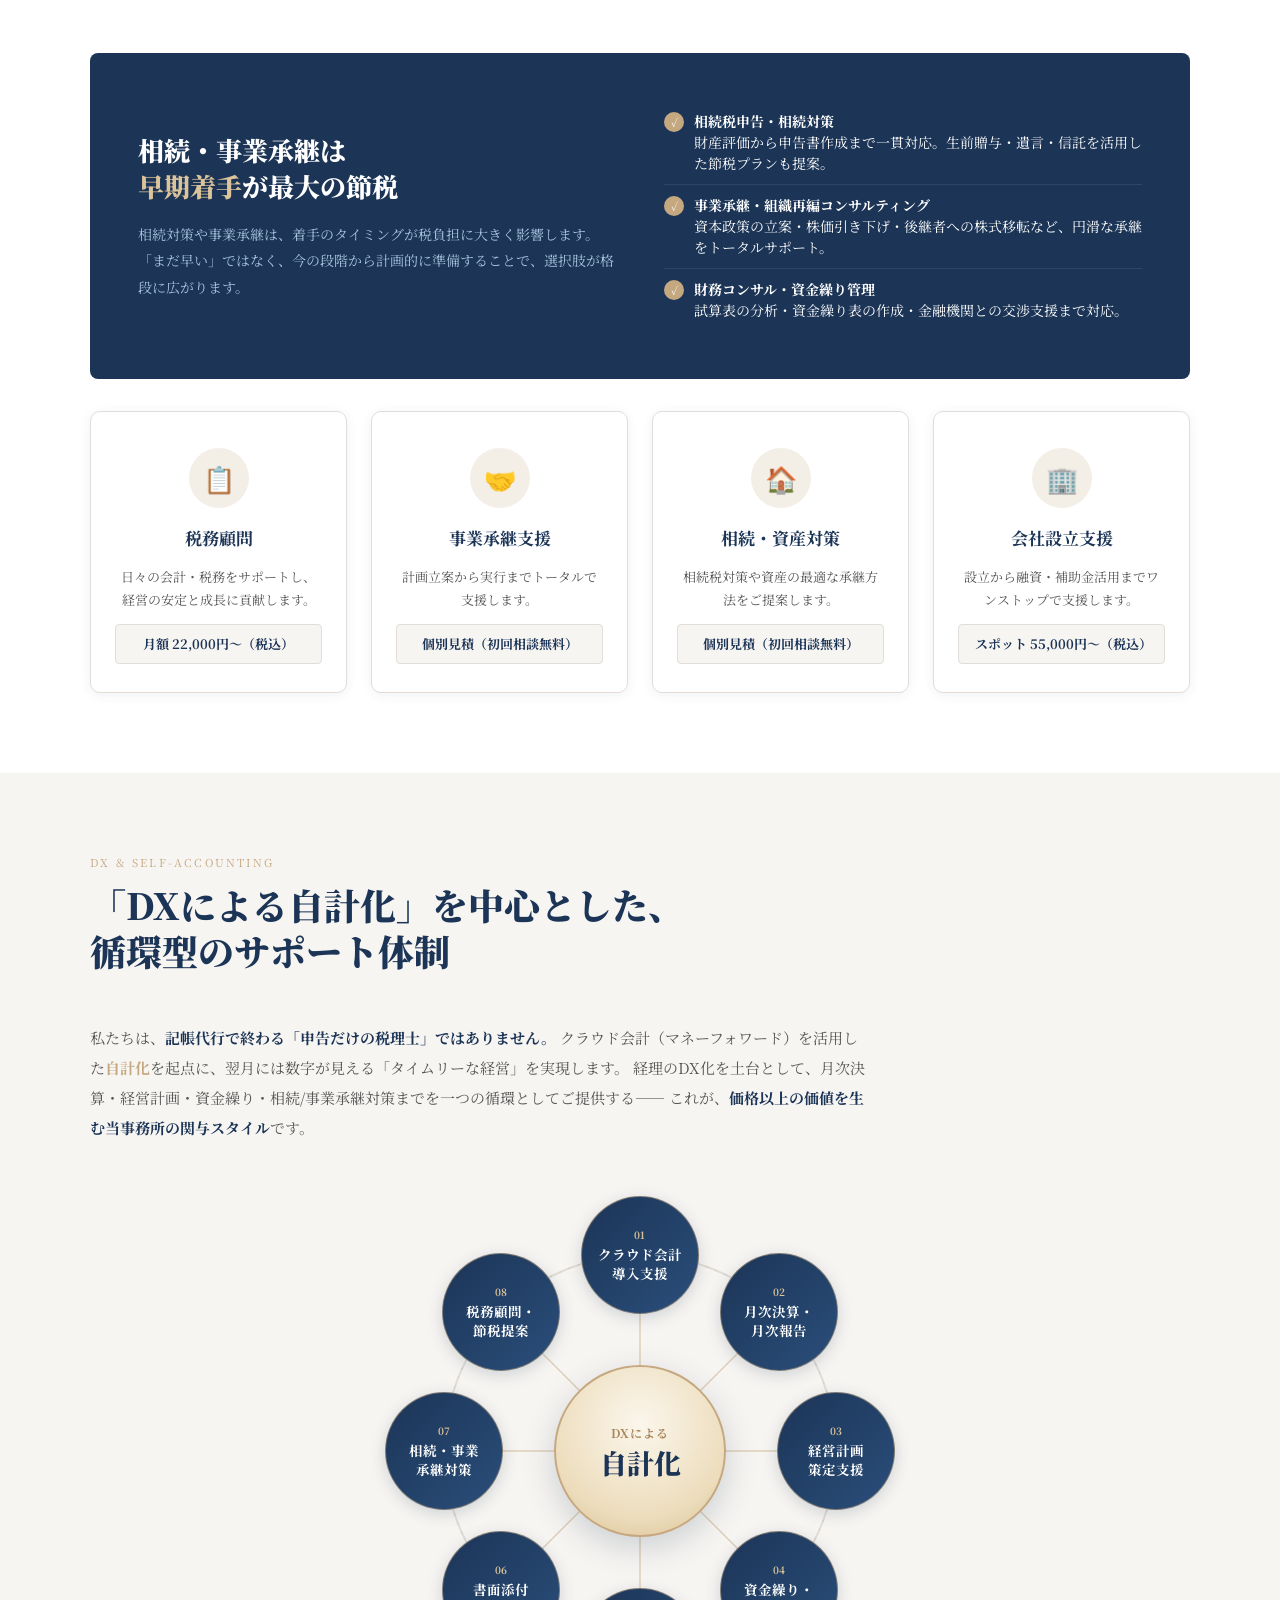
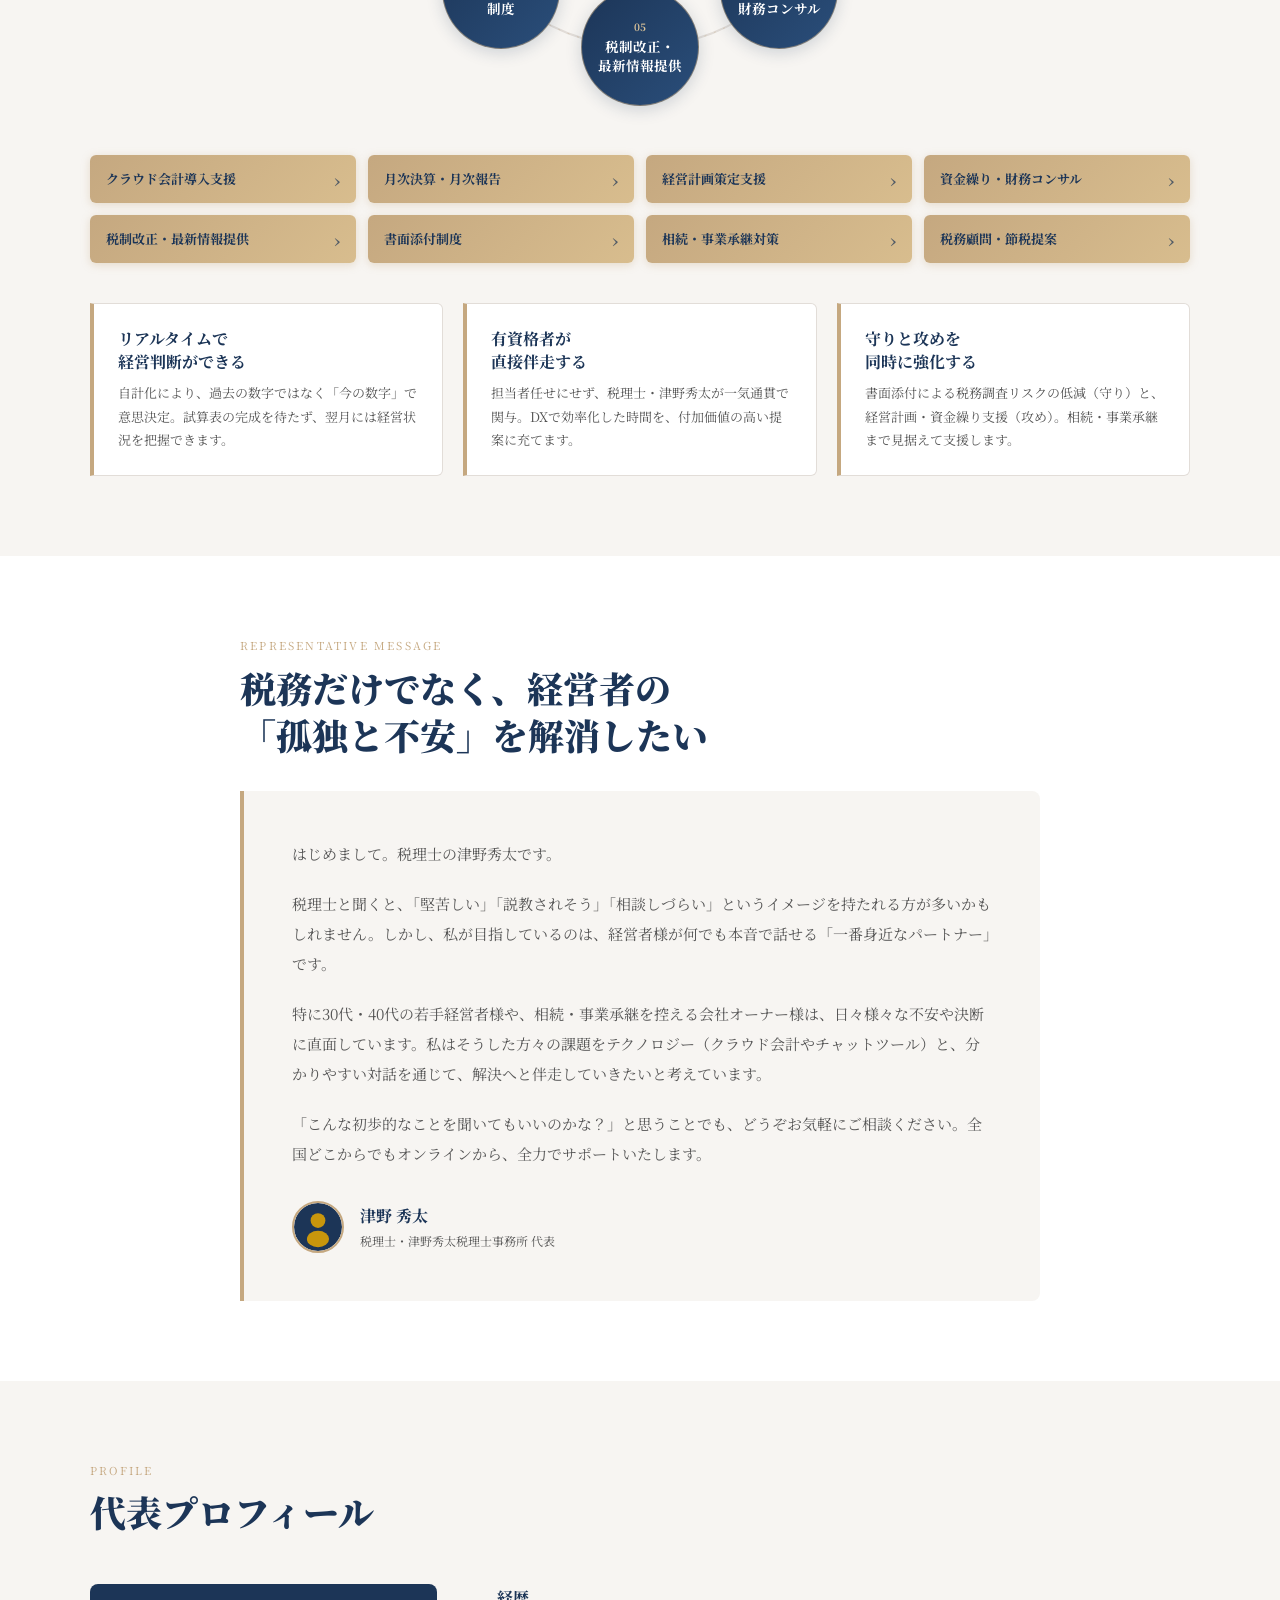
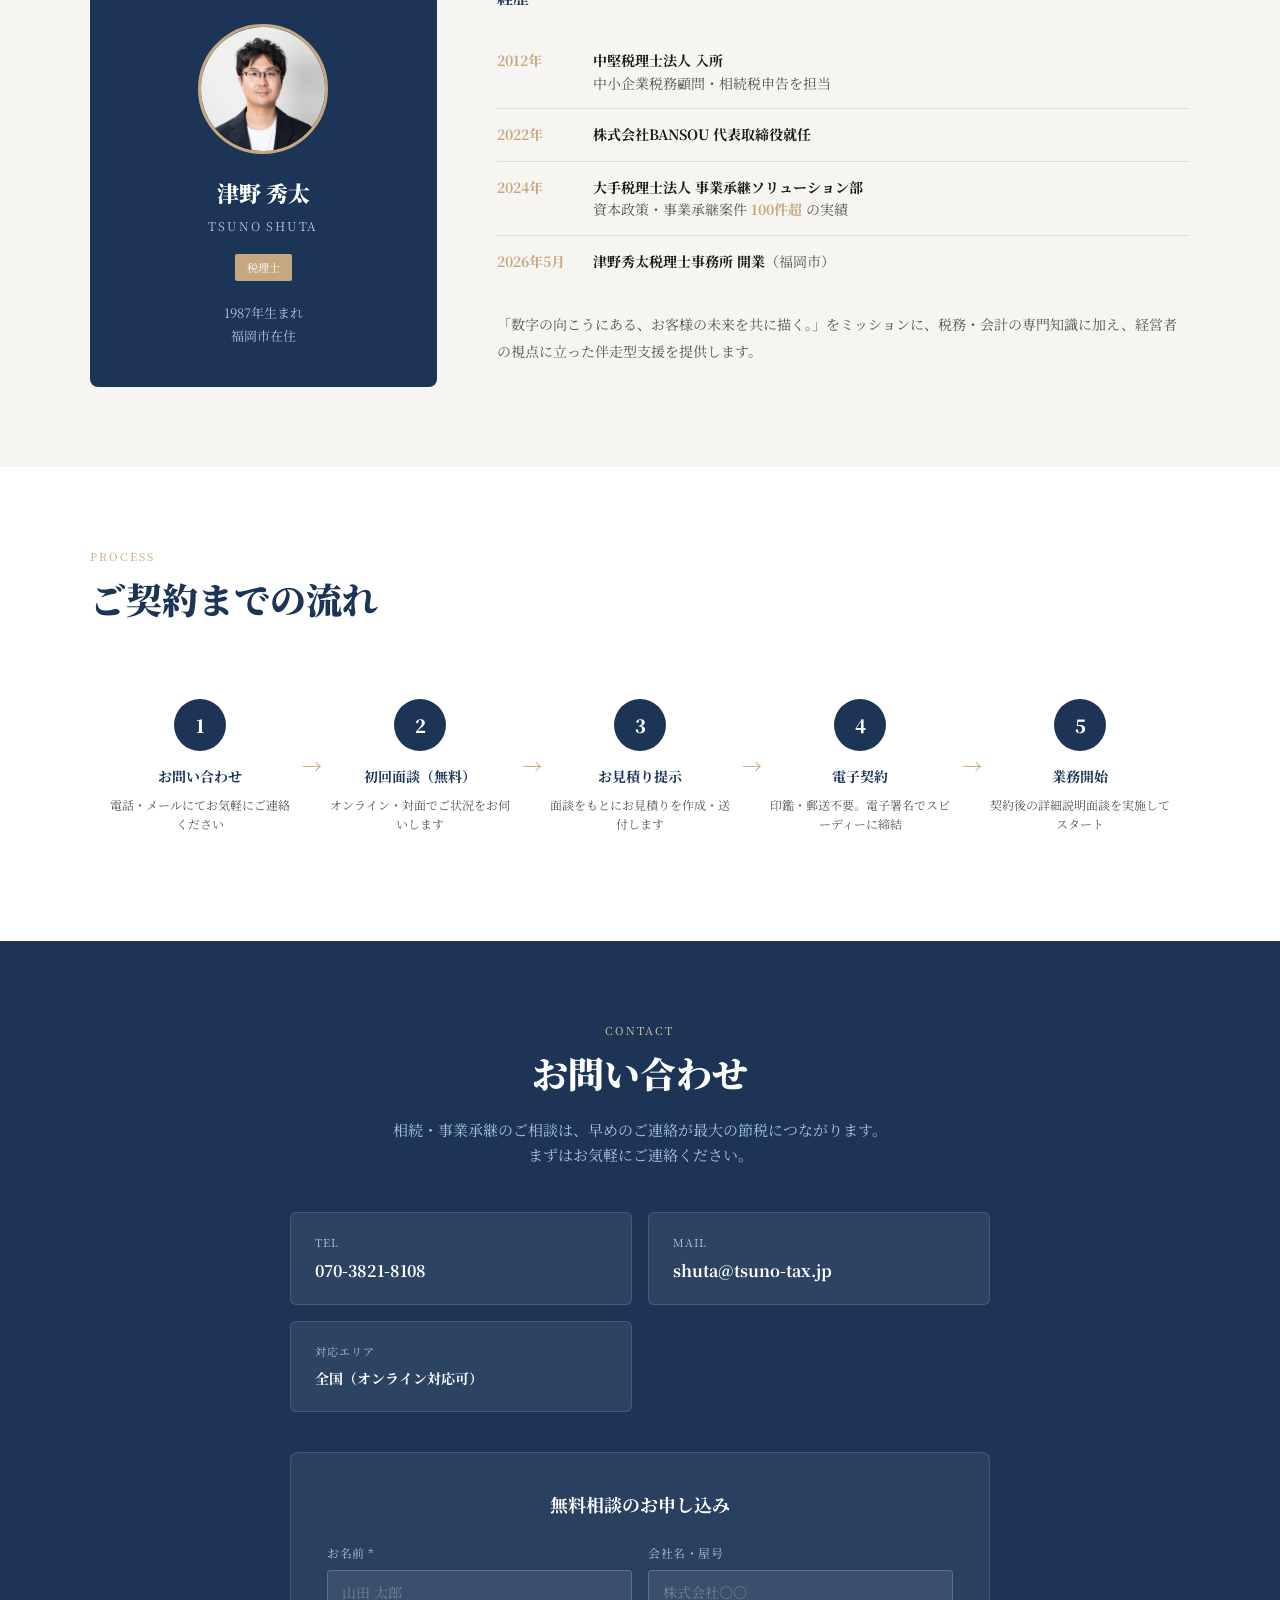
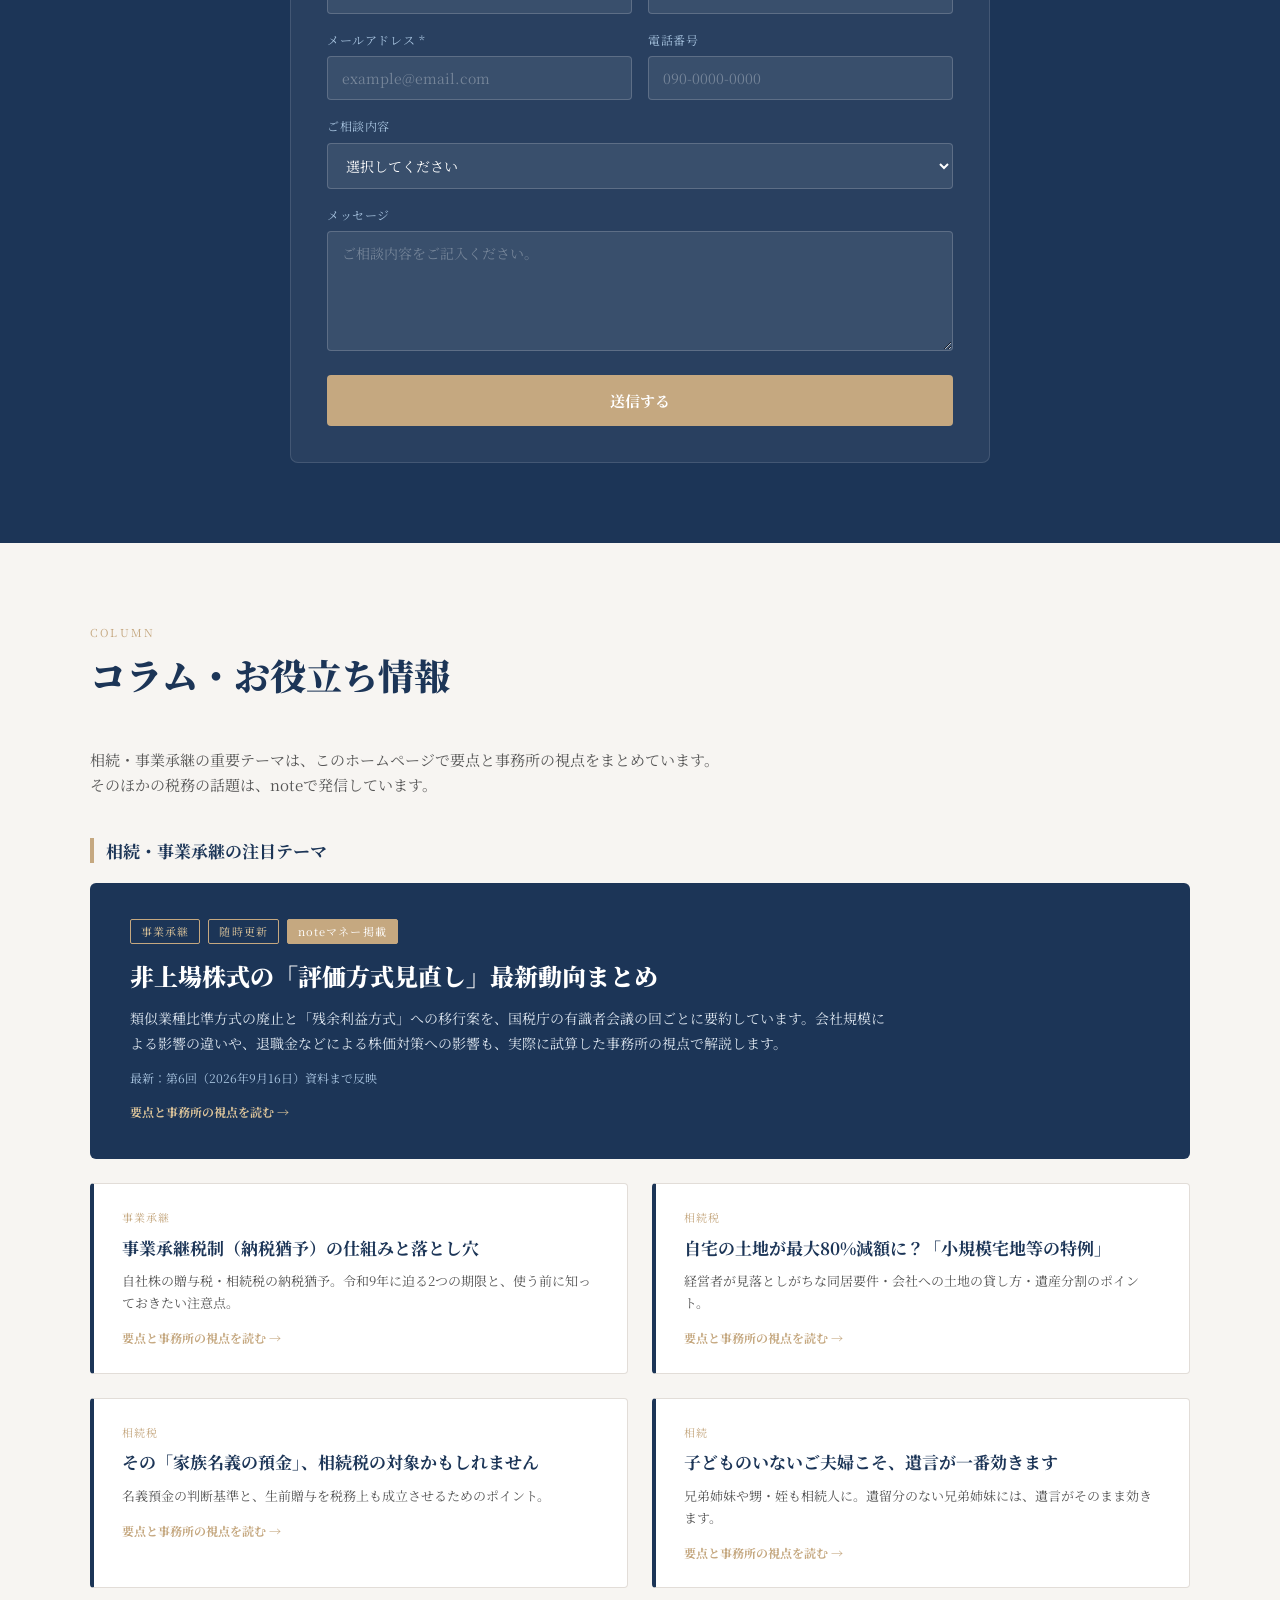
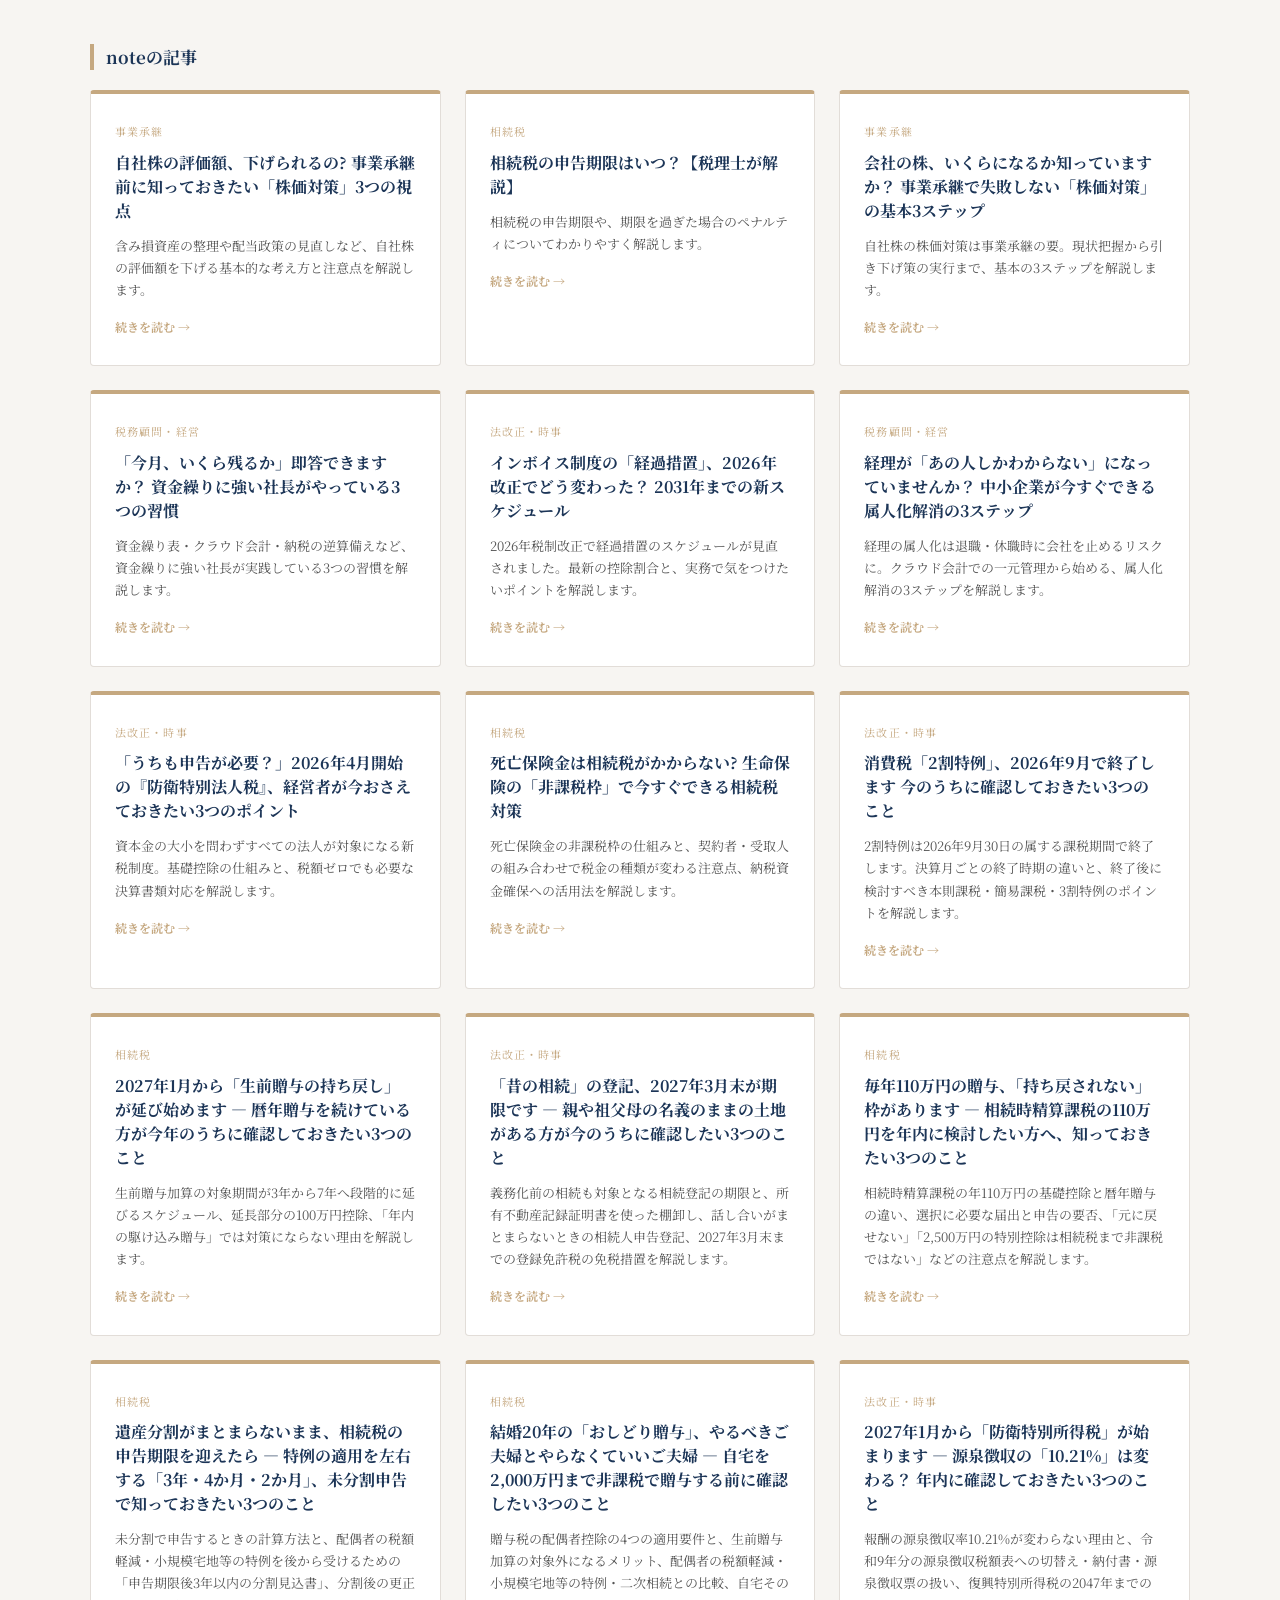
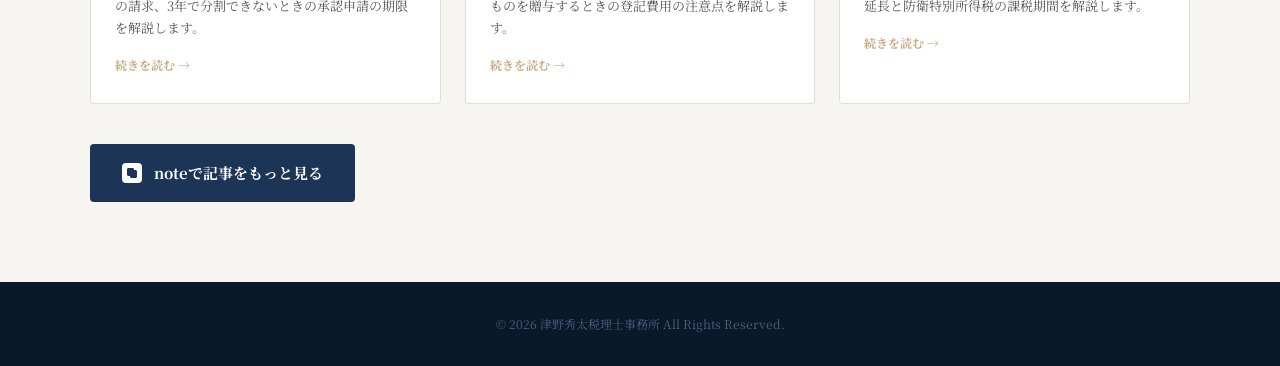
==== commit 6d20fd61: "Add files via upload" ====
--- a/index.html
+++ b/index.html
@@ -1521,6 +1521,13 @@
         <p style="font-size:13px; color:var(--text-sub); line-height:1.7;">贈与税の配偶者控除の4つの適用要件と、生前贈与加算の対象外になるメリット、配偶者の税額軽減・小規模宅地等の特例・二次相続との比較、自宅そのものを贈与するときの登記費用の注意点を解説します。</p>
         <p style="font-size:12px; color:var(--gold); margin-top:16px; font-weight:700;">続きを読む →</p>
       </a>
+      <a href="https://note.com/tsuno_tax/n/n813b2f8eaa3b" target="_blank" rel="noopener noreferrer"
+        style="display:block; background:#fff; border:1px solid var(--border); border-top:4px solid var(--gold); border-radius:4px; padding:28px 24px; text-decoration:none; transition:box-shadow 0.2s;">
+        <p style="font-size:11px; color:var(--gold); letter-spacing:0.1em; margin-bottom:10px;">法改正・時事</p>
+        <p style="font-size:16px; font-weight:700; color:var(--navy); margin-bottom:12px; line-height:1.5;">2027年1月から「防衛特別所得税」が始まります ― 源泉徴収の「10.21%」は変わる？ 年内に確認しておきたい3つのこと</p>
+        <p style="font-size:13px; color:var(--text-sub); line-height:1.7;">報酬の源泉徴収率10.21%が変わらない理由と、令和9年分の源泉徴収税額表への切替え・納付書・源泉徴収票の扱い、復興特別所得税の2047年までの延長と防衛特別所得税の課税期間を解説します。</p>
+        <p style="font-size:12px; color:var(--gold); margin-top:16px; font-weight:700;">続きを読む →</p>
+      </a>
     </div>
 
     <a href="https://note.com/tsuno_tax" target="_blank" rel="noopener noreferrer"
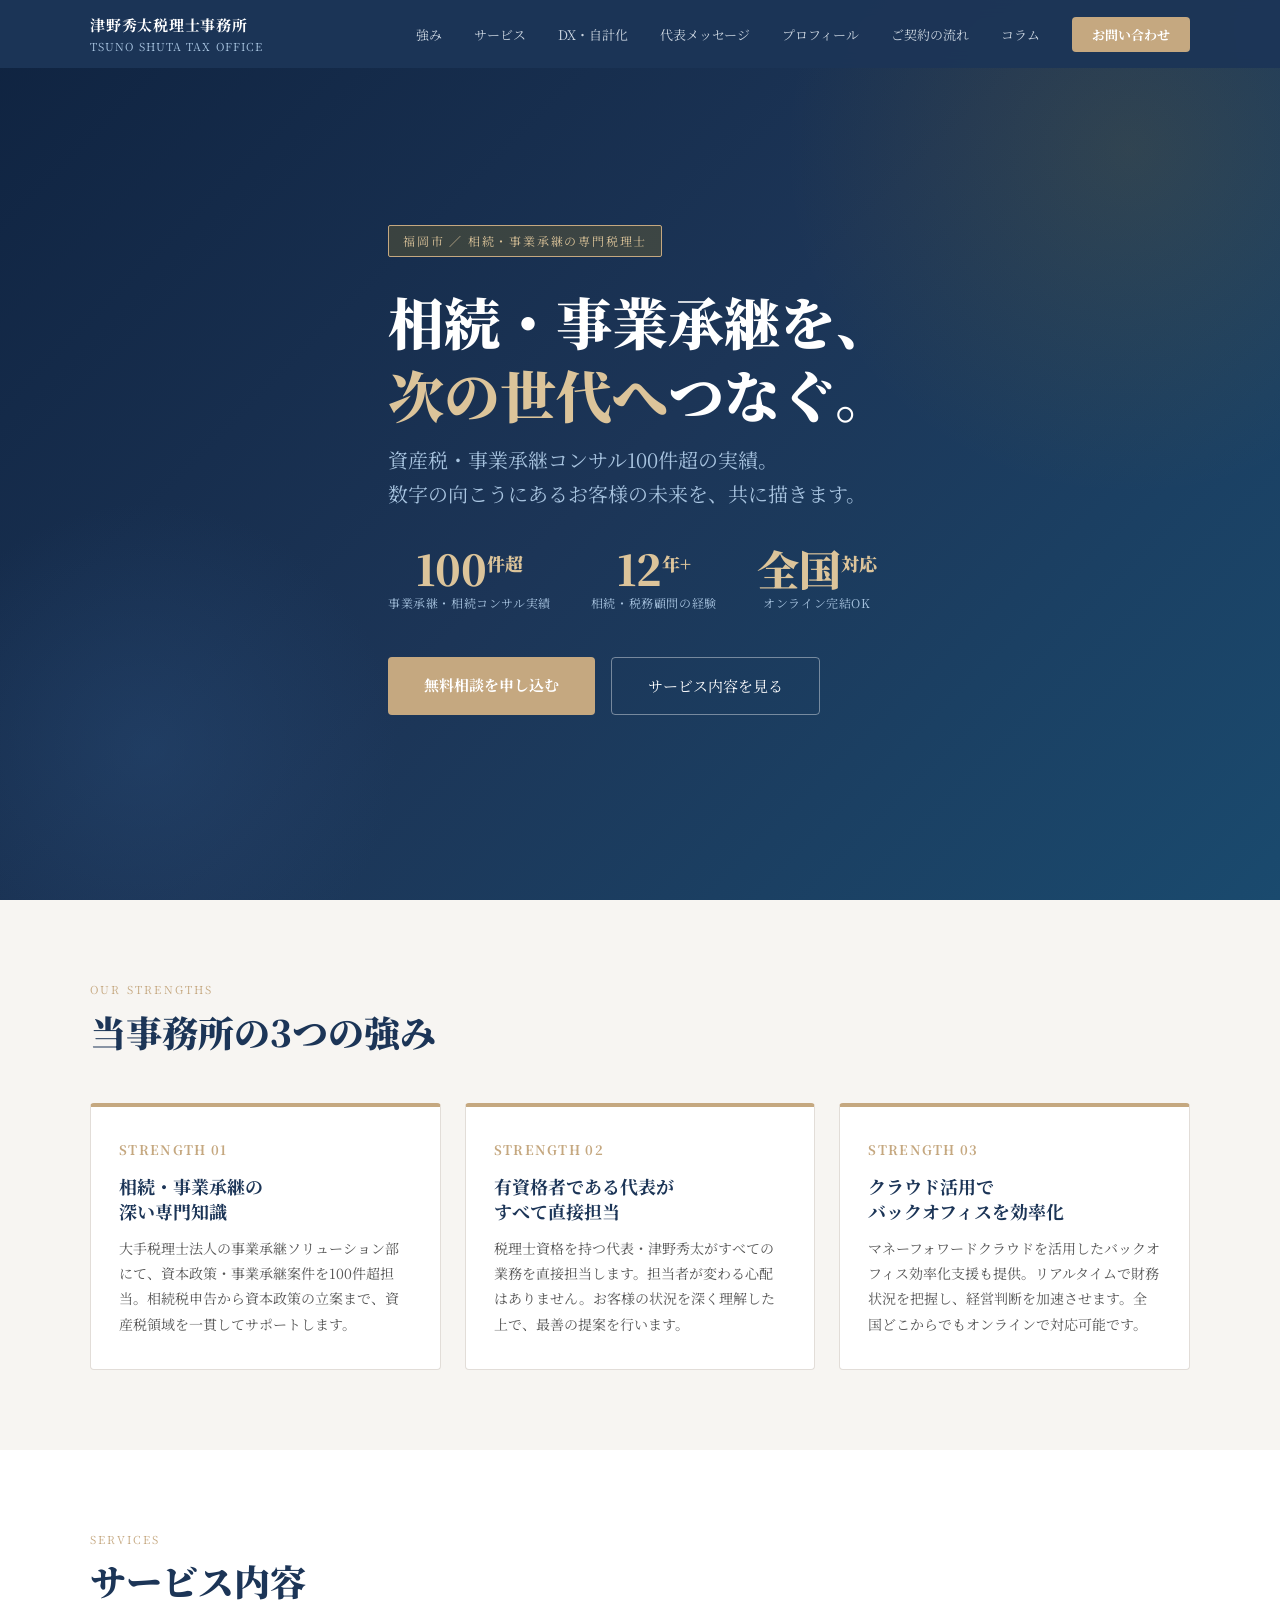
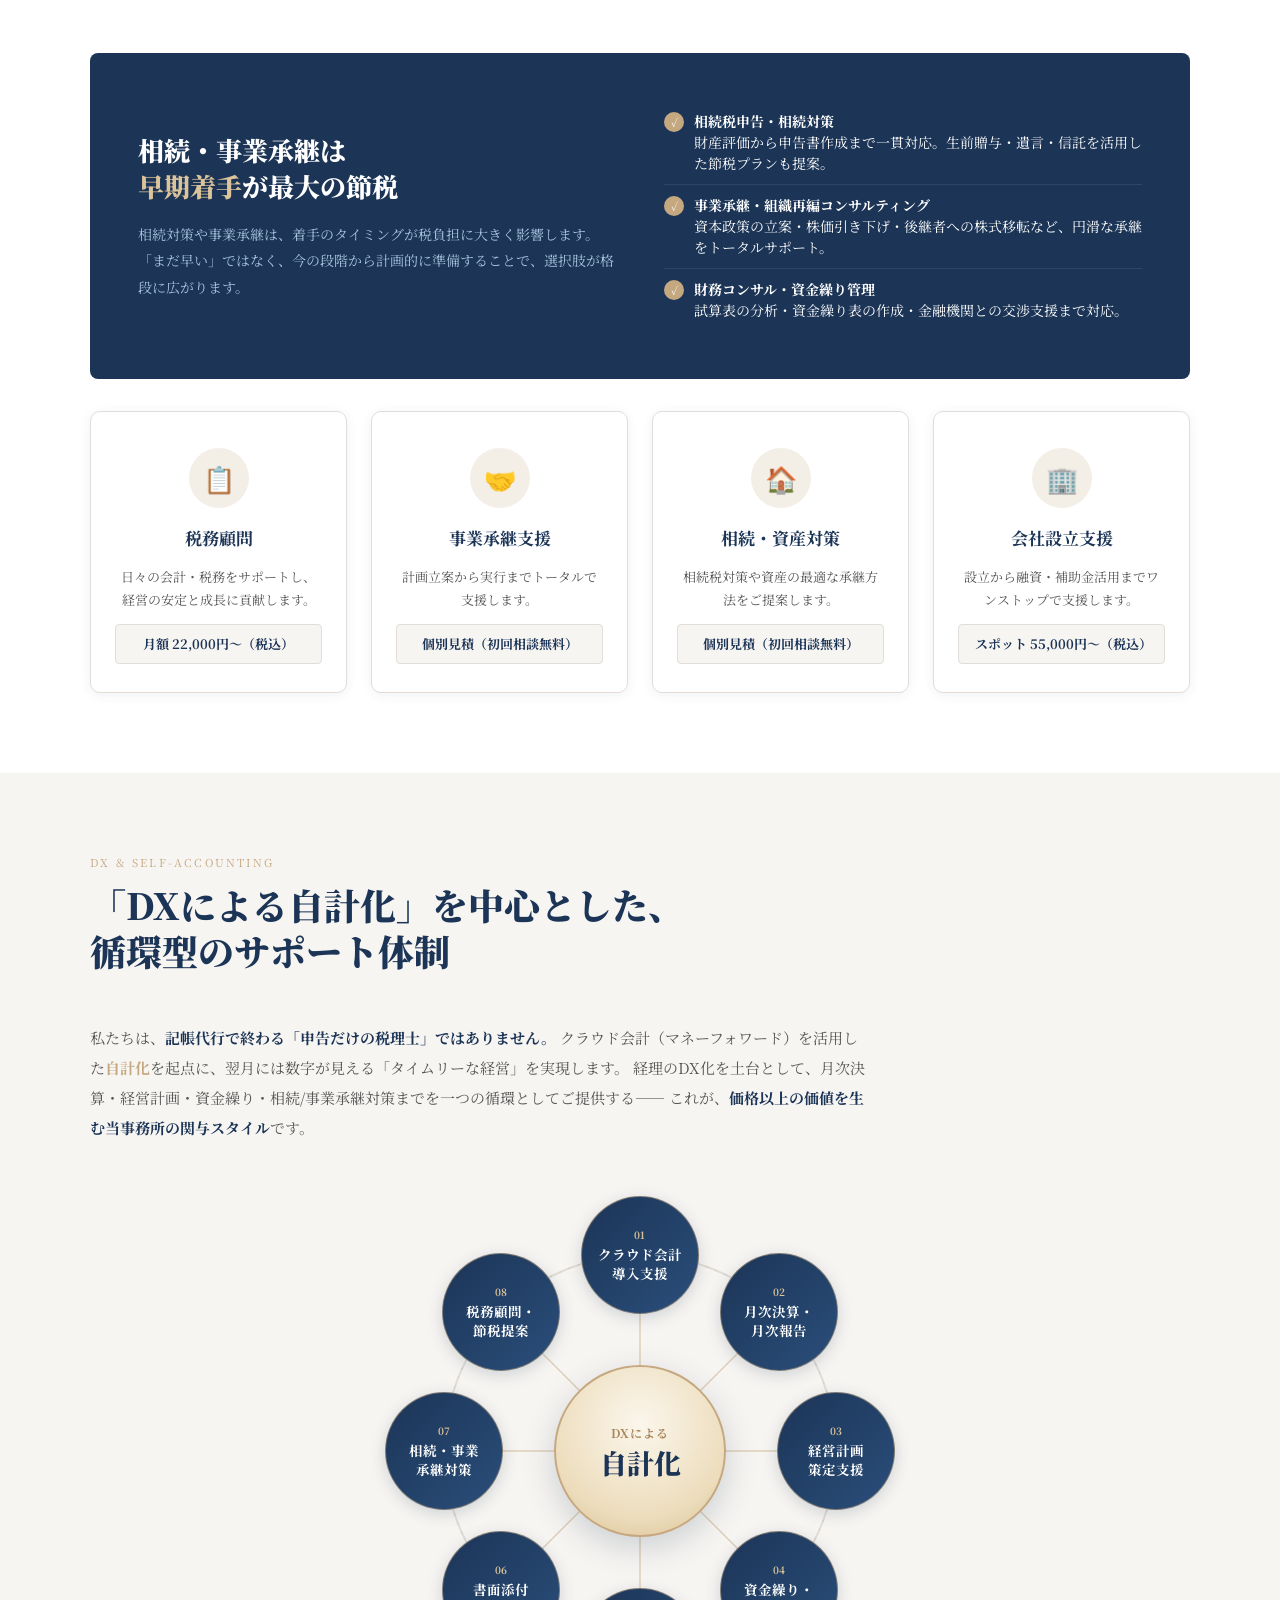
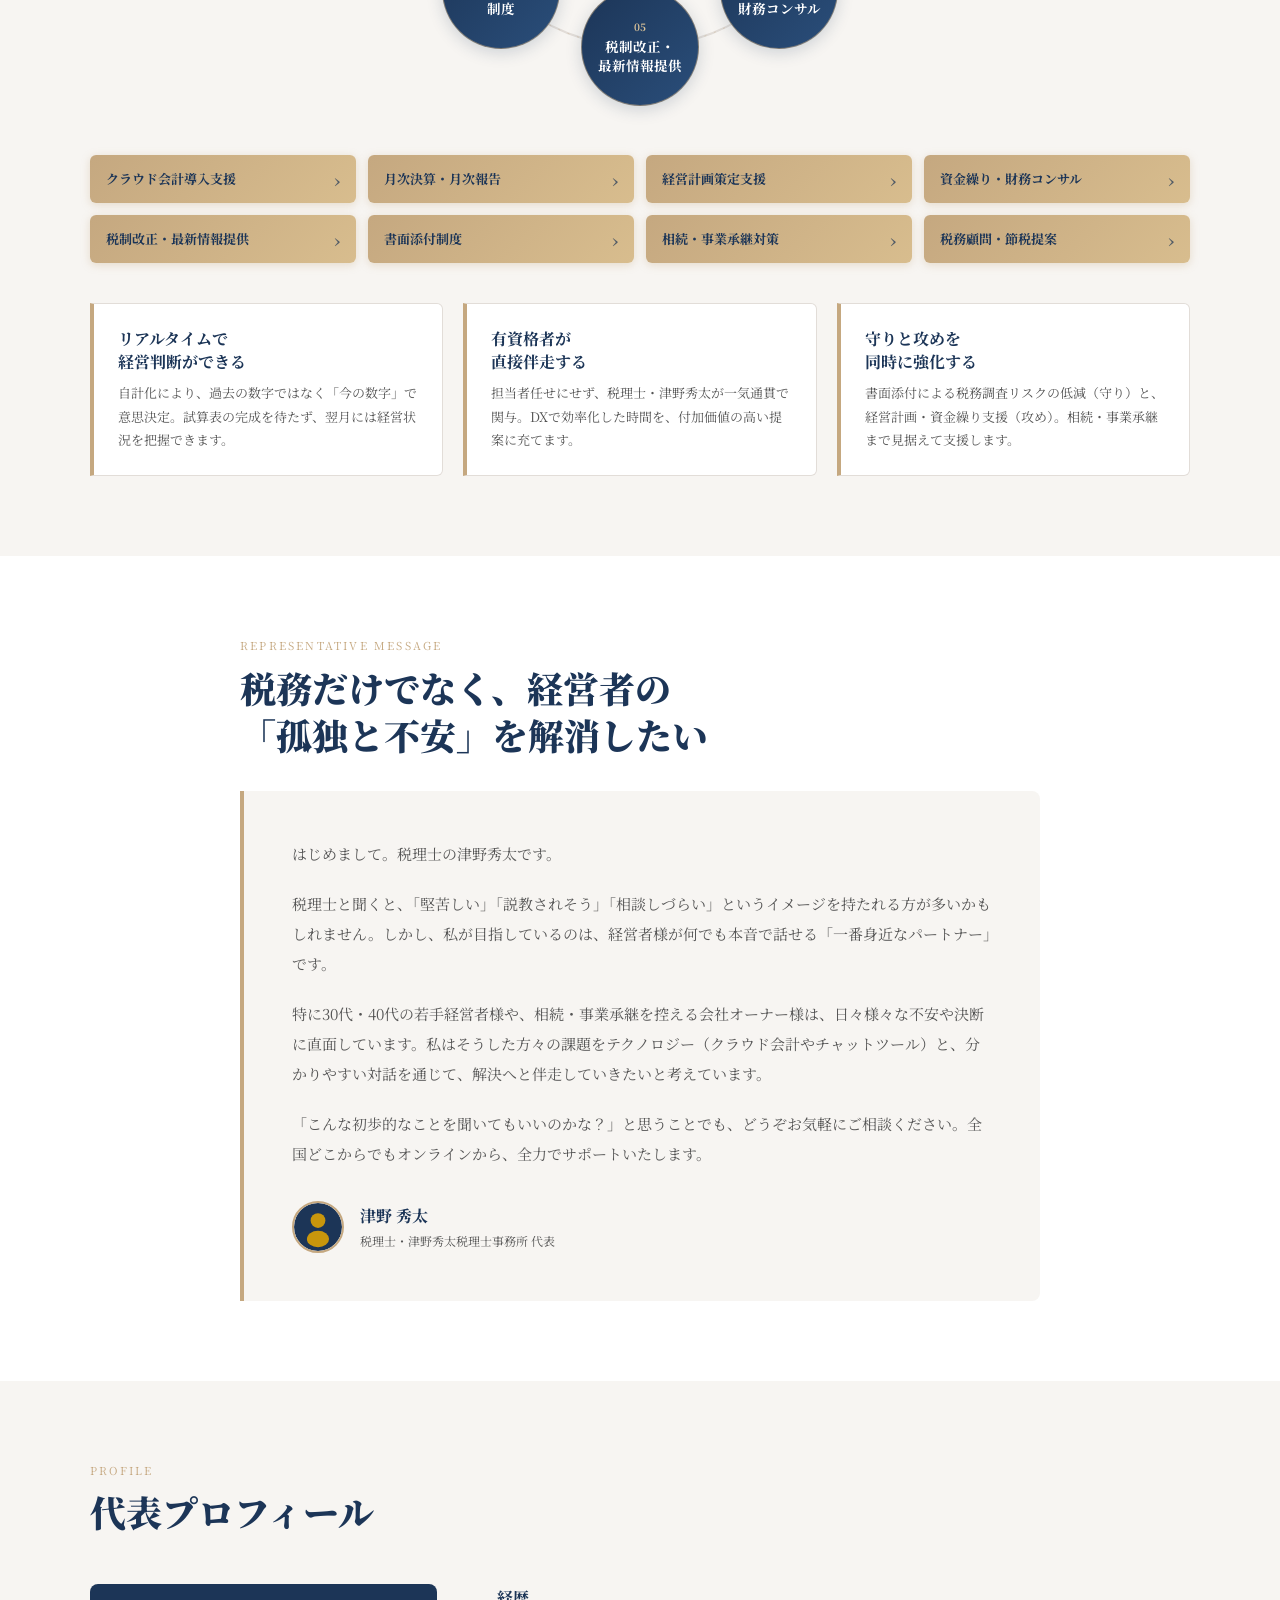
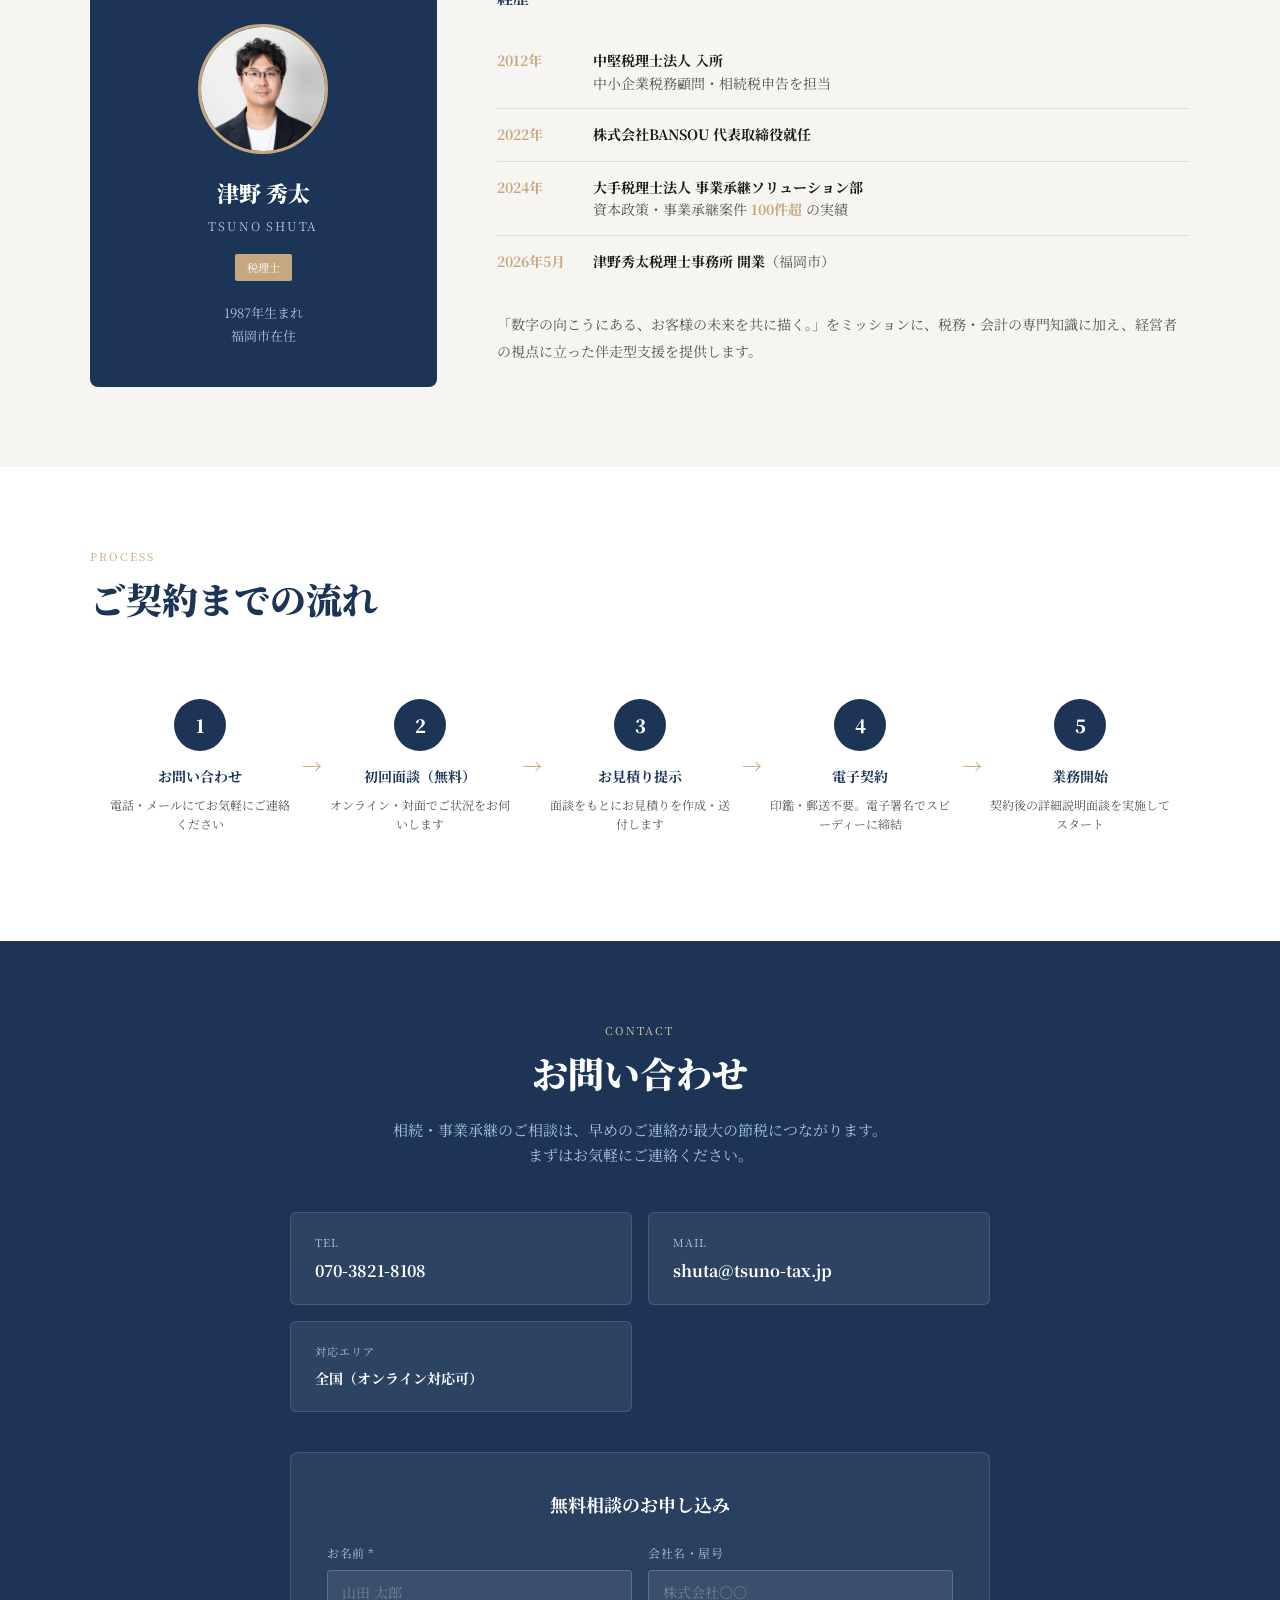
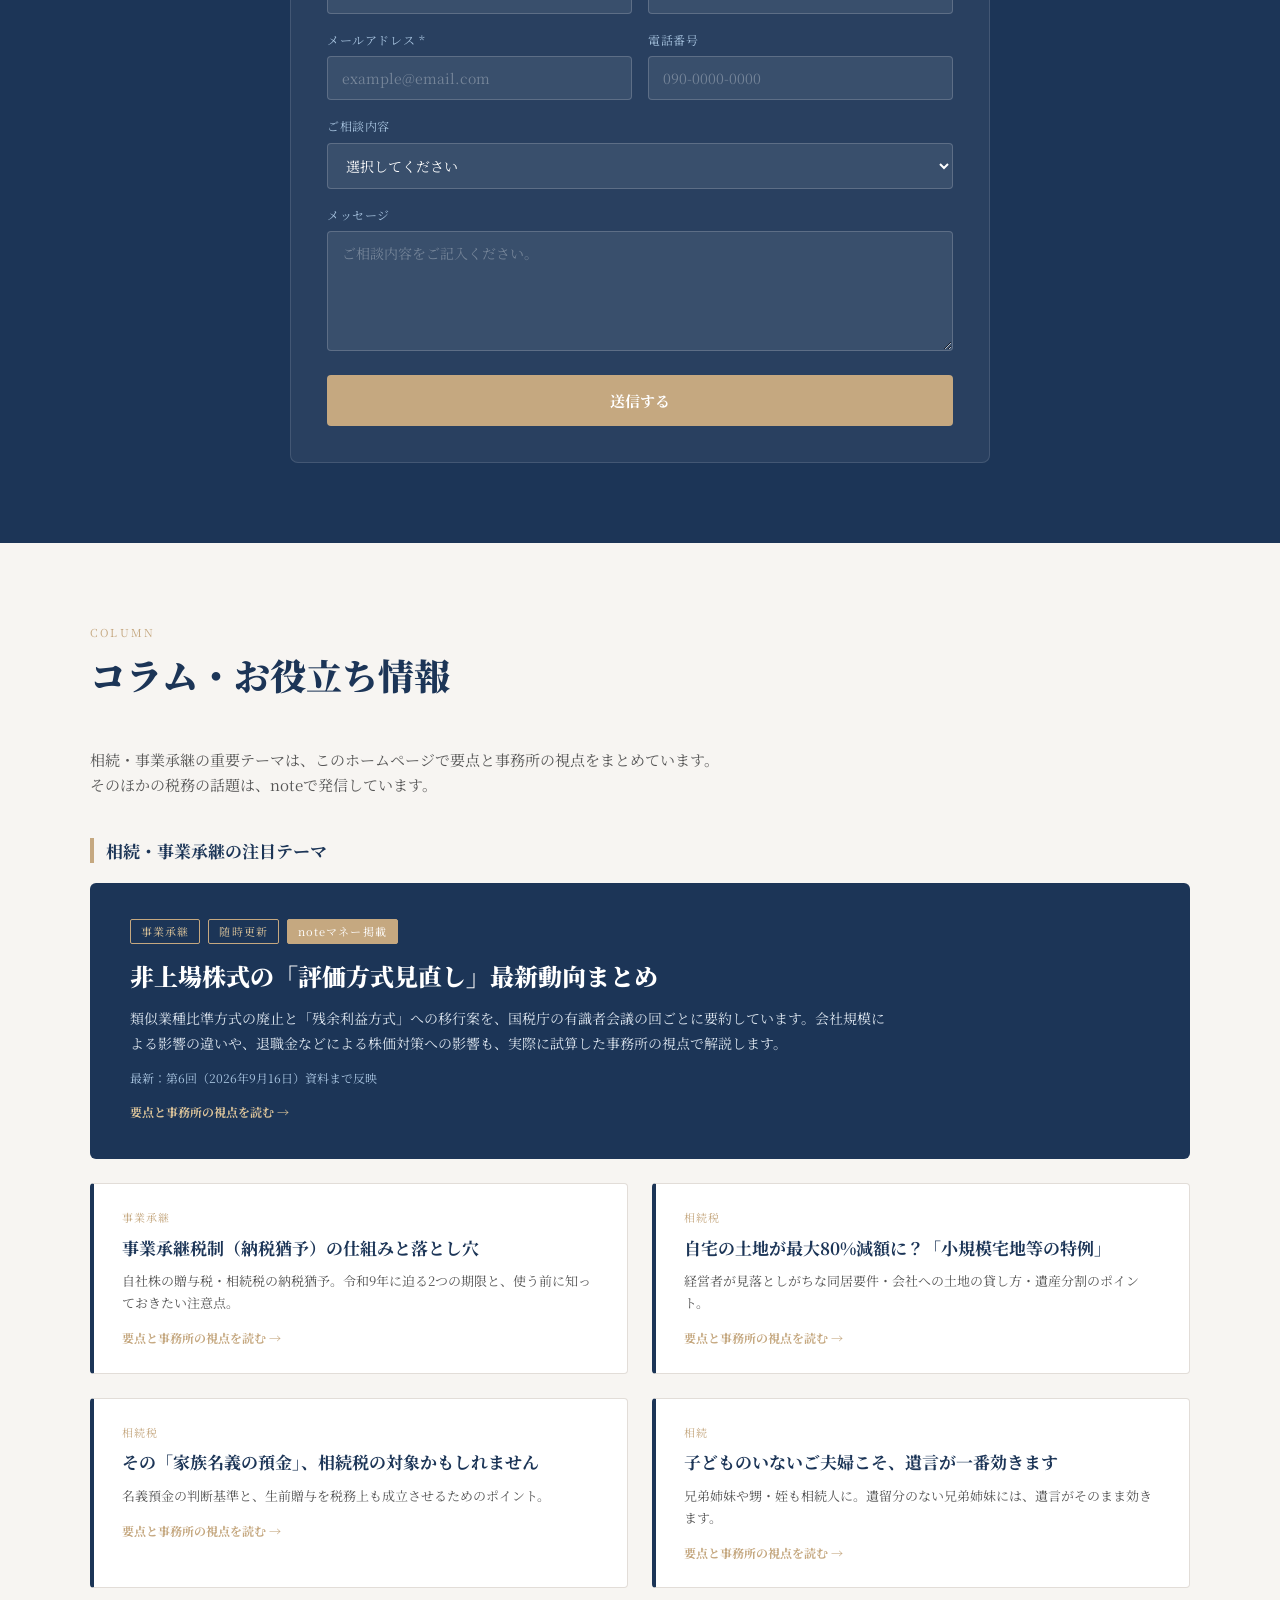
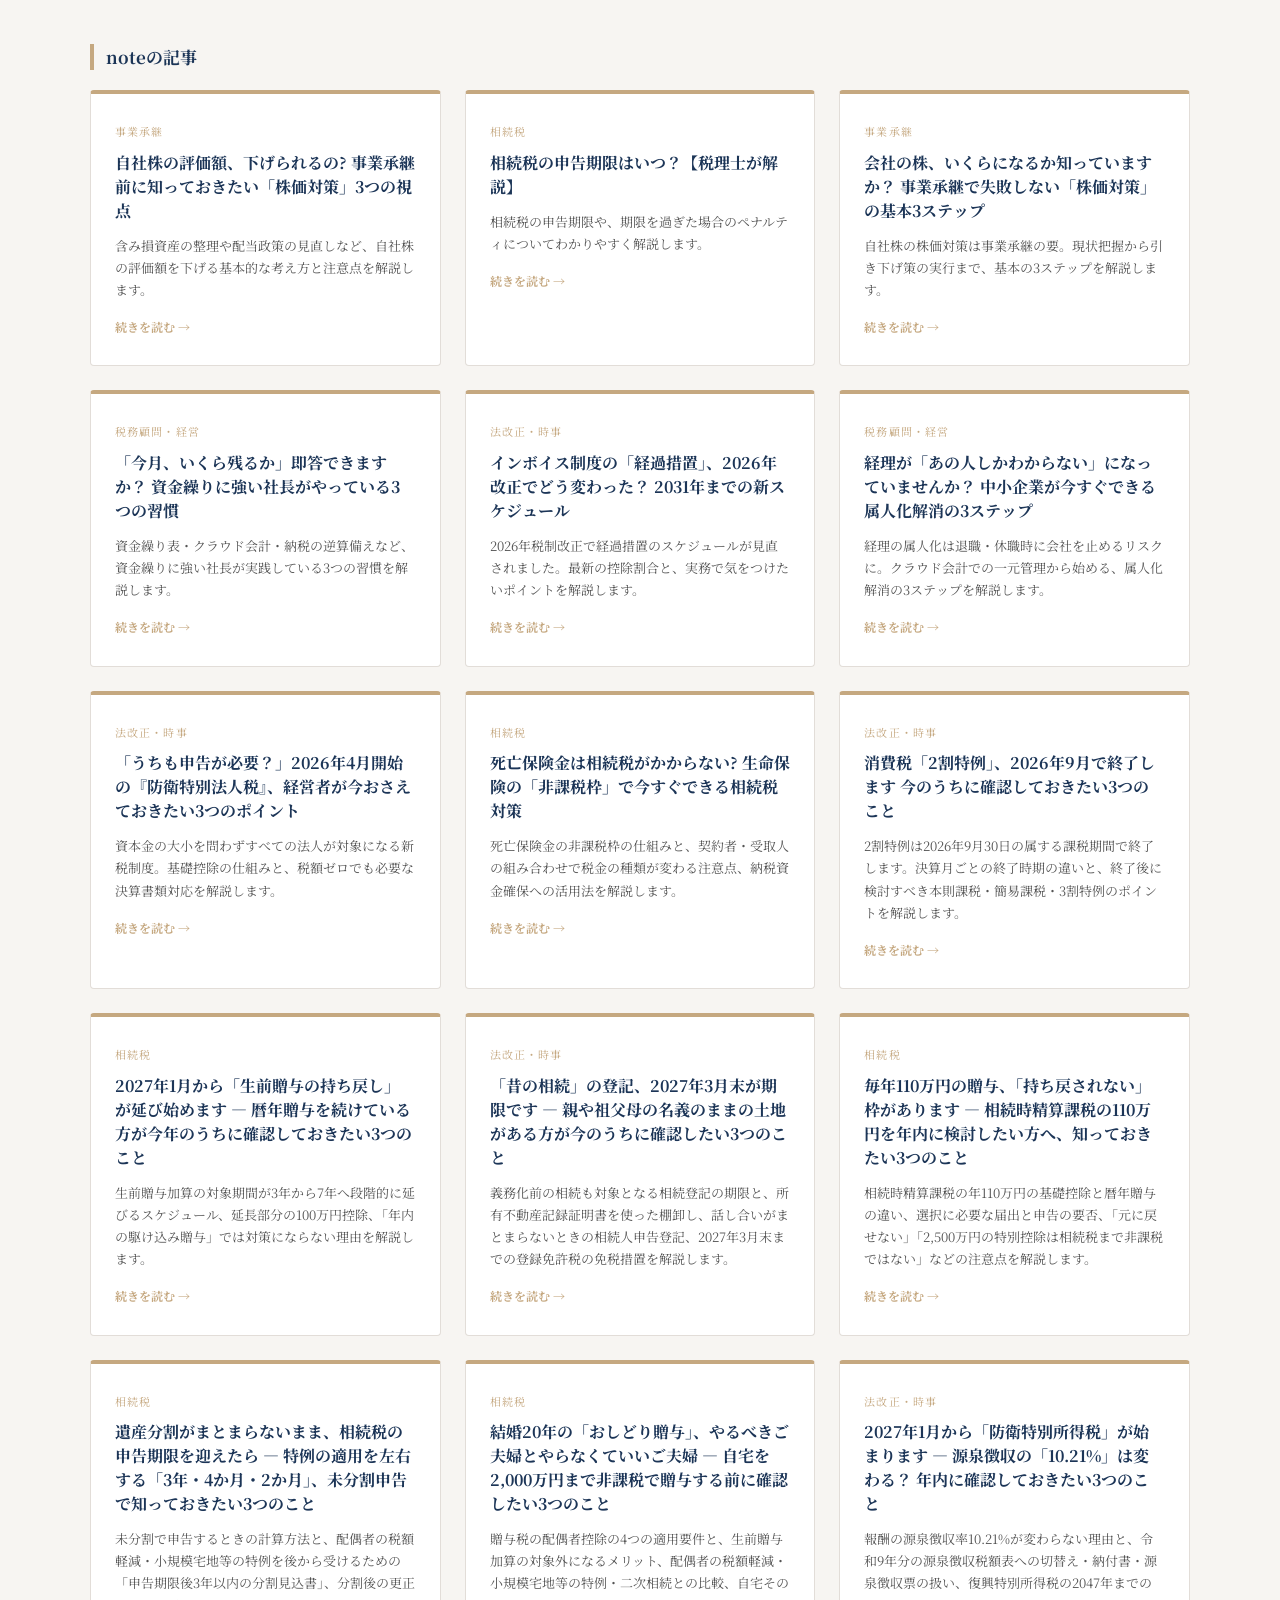
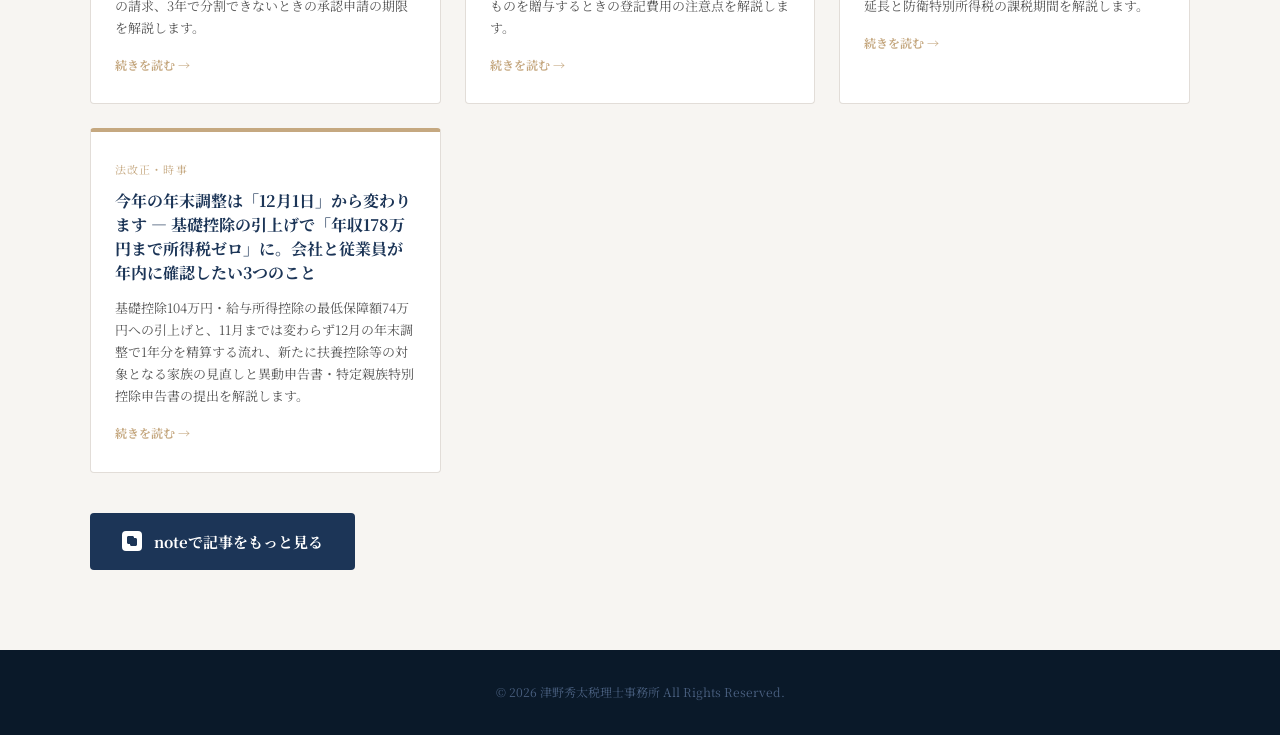
==== commit 24213046: "Add files via upload" ====
--- a/index.html
+++ b/index.html
@@ -1528,6 +1528,13 @@
         <p style="font-size:13px; color:var(--text-sub); line-height:1.7;">報酬の源泉徴収率10.21%が変わらない理由と、令和9年分の源泉徴収税額表への切替え・納付書・源泉徴収票の扱い、復興特別所得税の2047年までの延長と防衛特別所得税の課税期間を解説します。</p>
         <p style="font-size:12px; color:var(--gold); margin-top:16px; font-weight:700;">続きを読む →</p>
       </a>
+      <a href="https://note.com/tsuno_tax/n/n0f642e2eb7c6" target="_blank" rel="noopener noreferrer"
+        style="display:block; background:#fff; border:1px solid var(--border); border-top:4px solid var(--gold); border-radius:4px; padding:28px 24px; text-decoration:none; transition:box-shadow 0.2s;">
+        <p style="font-size:11px; color:var(--gold); letter-spacing:0.1em; margin-bottom:10px;">法改正・時事</p>
+        <p style="font-size:16px; font-weight:700; color:var(--navy); margin-bottom:12px; line-height:1.5;">今年の年末調整は「12月1日」から変わります ― 基礎控除の引上げで「年収178万円まで所得税ゼロ」に。会社と従業員が年内に確認したい3つのこと</p>
+        <p style="font-size:13px; color:var(--text-sub); line-height:1.7;">基礎控除104万円・給与所得控除の最低保障額74万円への引上げと、11月までは変わらず12月の年末調整で1年分を精算する流れ、新たに扶養控除等の対象となる家族の見直しと異動申告書・特定親族特別控除申告書の提出を解説します。</p>
+        <p style="font-size:12px; color:var(--gold); margin-top:16px; font-weight:700;">続きを読む →</p>
+      </a>
     </div>
 
     <a href="https://note.com/tsuno_tax" target="_blank" rel="noopener noreferrer"
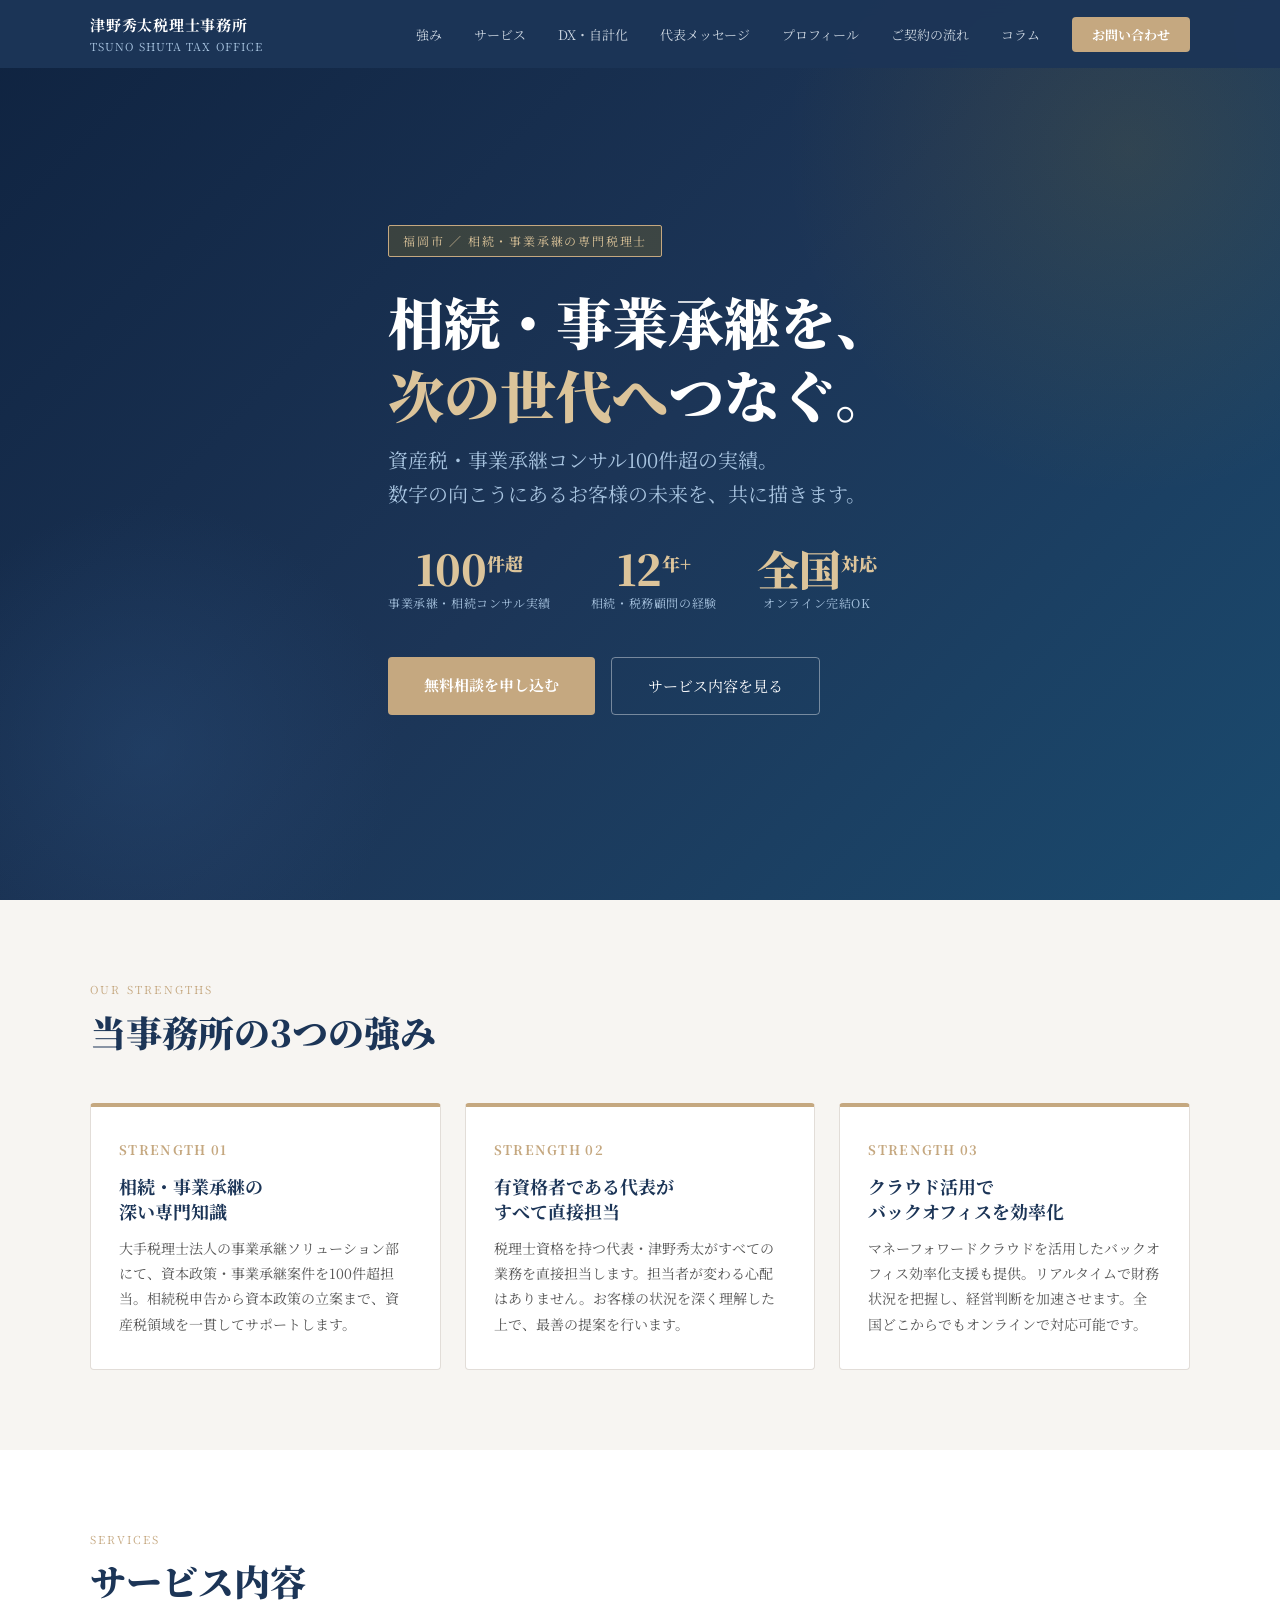
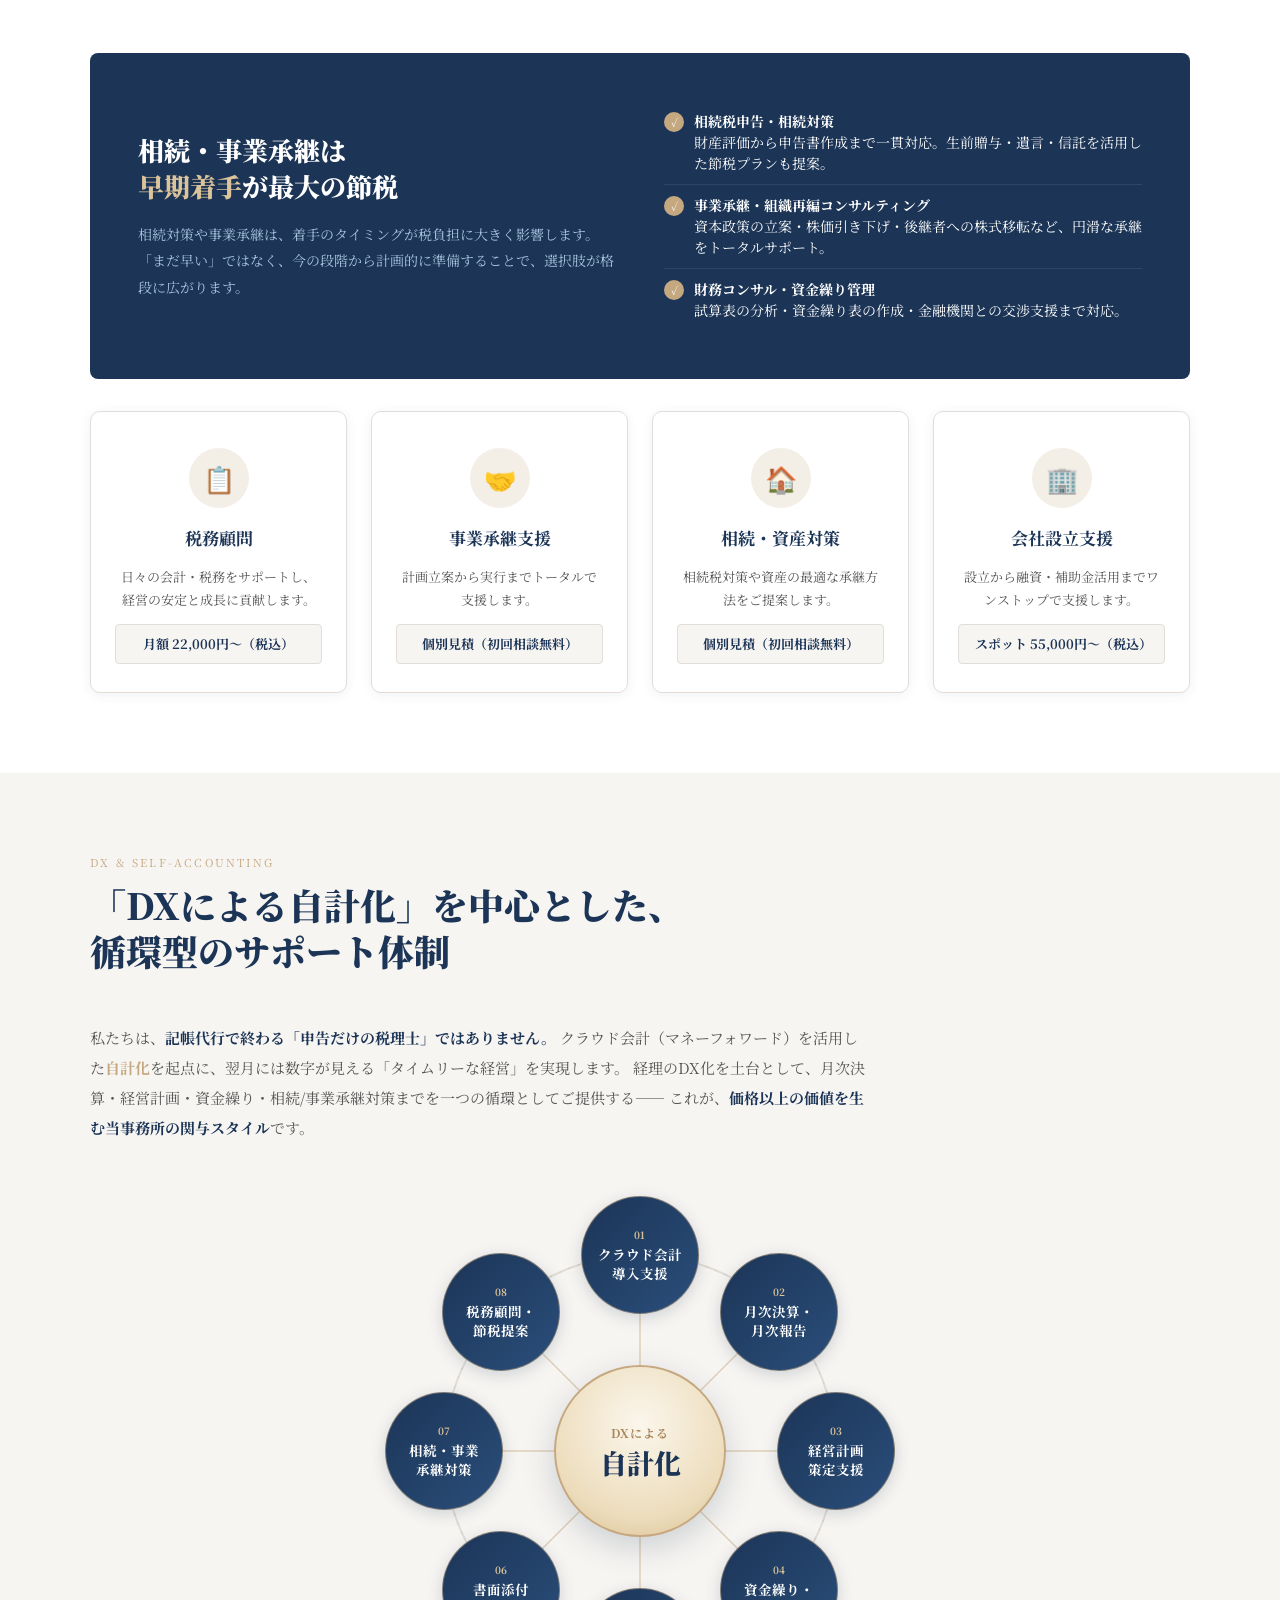
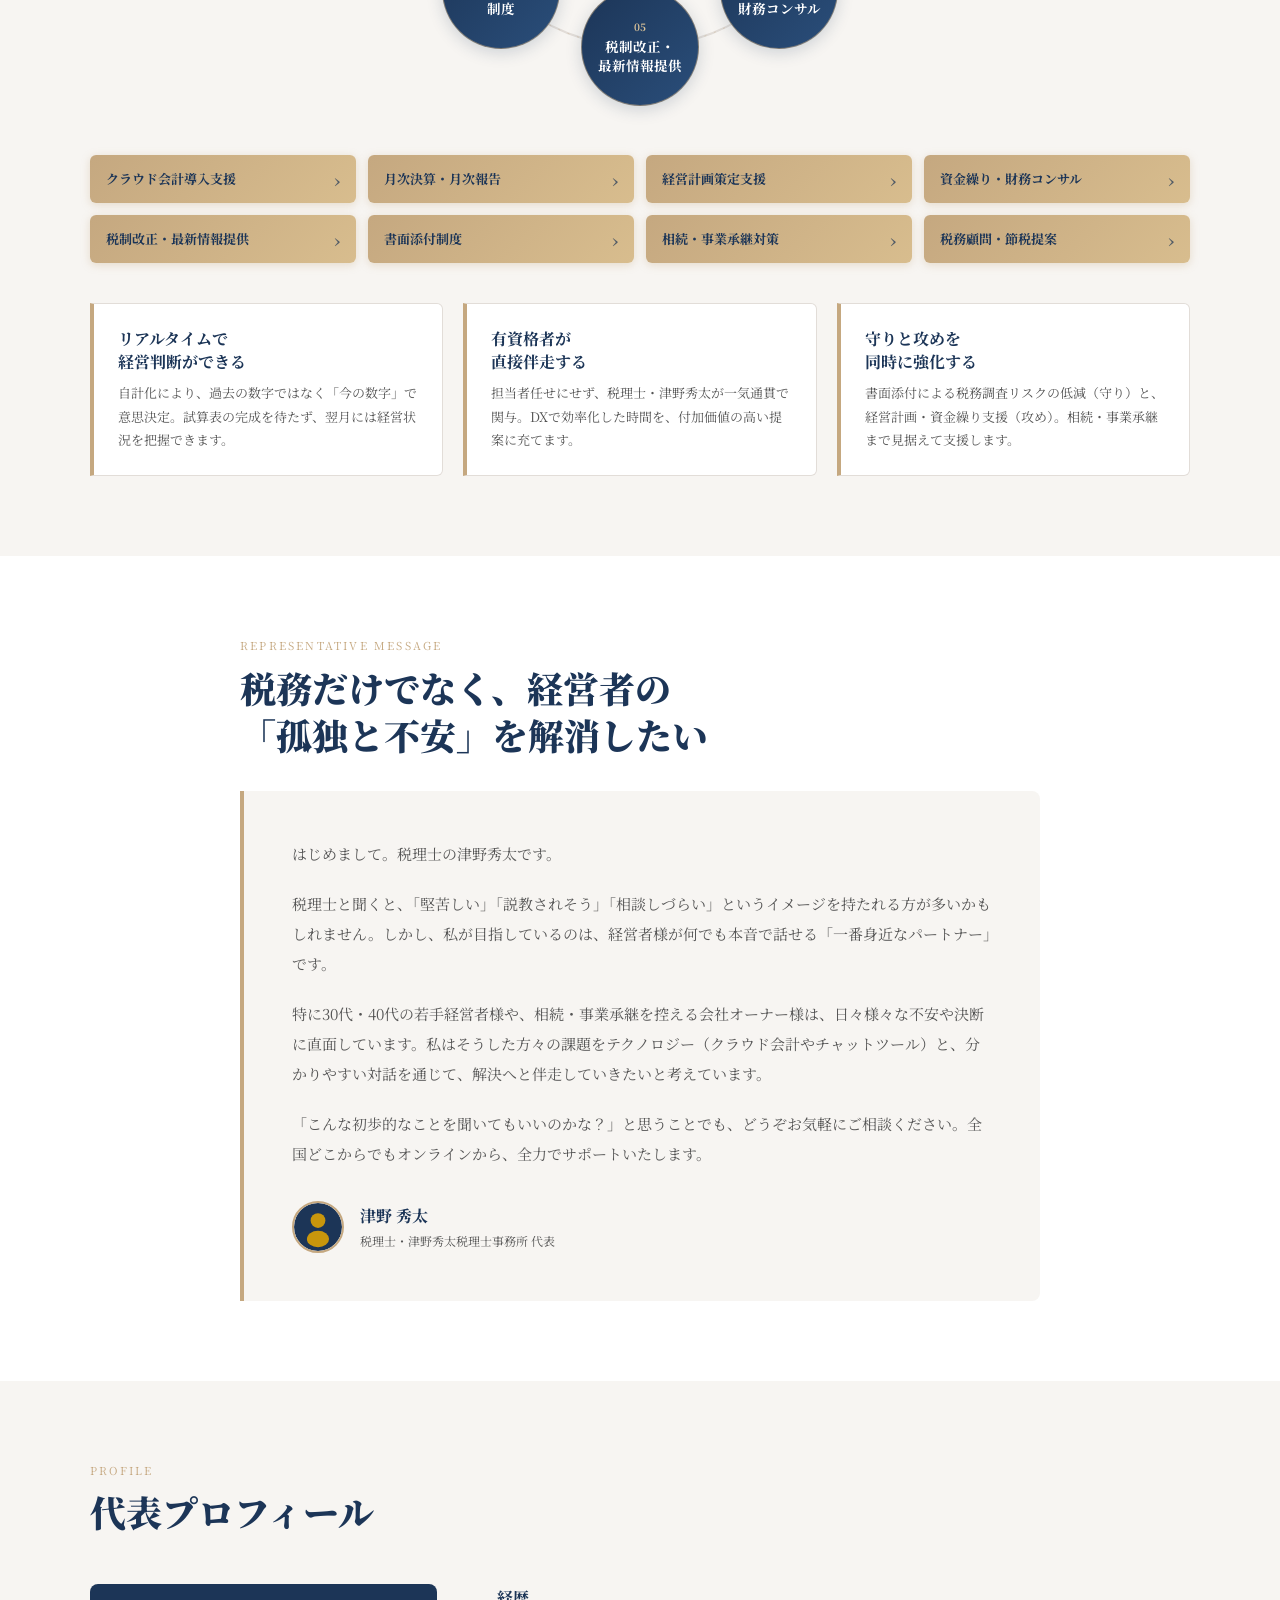
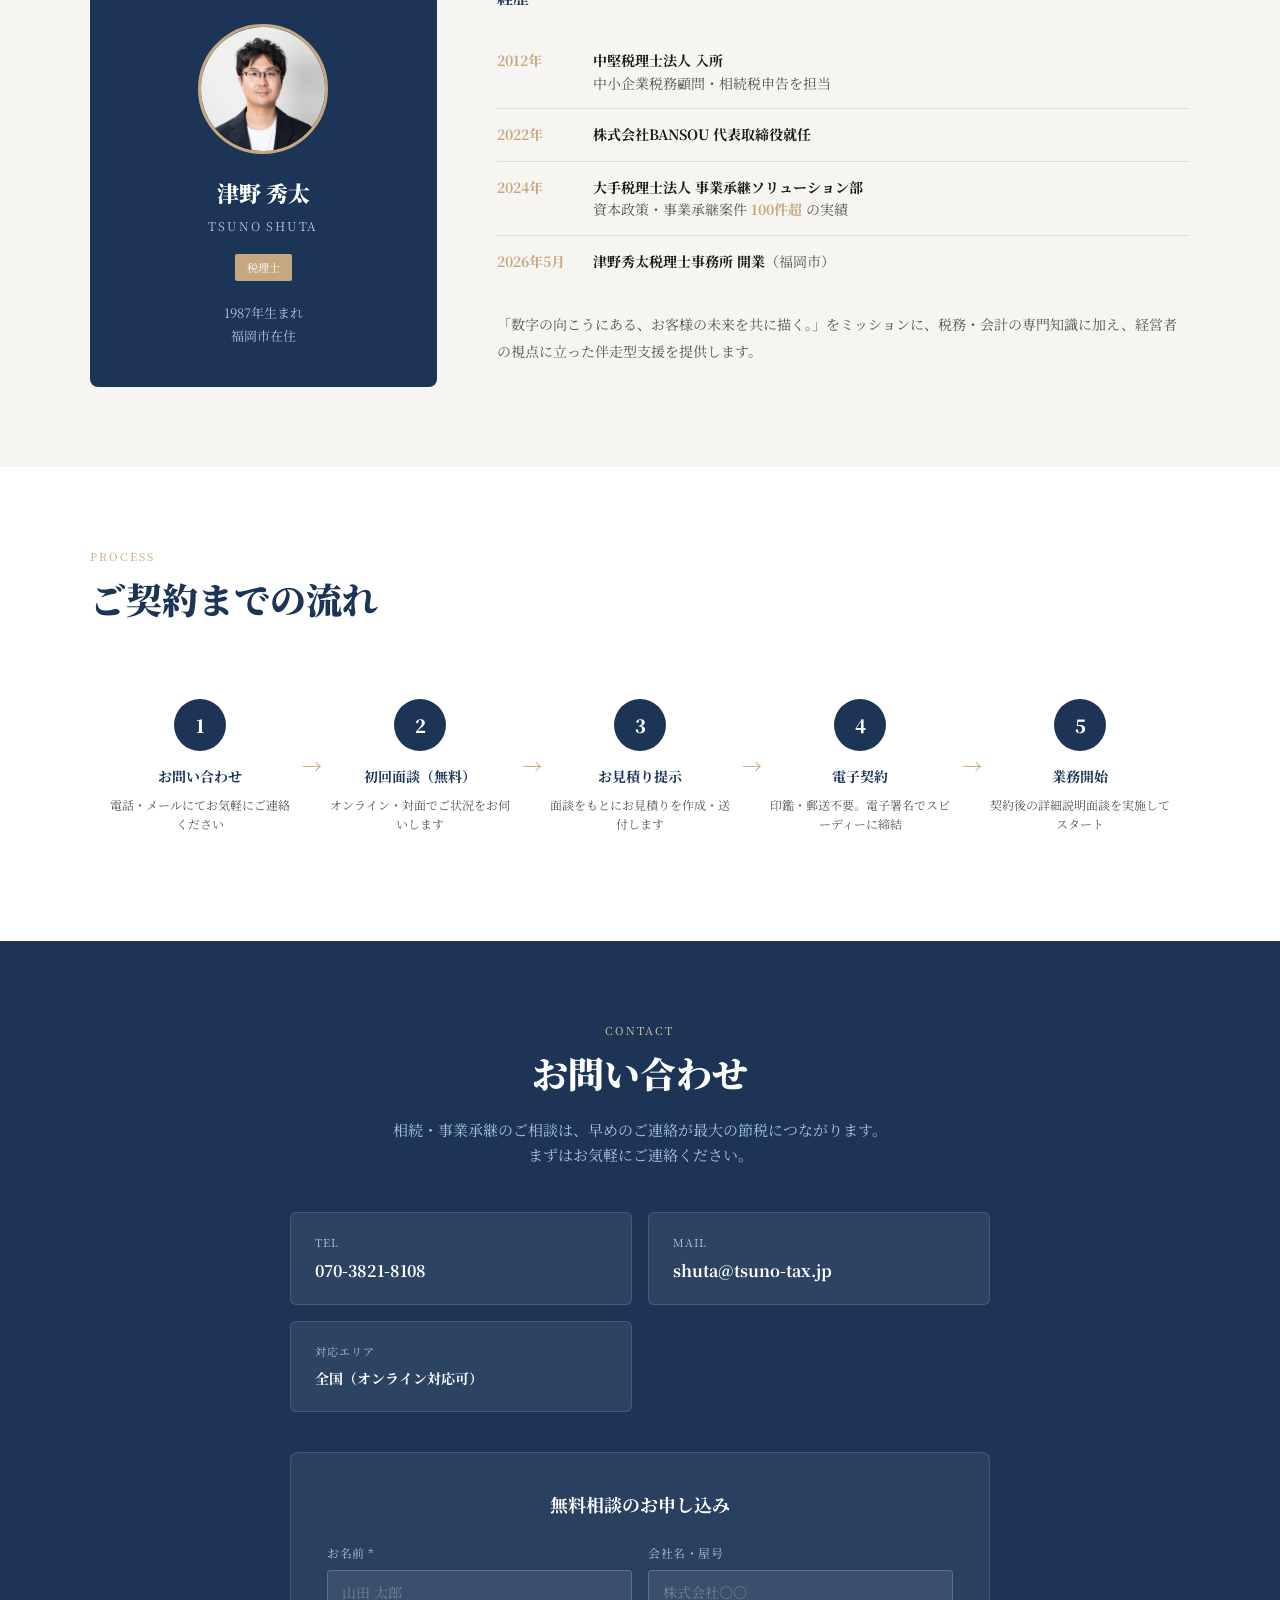
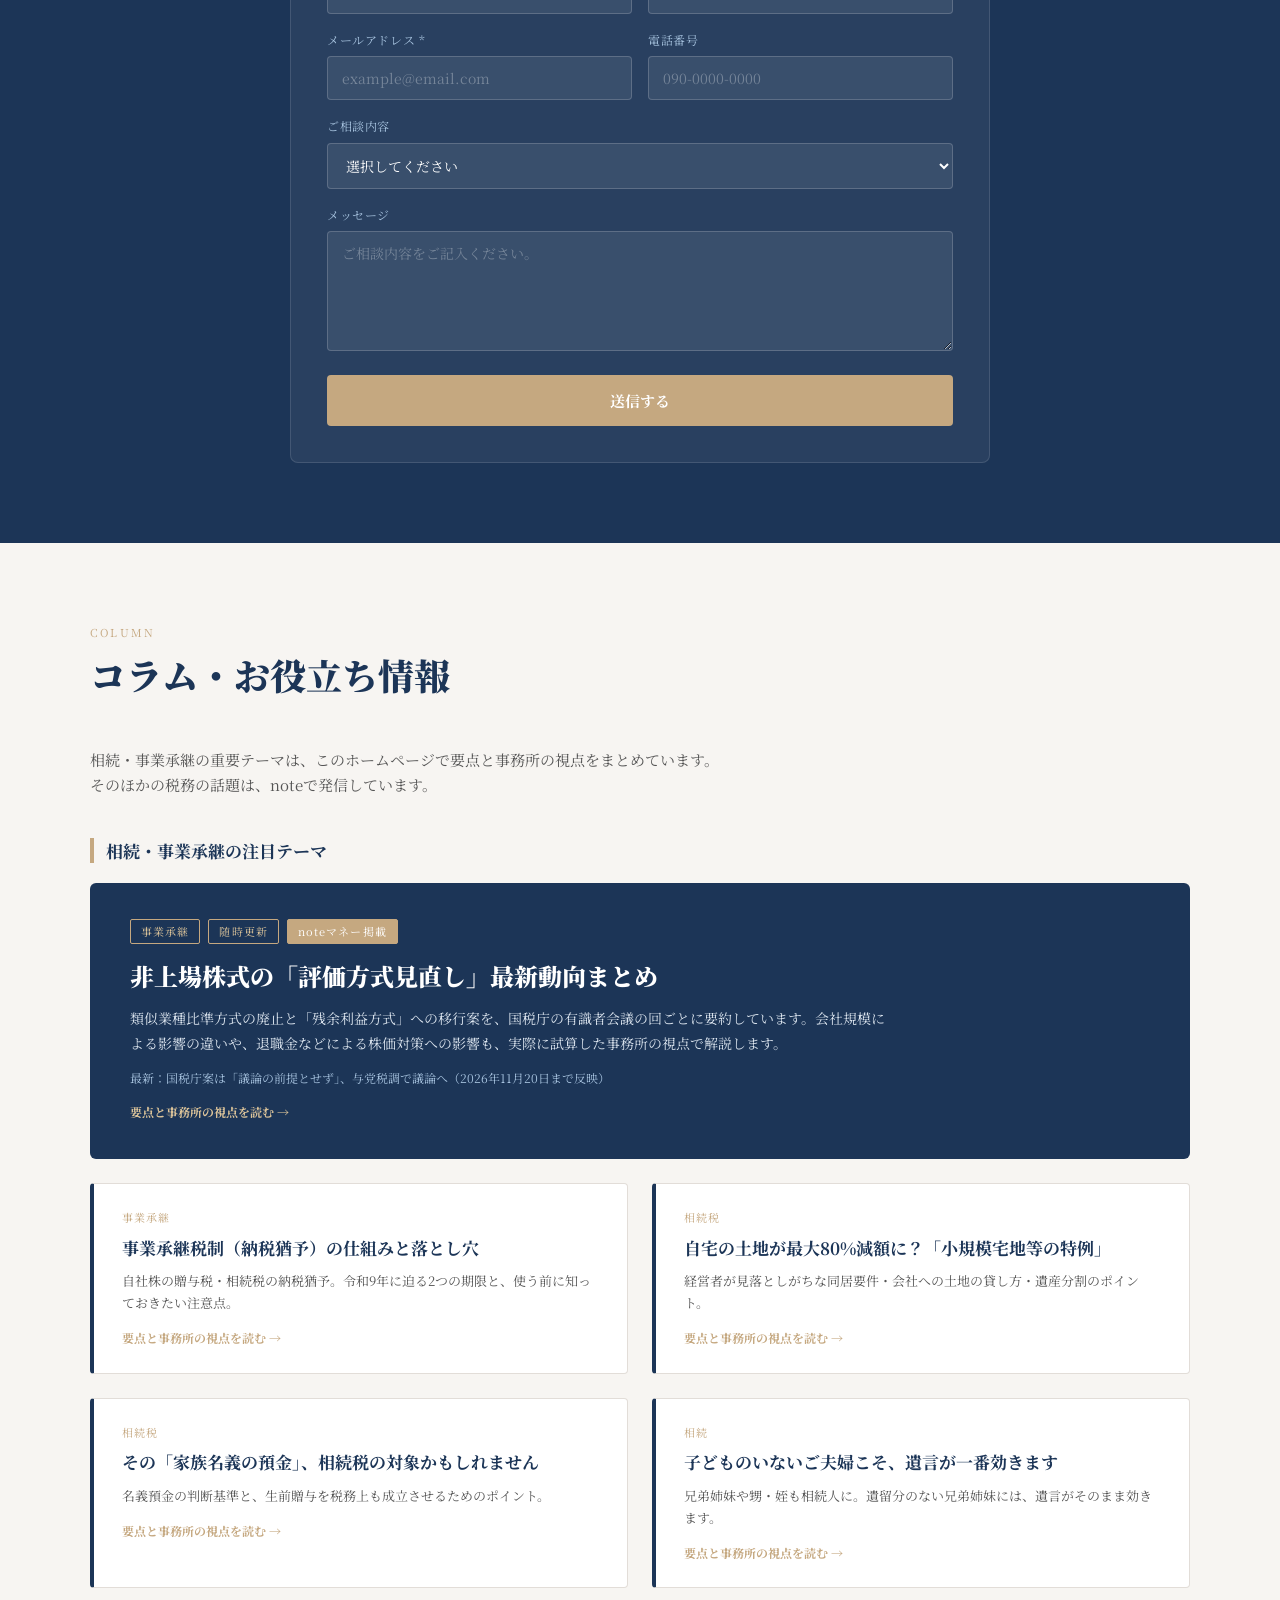
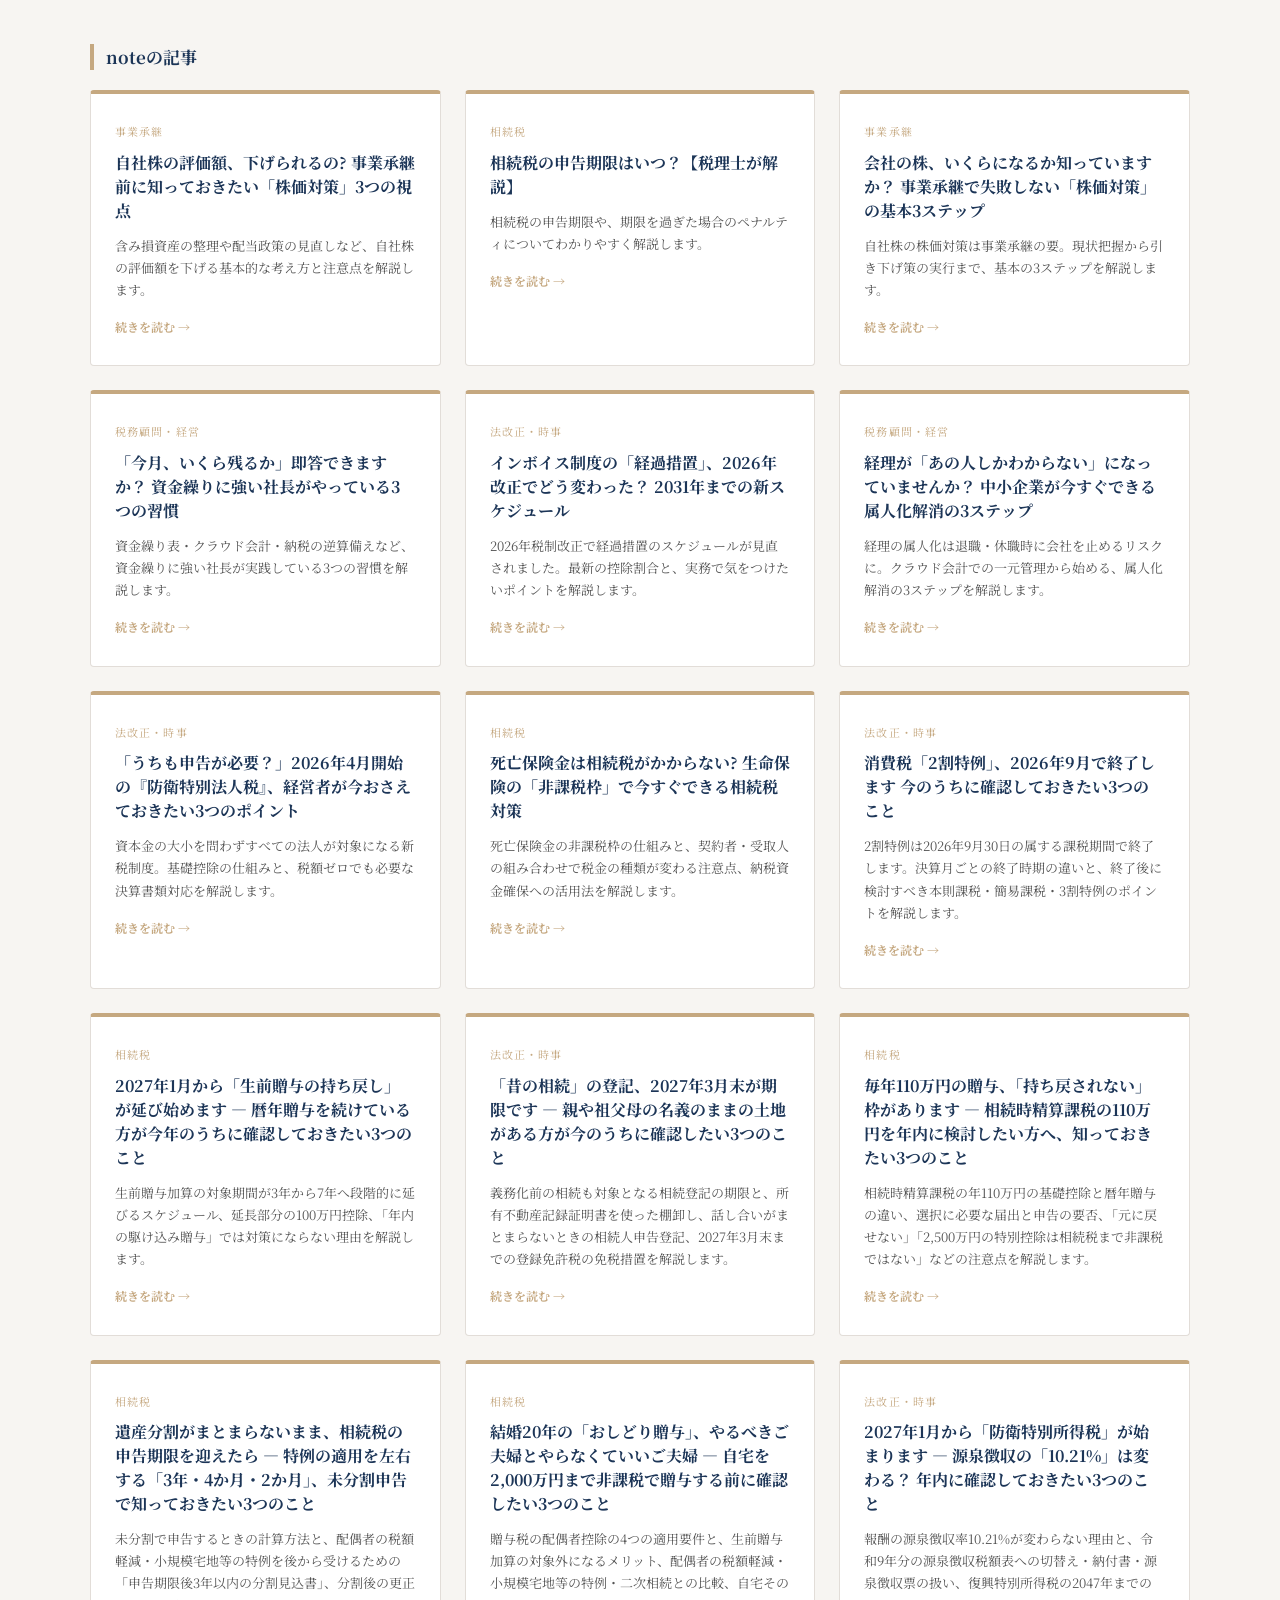
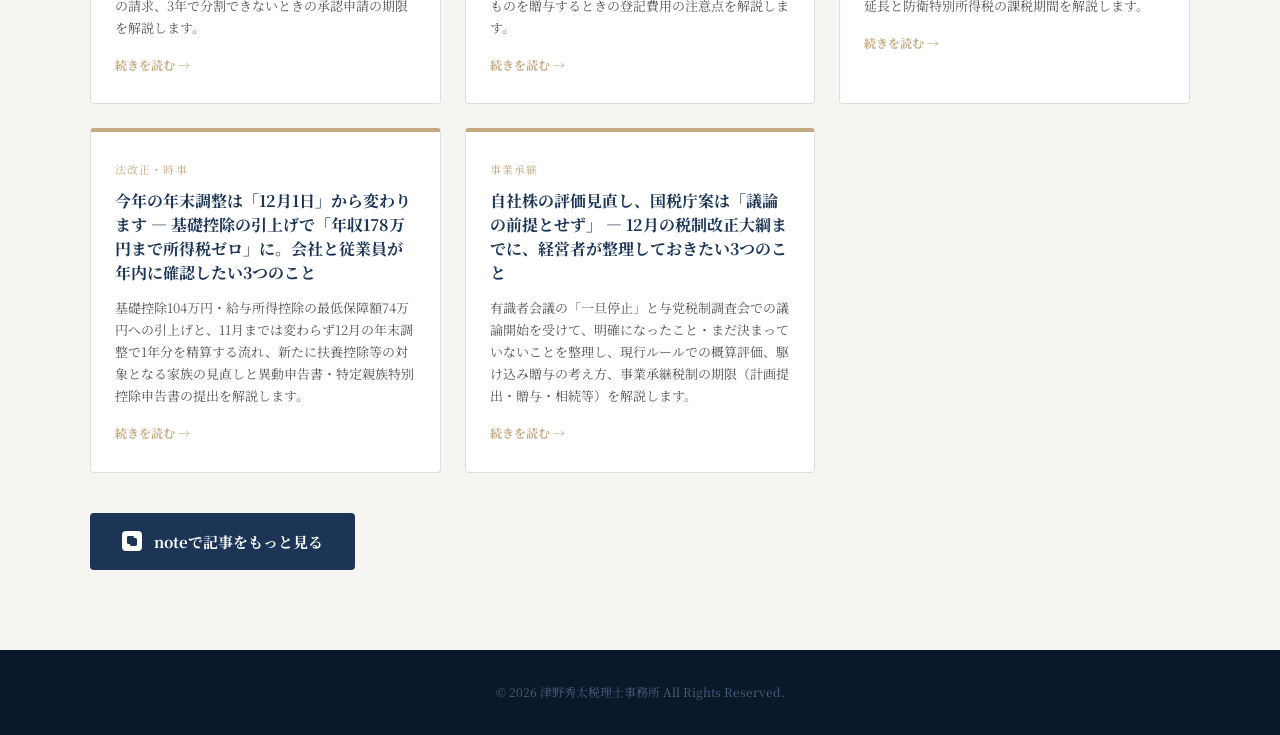
==== commit bc0f7894: "Add files via upload" ====
--- a/index.html
+++ b/index.html
@@ -1391,7 +1391,7 @@
       </div>
       <p class="col-feature-title">非上場株式の「評価方式見直し」最新動向まとめ</p>
       <p class="col-feature-desc">類似業種比準方式の廃止と「残余利益方式」への移行案を、国税庁の有識者会議の回ごとに要約しています。会社規模による影響の違いや、退職金などによる株価対策への影響も、実際に試算した事務所の視点で解説します。</p>
-      <p class="col-feature-meta">最新：第6回（2026年9月16日）資料まで反映</p>
+      <p class="col-feature-meta">最新：国税庁案は「議論の前提とせず」、与党税調で議論へ（2026年11月20日まで反映）</p>
       <p class="col-more">要点と事務所の視点を読む →</p>
     </a>
     <div class="col-pick-grid">
@@ -1533,6 +1533,13 @@
         <p style="font-size:11px; color:var(--gold); letter-spacing:0.1em; margin-bottom:10px;">法改正・時事</p>
         <p style="font-size:16px; font-weight:700; color:var(--navy); margin-bottom:12px; line-height:1.5;">今年の年末調整は「12月1日」から変わります ― 基礎控除の引上げで「年収178万円まで所得税ゼロ」に。会社と従業員が年内に確認したい3つのこと</p>
         <p style="font-size:13px; color:var(--text-sub); line-height:1.7;">基礎控除104万円・給与所得控除の最低保障額74万円への引上げと、11月までは変わらず12月の年末調整で1年分を精算する流れ、新たに扶養控除等の対象となる家族の見直しと異動申告書・特定親族特別控除申告書の提出を解説します。</p>
+        <p style="font-size:12px; color:var(--gold); margin-top:16px; font-weight:700;">続きを読む →</p>
+      </a>
+      <a href="https://note.com/tsuno_tax/n/n4b60854922dc" target="_blank" rel="noopener noreferrer"
+        style="display:block; background:#fff; border:1px solid var(--border); border-top:4px solid var(--gold); border-radius:4px; padding:28px 24px; text-decoration:none; transition:box-shadow 0.2s;">
+        <p style="font-size:11px; color:var(--gold); letter-spacing:0.1em; margin-bottom:10px;">事業承継</p>
+        <p style="font-size:16px; font-weight:700; color:var(--navy); margin-bottom:12px; line-height:1.5;">自社株の評価見直し、国税庁案は「議論の前提とせず」 ― 12月の税制改正大綱までに、経営者が整理しておきたい3つのこと</p>
+        <p style="font-size:13px; color:var(--text-sub); line-height:1.7;">有識者会議の「一旦停止」と与党税制調査会での議論開始を受けて、明確になったこと・まだ決まっていないことを整理し、現行ルールでの概算評価、駆け込み贈与の考え方、事業承継税制の期限（計画提出・贈与・相続等）を解説します。</p>
         <p style="font-size:12px; color:var(--gold); margin-top:16px; font-weight:700;">続きを読む →</p>
       </a>
     </div>
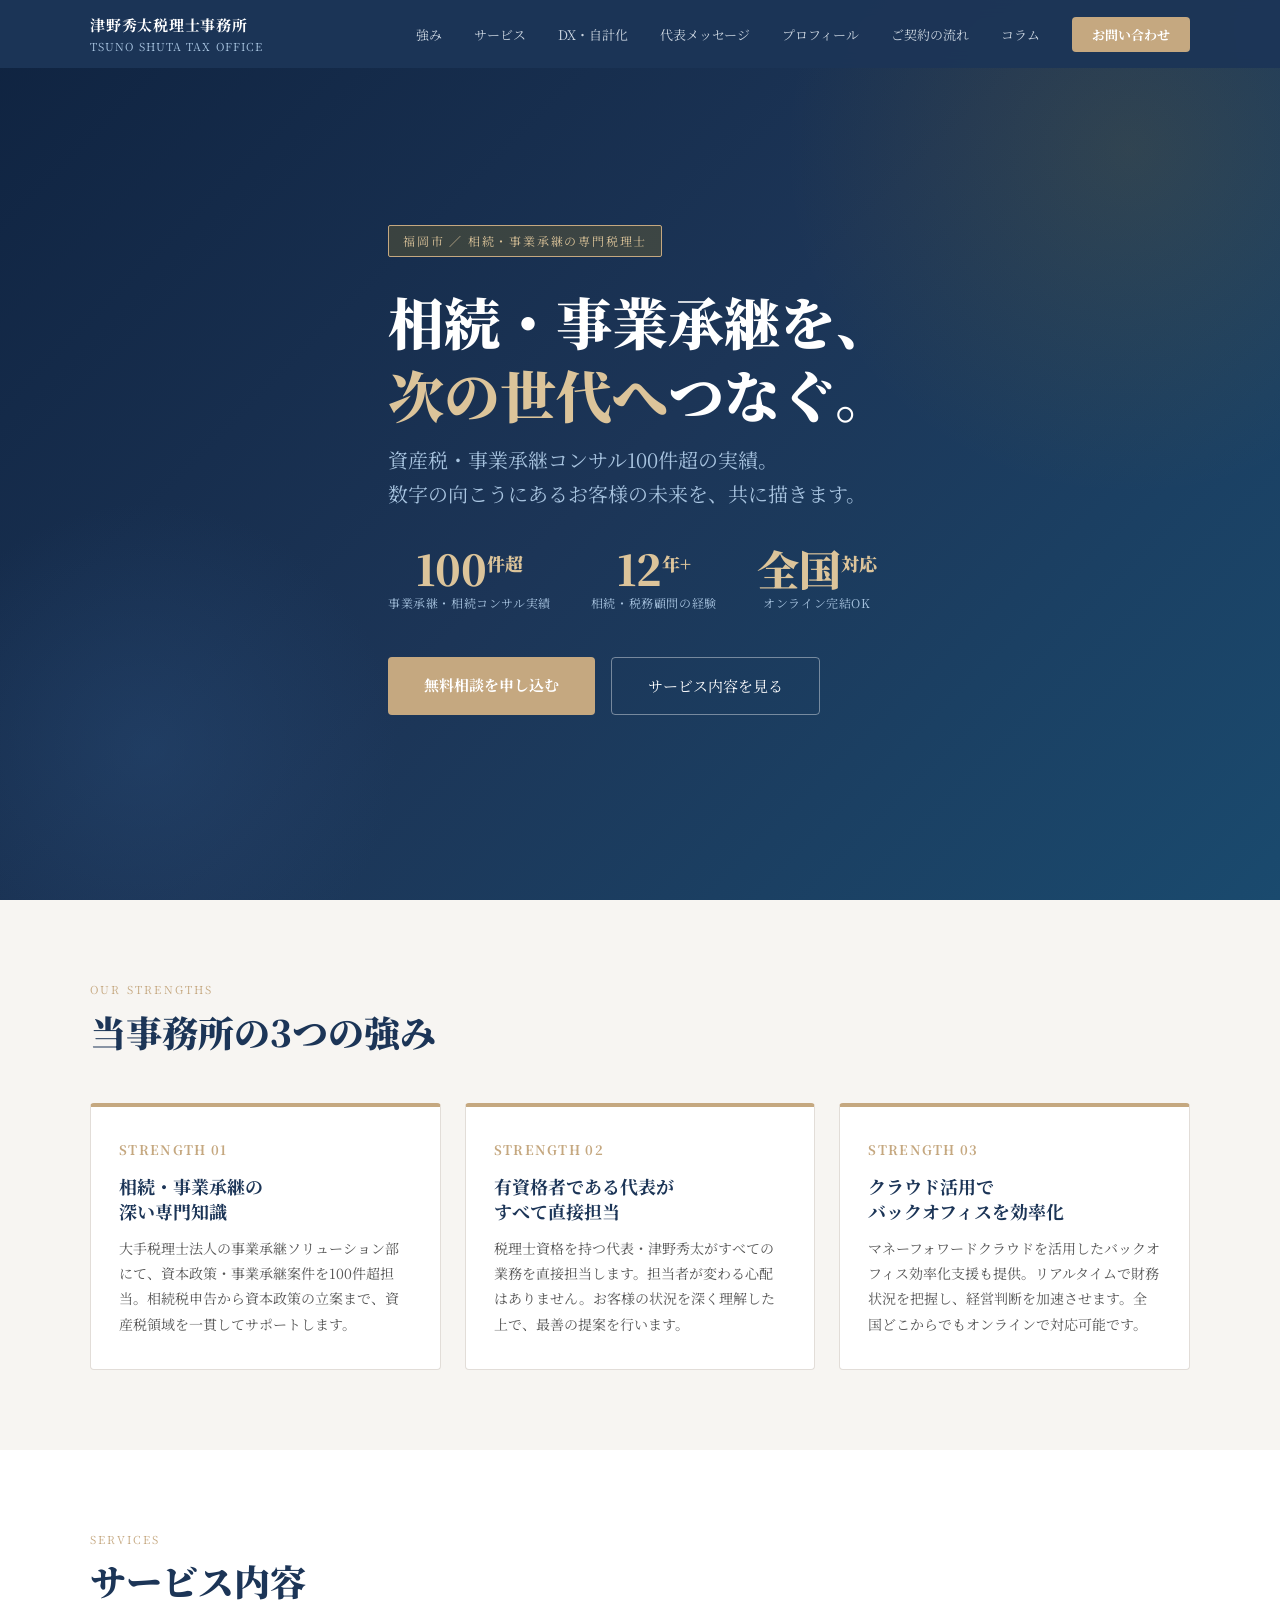
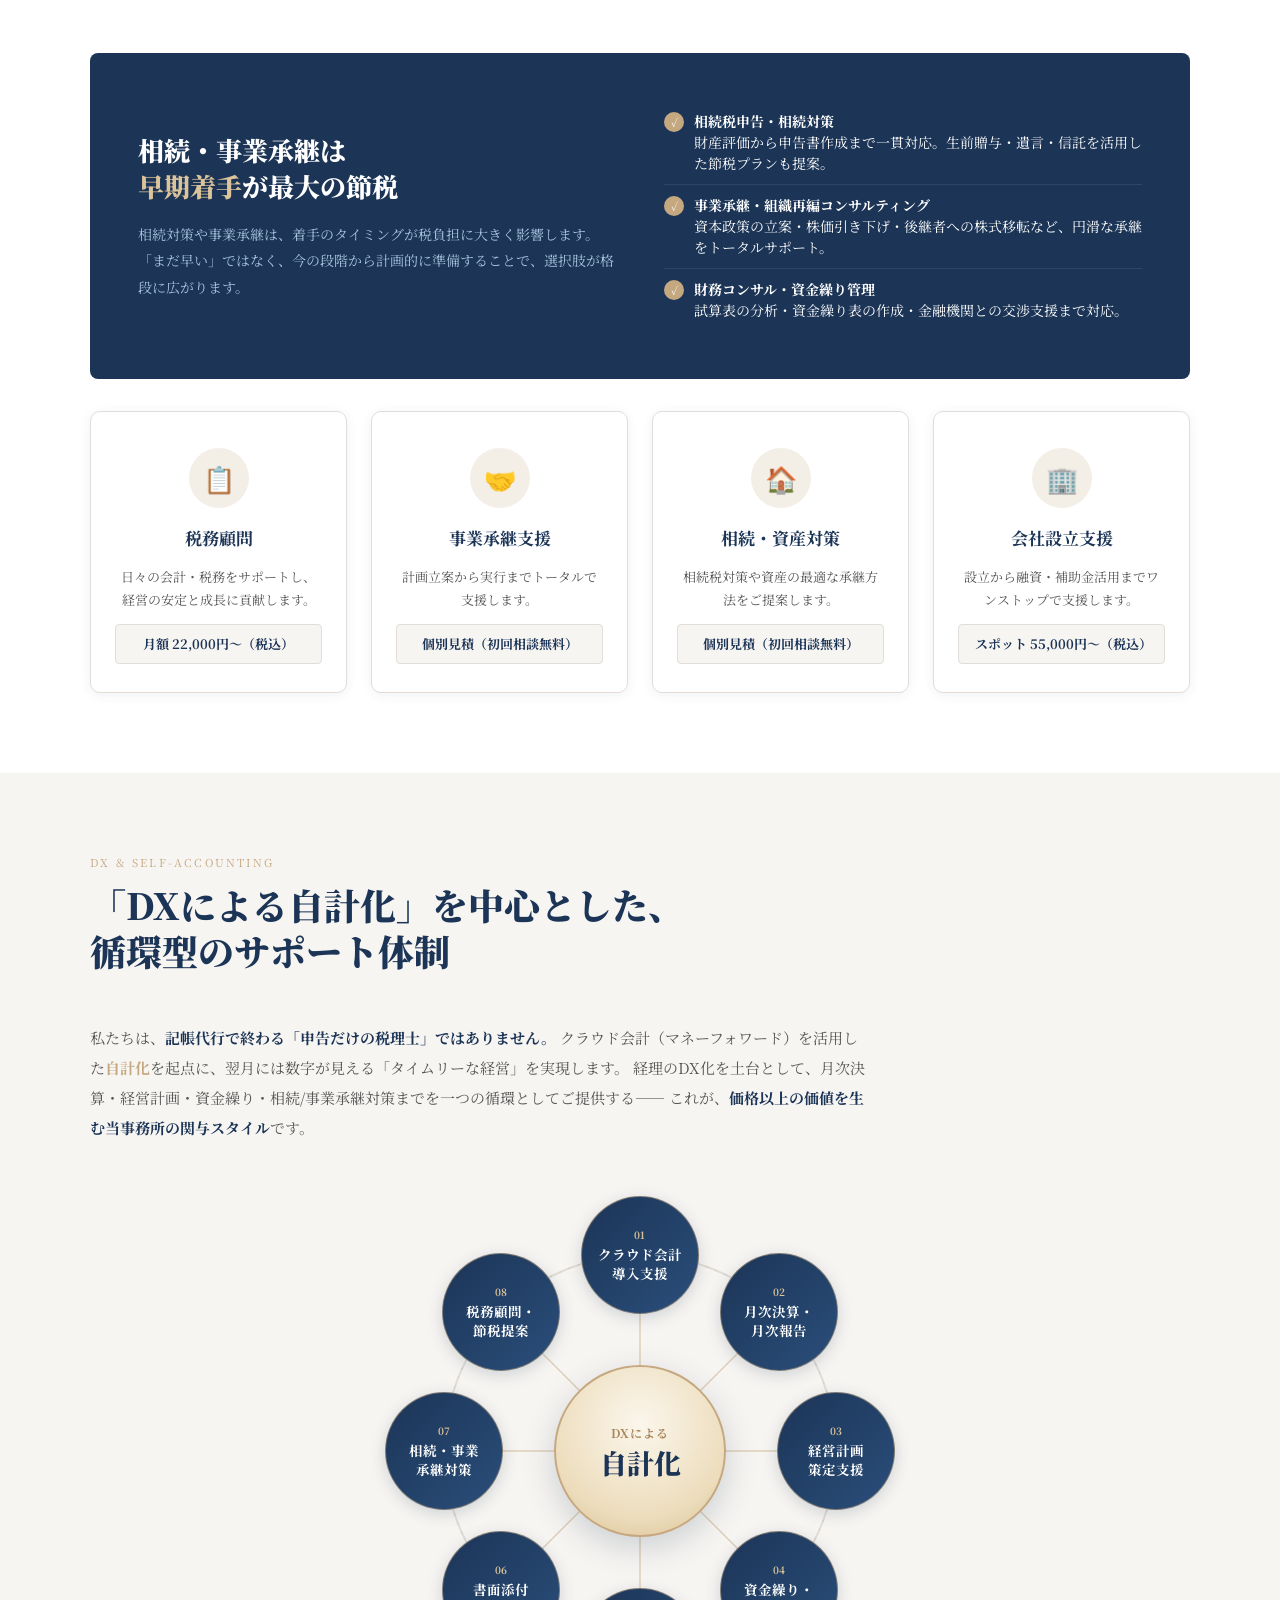
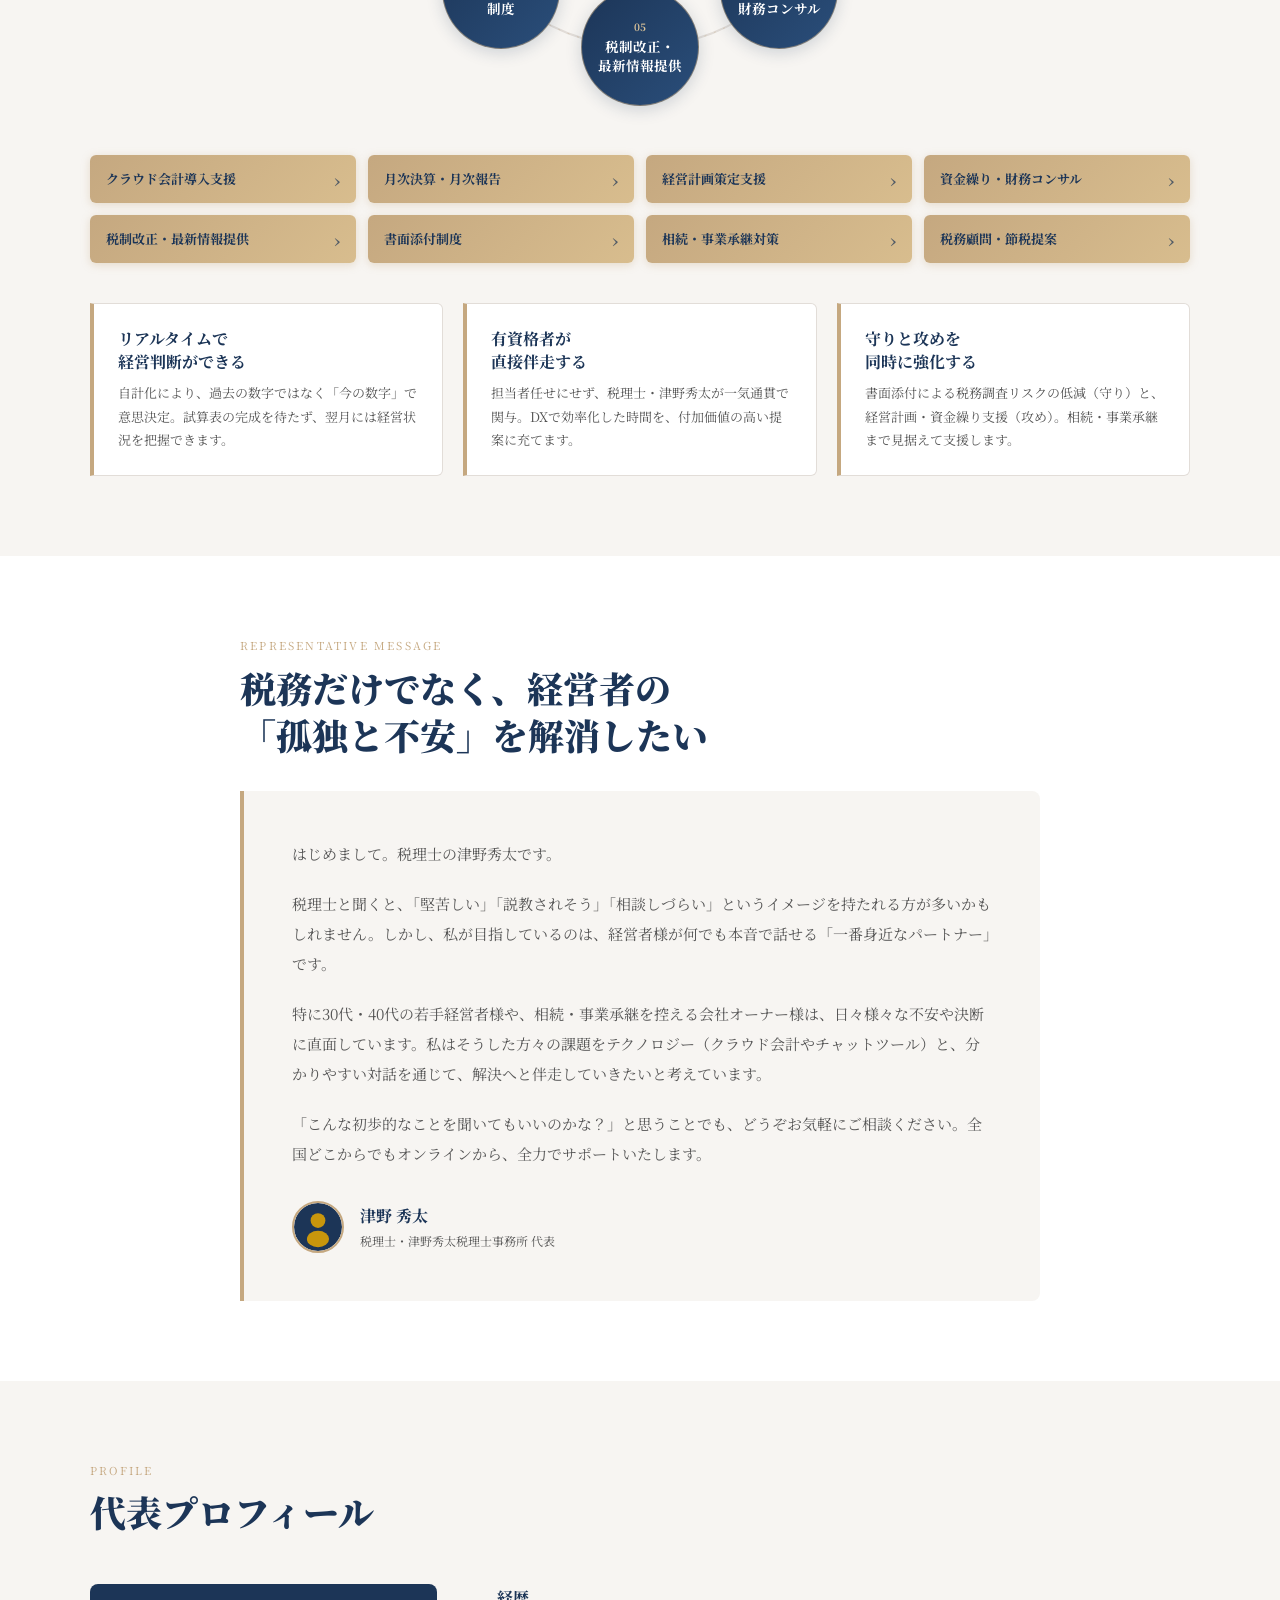
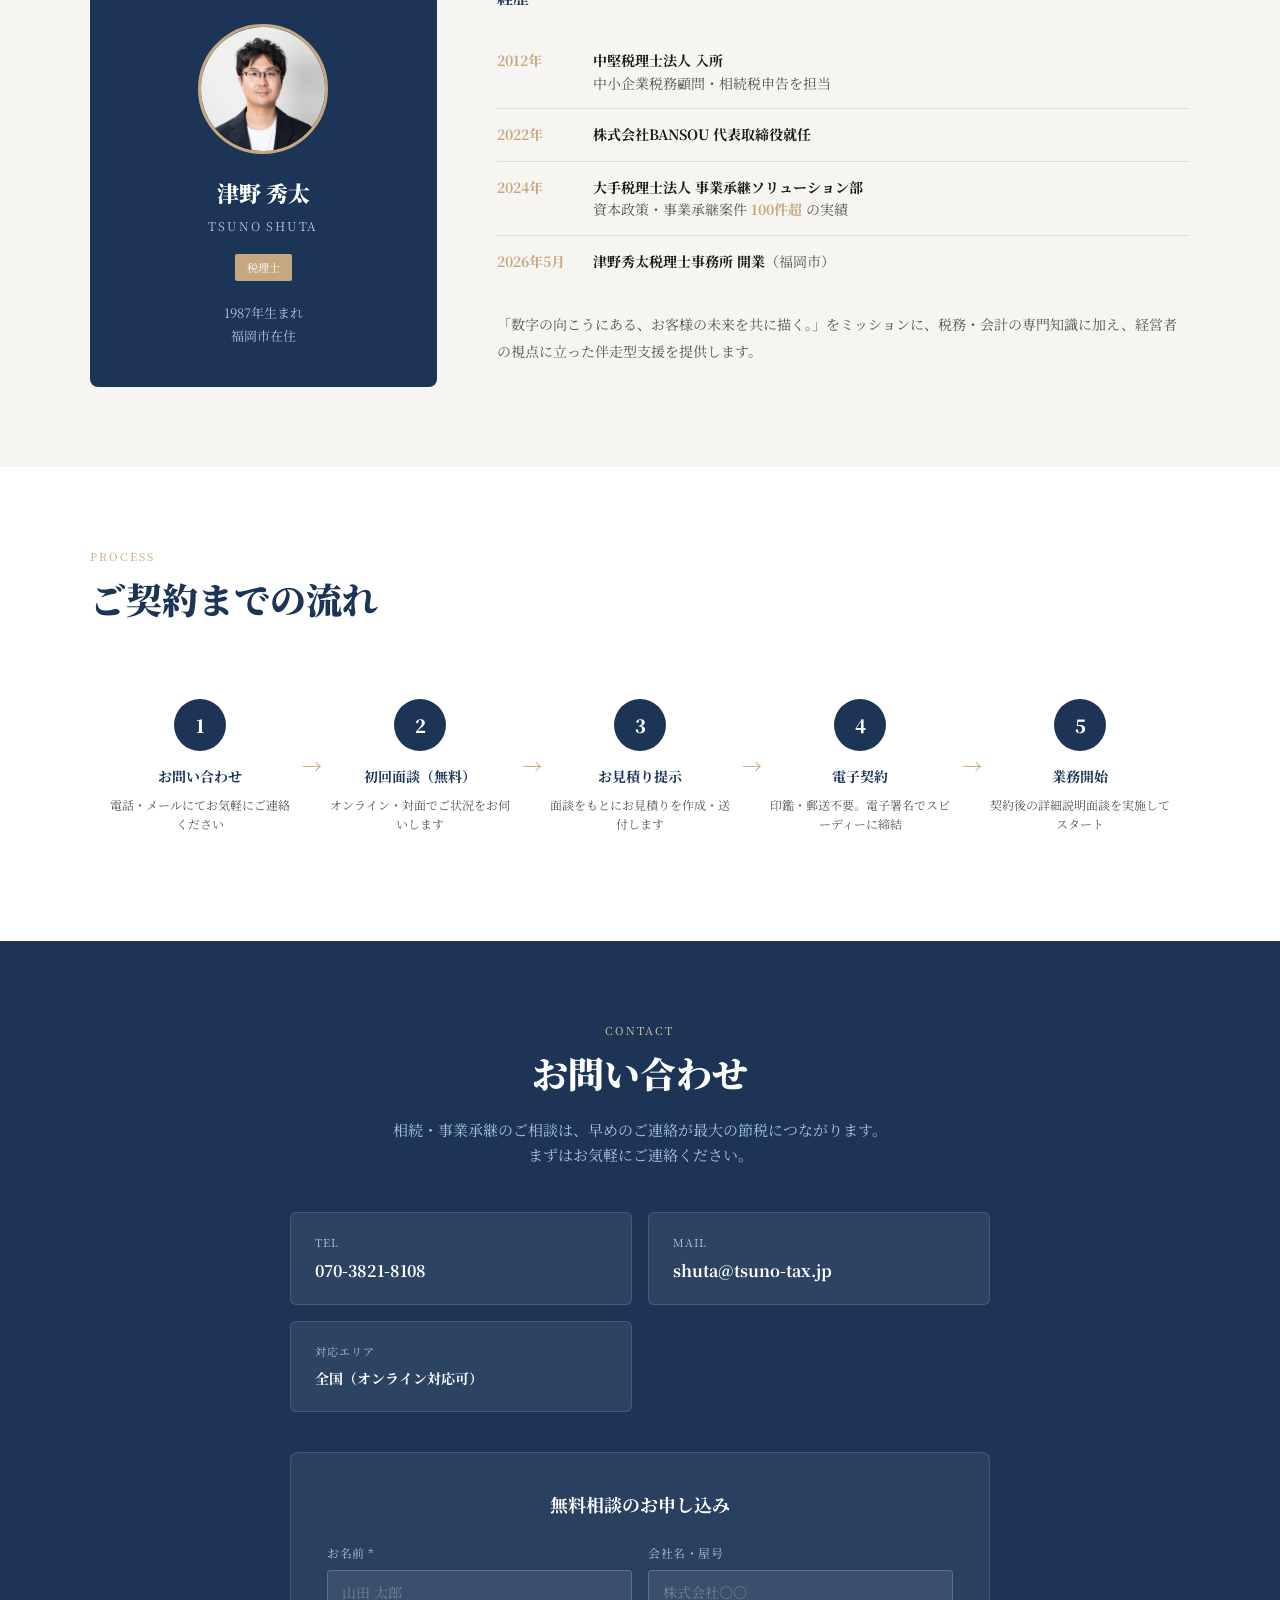
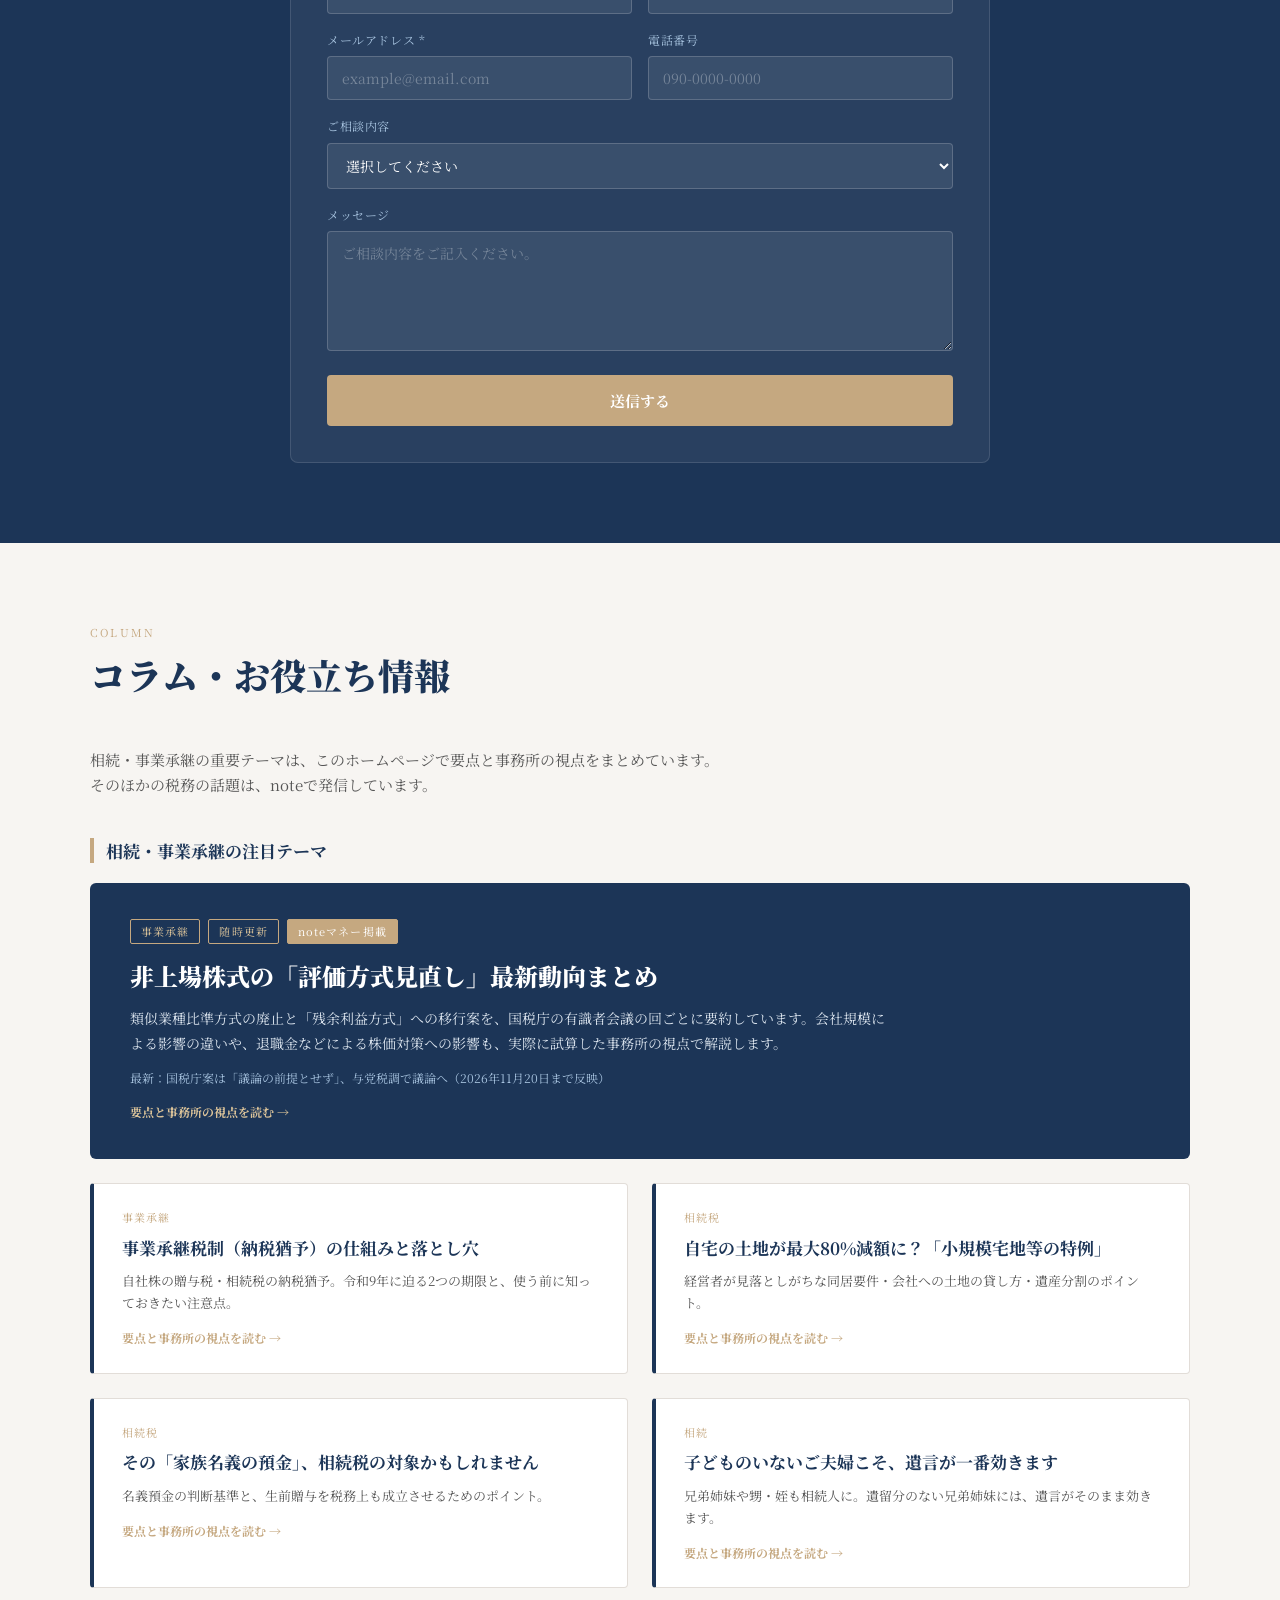
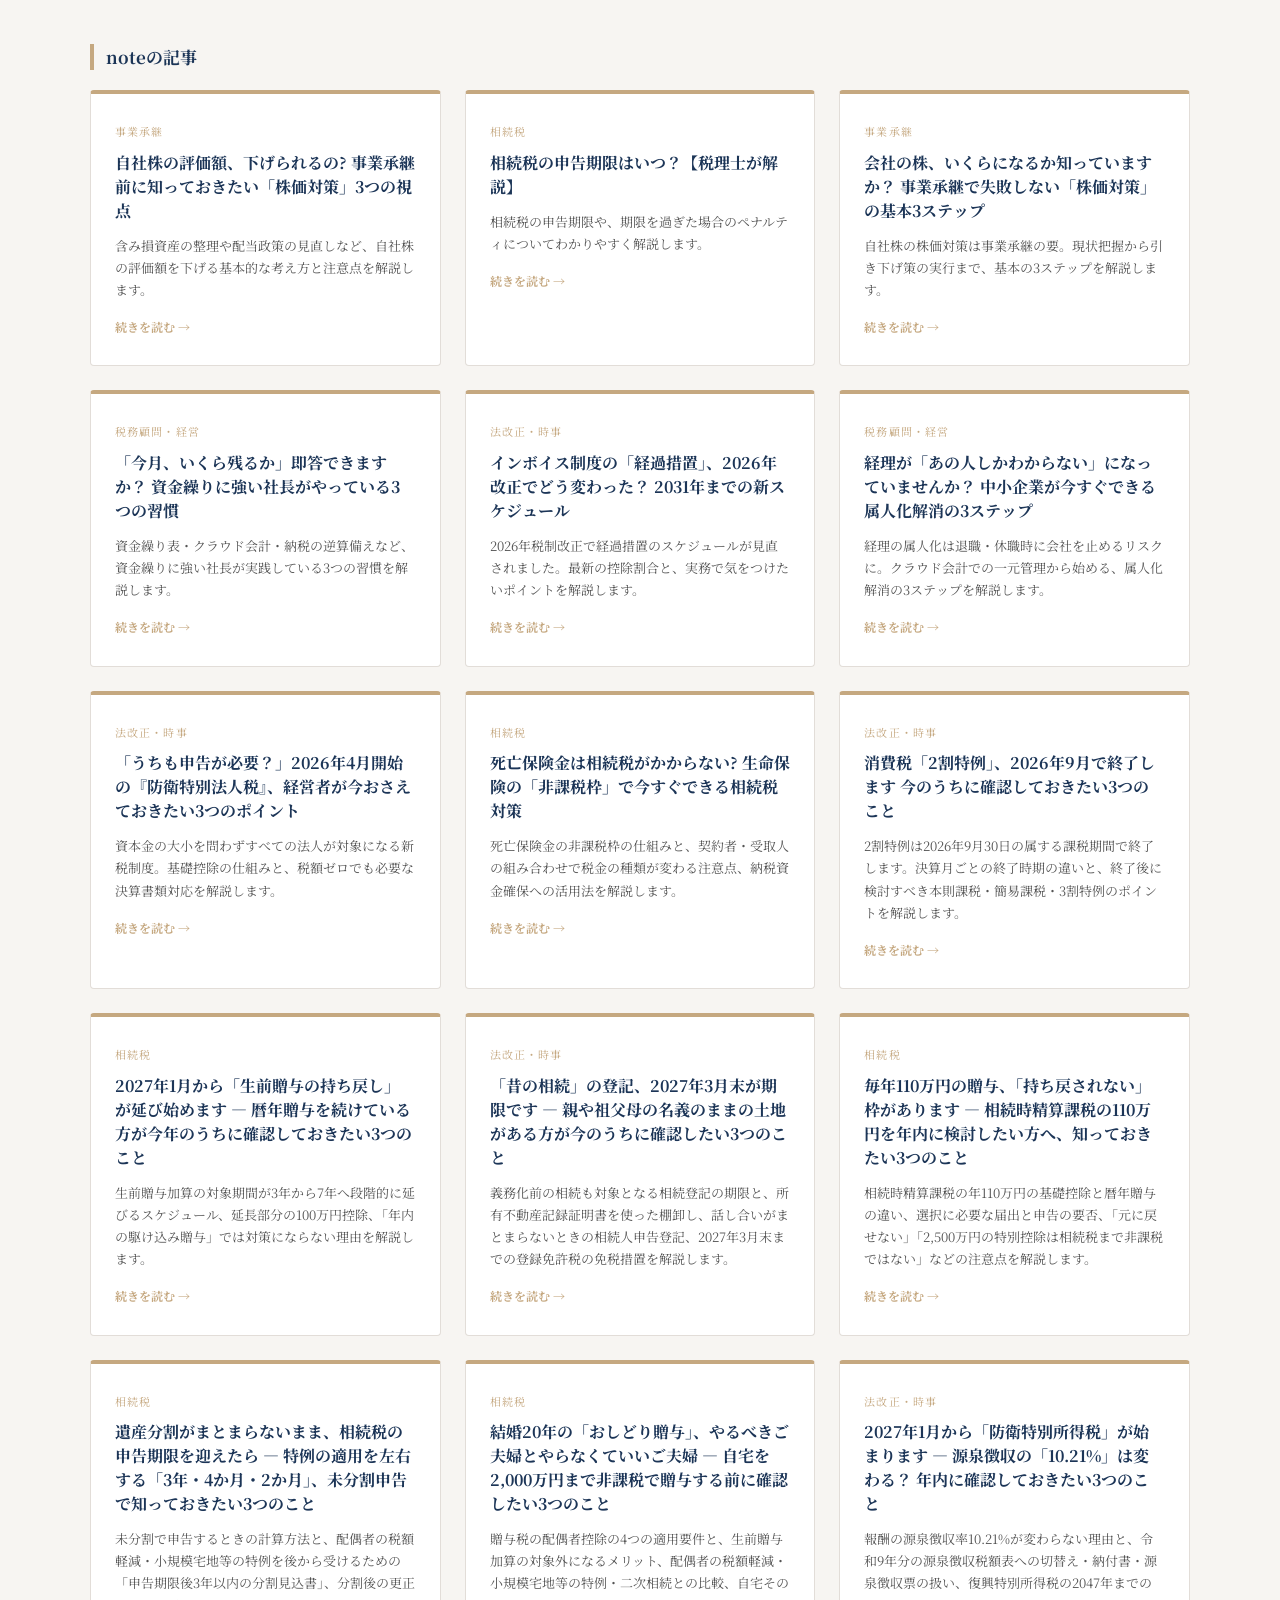
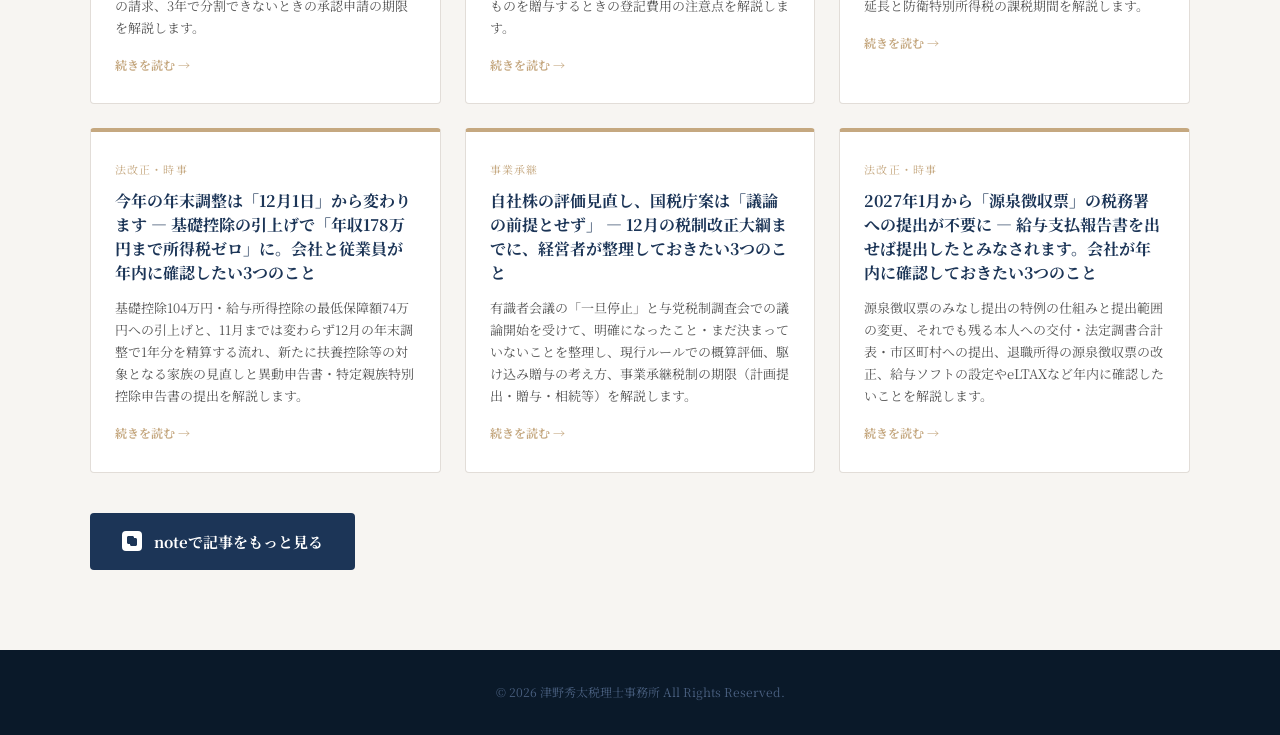
==== commit faa9a279: "Add files via upload" ====
--- a/index.html
+++ b/index.html
@@ -1542,6 +1542,13 @@
         <p style="font-size:13px; color:var(--text-sub); line-height:1.7;">有識者会議の「一旦停止」と与党税制調査会での議論開始を受けて、明確になったこと・まだ決まっていないことを整理し、現行ルールでの概算評価、駆け込み贈与の考え方、事業承継税制の期限（計画提出・贈与・相続等）を解説します。</p>
         <p style="font-size:12px; color:var(--gold); margin-top:16px; font-weight:700;">続きを読む →</p>
       </a>
+      <a href="https://note.com/tsuno_tax/n/n0babe8b3d017" target="_blank" rel="noopener noreferrer"
+        style="display:block; background:#fff; border:1px solid var(--border); border-top:4px solid var(--gold); border-radius:4px; padding:28px 24px; text-decoration:none; transition:box-shadow 0.2s;">
+        <p style="font-size:11px; color:var(--gold); letter-spacing:0.1em; margin-bottom:10px;">法改正・時事</p>
+        <p style="font-size:16px; font-weight:700; color:var(--navy); margin-bottom:12px; line-height:1.5;">2027年1月から「源泉徴収票」の税務署への提出が不要に ― 給与支払報告書を出せば提出したとみなされます。会社が年内に確認しておきたい3つのこと</p>
+        <p style="font-size:13px; color:var(--text-sub); line-height:1.7;">源泉徴収票のみなし提出の特例の仕組みと提出範囲の変更、それでも残る本人への交付・法定調書合計表・市区町村への提出、退職所得の源泉徴収票の改正、給与ソフトの設定やeLTAXなど年内に確認したいことを解説します。</p>
+        <p style="font-size:12px; color:var(--gold); margin-top:16px; font-weight:700;">続きを読む →</p>
+      </a>
     </div>
 
     <a href="https://note.com/tsuno_tax" target="_blank" rel="noopener noreferrer"
